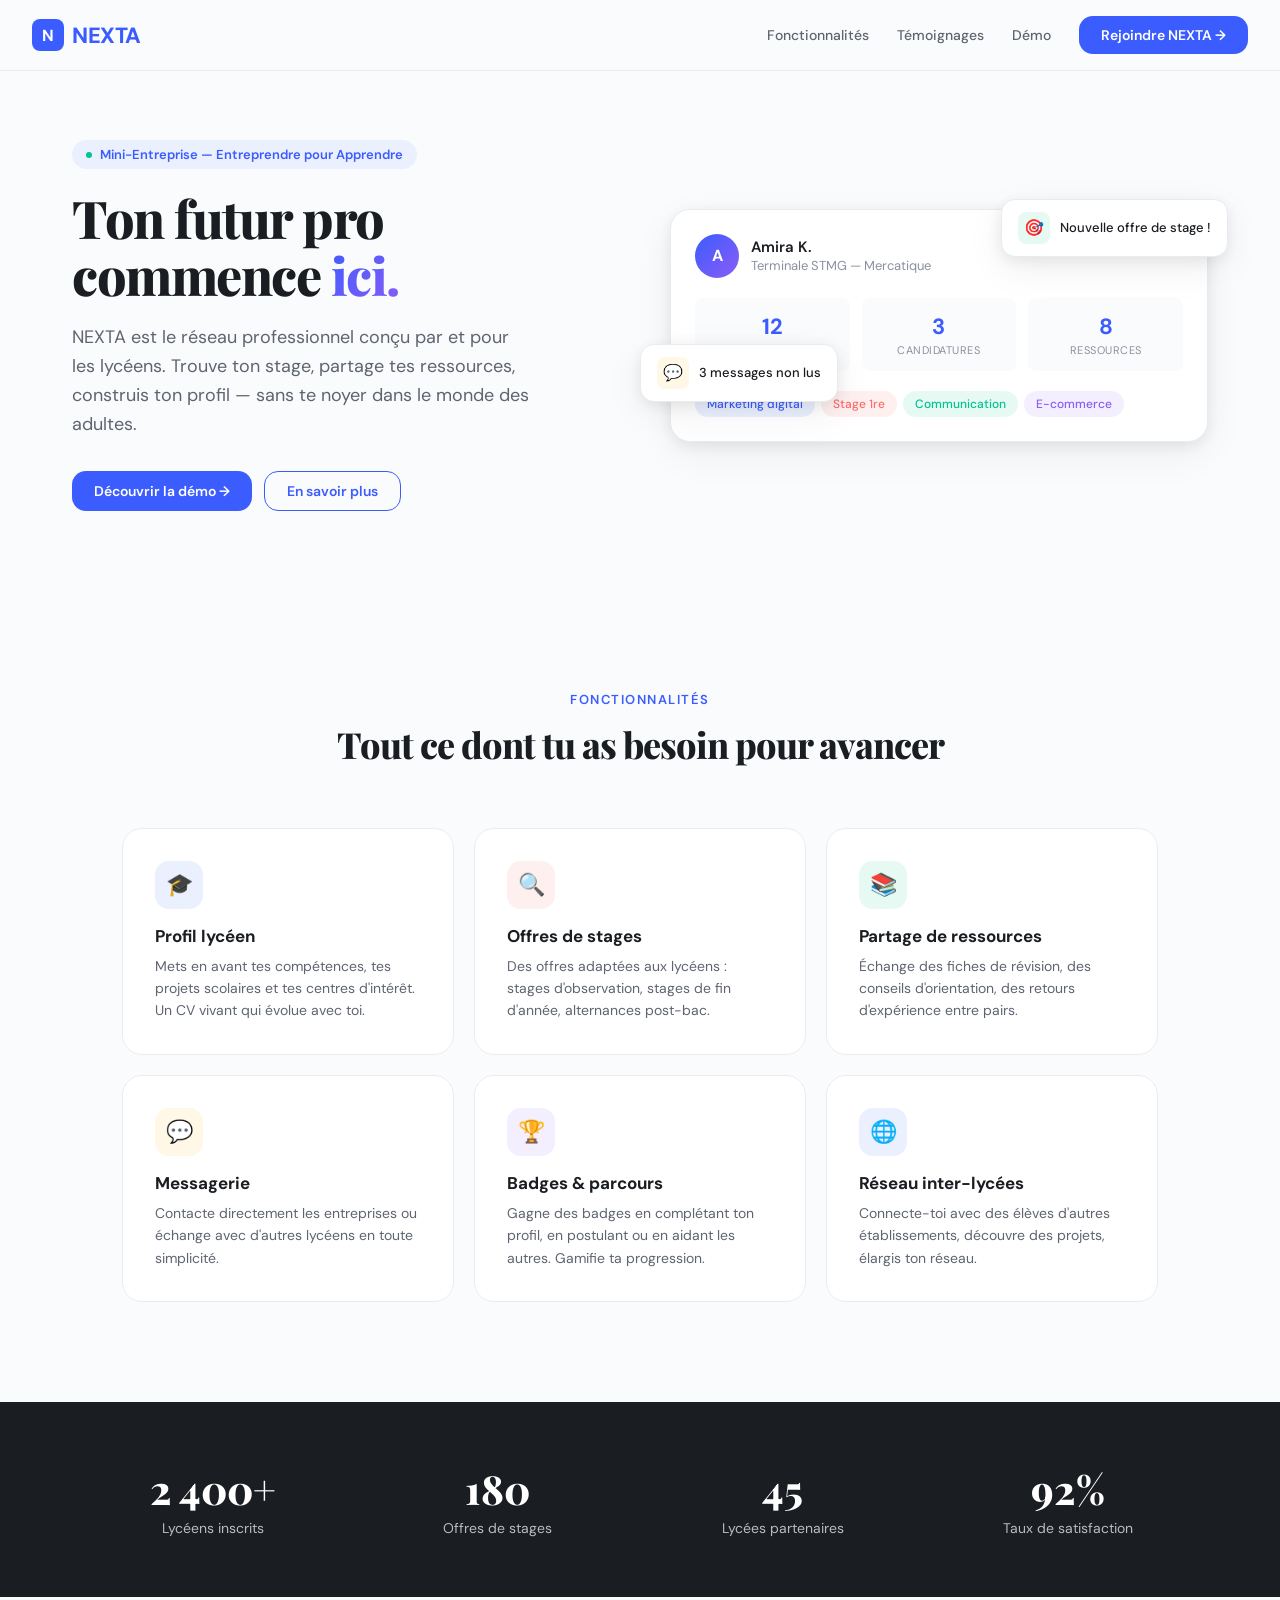
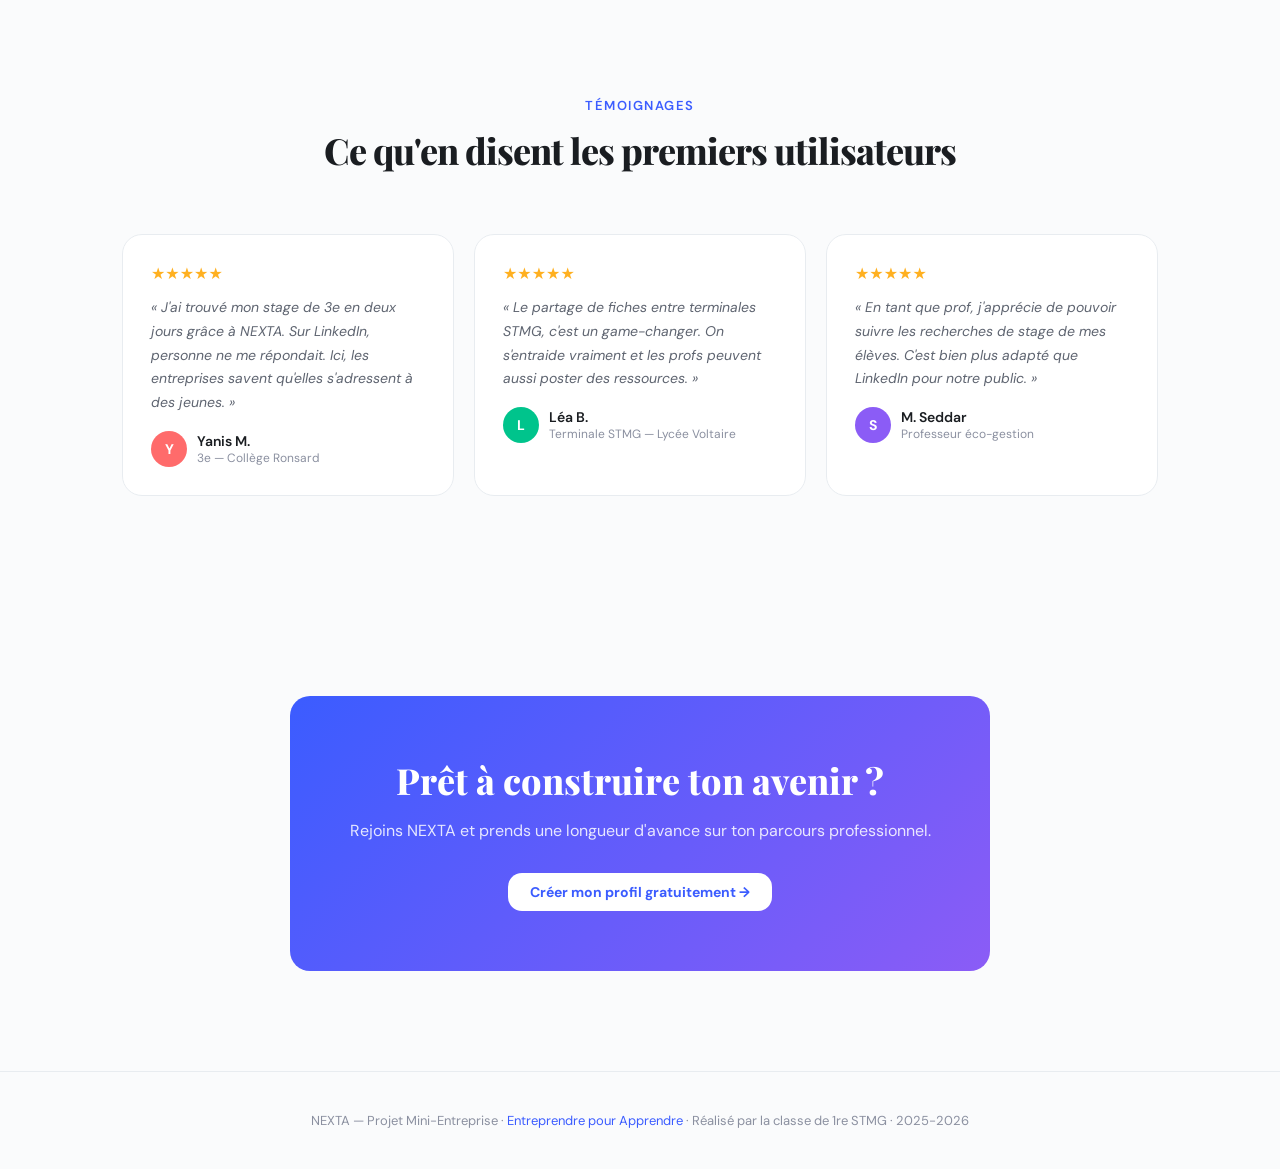
==== index.html @ ef78a9b0 "Initial commit: NEXTA prototype site + docs Co-Authored-By: Claude Opus 4.6 (1M context) <noreply@an" ====
<!DOCTYPE html>
<html lang="fr">
<head>
<meta charset="UTF-8">
<meta name="viewport" content="width=device-width, initial-scale=1.0">
<title>NEXTA — Le réseau pro des lycéens</title>
<link rel="preconnect" href="https://fonts.googleapis.com">
<link href="https://fonts.googleapis.com/css2?family=DM+Sans:ital,opsz,wght@0,9..40,300;0,9..40,400;0,9..40,500;0,9..40,600;0,9..40,700;1,9..40,400&family=Playfair+Display:wght@700;800&display=swap" rel="stylesheet">
<style>
*{margin:0;padding:0;box-sizing:border-box}
:root{
  --bg:#FAFBFC;--surface:#FFFFFF;--border:#E8ECF0;
  --text:#1A1D21;--text-2:#5E6470;--text-3:#8B90A0;
  --accent:#3B5CFF;--accent-light:#EBF0FF;--accent-dark:#2A42CC;
  --coral:#FF6B6B;--coral-light:#FFF0F0;
  --green:#00C48C;--green-light:#E6FAF3;
  --amber:#FFB020;--amber-light:#FFF8E6;
  --purple:#8B5CF6;--purple-light:#F3EFFE;
  --radius:14px;--radius-sm:8px;--radius-lg:20px;
  --shadow:0 1px 3px rgba(0,0,0,.06),0 4px 12px rgba(0,0,0,.04);
  --shadow-lg:0 4px 16px rgba(0,0,0,.08),0 12px 40px rgba(0,0,0,.06);
  --font:'DM Sans',system-ui,sans-serif;
  --font-display:'Playfair Display',Georgia,serif;
}
html{scroll-behavior:smooth}
body{font-family:var(--font);background:var(--bg);color:var(--text);-webkit-font-smoothing:antialiased;overflow-x:hidden}

/* ===== LANDING PAGE ===== */
.landing{min-height:100vh}

/* Nav */
.nav{position:fixed;top:0;left:0;right:0;z-index:100;padding:16px 32px;display:flex;align-items:center;justify-content:space-between;background:rgba(250,251,252,.85);backdrop-filter:blur(20px);border-bottom:1px solid var(--border);transition:all .3s}
.nav.scrolled{box-shadow:var(--shadow)}
.nav-logo{font-family:var(--font);font-weight:800;font-size:22px;letter-spacing:-.5px;color:var(--accent);display:flex;align-items:center;gap:8px}
.nav-logo span{background:var(--accent);color:#fff;width:32px;height:32px;border-radius:var(--radius-sm);display:grid;place-items:center;font-size:16px;font-weight:700}
.nav-links{display:flex;gap:28px;align-items:center}
.nav-links a{text-decoration:none;color:var(--text-2);font-size:14px;font-weight:500;transition:color .2s}
.nav-links a:hover{color:var(--accent)}
.btn{display:inline-flex;align-items:center;gap:8px;padding:10px 22px;border-radius:var(--radius);font-family:var(--font);font-size:14px;font-weight:600;cursor:pointer;border:none;transition:all .2s}
.btn-primary{background:var(--accent);color:#fff}
.btn-primary:hover{background:var(--accent-dark);transform:translateY(-1px);box-shadow:0 4px 16px rgba(59,92,255,.3)}
.btn-secondary{background:transparent;color:var(--accent);border:1.5px solid var(--accent)}
.btn-secondary:hover{background:var(--accent-light)}
.btn-ghost{background:transparent;color:var(--text-2)}
.btn-ghost:hover{background:var(--bg)}

/* Hero */
.hero{padding:140px 32px 80px;max-width:1200px;margin:0 auto;display:grid;grid-template-columns:1fr 1fr;gap:60px;align-items:center}
.hero-badge{display:inline-flex;align-items:center;gap:8px;padding:6px 14px;background:var(--accent-light);border-radius:100px;font-size:13px;font-weight:600;color:var(--accent);margin-bottom:20px}
.hero-badge .dot{width:6px;height:6px;border-radius:50%;background:var(--green);animation:pulse 2s infinite}
@keyframes pulse{0%,100%{opacity:1}50%{opacity:.4}}
.hero h1{font-family:var(--font-display);font-size:52px;font-weight:800;line-height:1.1;letter-spacing:-1.5px;margin-bottom:20px}
.hero h1 .gradient{background:linear-gradient(135deg,var(--accent),var(--purple));-webkit-background-clip:text;-webkit-text-fill-color:transparent}
.hero p{font-size:18px;color:var(--text-2);line-height:1.6;margin-bottom:32px;max-width:460px}
.hero-cta{display:flex;gap:12px;flex-wrap:wrap}

.hero-visual{position:relative}
.hero-card{background:var(--surface);border-radius:var(--radius-lg);padding:24px;box-shadow:var(--shadow-lg);border:1px solid var(--border)}
.hero-card-header{display:flex;align-items:center;gap:12px;margin-bottom:20px}
.avatar{border-radius:50%;object-fit:cover;flex-shrink:0}
.avatar-placeholder{width:44px;height:44px;border-radius:50%;display:grid;place-items:center;font-weight:700;font-size:16px;color:#fff;flex-shrink:0}
.hero-card-name{font-weight:600;font-size:15px}
.hero-card-role{font-size:13px;color:var(--text-3)}
.hero-card-stats{display:grid;grid-template-columns:repeat(3,1fr);gap:12px;margin-bottom:20px}
.stat-box{background:var(--bg);border-radius:var(--radius-sm);padding:14px;text-align:center}
.stat-box .number{font-size:22px;font-weight:700;color:var(--accent)}
.stat-box .label{font-size:11px;color:var(--text-3);margin-top:2px;text-transform:uppercase;letter-spacing:.5px}
.hero-card-tags{display:flex;flex-wrap:wrap;gap:6px}
.tag{padding:5px 12px;border-radius:100px;font-size:12px;font-weight:500}
.tag-blue{background:var(--accent-light);color:var(--accent)}
.tag-coral{background:var(--coral-light);color:var(--coral)}
.tag-green{background:var(--green-light);color:var(--green)}
.tag-purple{background:var(--purple-light);color:var(--purple)}

.float-notif{position:absolute;background:var(--surface);border-radius:var(--radius);padding:12px 16px;box-shadow:var(--shadow-lg);border:1px solid var(--border);display:flex;align-items:center;gap:10px;font-size:13px;font-weight:500;animation:float 3s ease-in-out infinite}
.float-notif.n1{top:-10px;right:-20px;animation-delay:0s}
.float-notif.n2{bottom:40px;left:-30px;animation-delay:1.5s}
@keyframes float{0%,100%{transform:translateY(0)}50%{transform:translateY(-8px)}}
.notif-icon{width:32px;height:32px;border-radius:var(--radius-sm);display:grid;place-items:center;font-size:16px}

/* Features */
.features{padding:100px 32px;max-width:1100px;margin:0 auto}
.section-label{text-align:center;font-size:13px;font-weight:600;color:var(--accent);text-transform:uppercase;letter-spacing:1.5px;margin-bottom:12px}
.section-title{text-align:center;font-family:var(--font-display);font-size:36px;font-weight:800;letter-spacing:-1px;margin-bottom:60px}
.features-grid{display:grid;grid-template-columns:repeat(3,1fr);gap:20px}
.feature-card{background:var(--surface);border:1px solid var(--border);border-radius:var(--radius-lg);padding:32px;transition:all .3s}
.feature-card:hover{border-color:var(--accent);box-shadow:var(--shadow-lg);transform:translateY(-4px)}
.feature-icon{width:48px;height:48px;border-radius:var(--radius);display:grid;place-items:center;font-size:22px;margin-bottom:16px}
.feature-card h3{font-size:17px;font-weight:700;margin-bottom:8px}
.feature-card p{font-size:14px;color:var(--text-2);line-height:1.6}

/* Stats bar */
.stats-bar{padding:60px 32px;background:var(--text);color:#fff}
.stats-bar-inner{max-width:1100px;margin:0 auto;display:grid;grid-template-columns:repeat(4,1fr);gap:40px;text-align:center}
.stats-bar .number{font-family:var(--font-display);font-size:40px;font-weight:800}
.stats-bar .label{font-size:14px;opacity:.7;margin-top:4px}

/* Testimonials */
.testimonials{padding:100px 32px;max-width:1100px;margin:0 auto}
.test-grid{display:grid;grid-template-columns:repeat(3,1fr);gap:20px}
.test-card{background:var(--surface);border:1px solid var(--border);border-radius:var(--radius-lg);padding:28px}
.test-card .stars{color:var(--amber);margin-bottom:12px;font-size:16px}
.test-card .quote{font-size:14px;color:var(--text-2);line-height:1.7;margin-bottom:16px;font-style:italic}
.test-card .author{display:flex;align-items:center;gap:10px}
.test-card .author-info .name{font-size:14px;font-weight:600}
.test-card .author-info .role{font-size:12px;color:var(--text-3)}

/* CTA */
.cta-section{padding:100px 32px;text-align:center}
.cta-box{max-width:700px;margin:0 auto;background:linear-gradient(135deg,var(--accent),var(--purple));border-radius:var(--radius-lg);padding:60px 40px;color:#fff}
.cta-box h2{font-family:var(--font-display);font-size:36px;font-weight:800;margin-bottom:16px}
.cta-box p{font-size:16px;opacity:.85;margin-bottom:32px}
.btn-white{background:#fff;color:var(--accent);font-weight:700}
.btn-white:hover{transform:translateY(-2px);box-shadow:0 8px 24px rgba(0,0,0,.2)}

/* Footer */
footer{padding:40px 32px;border-top:1px solid var(--border);text-align:center;font-size:13px;color:var(--text-3)}
footer a{color:var(--accent);text-decoration:none}

/* ===== APP VIEWS ===== */
.app{display:none;min-height:100vh}
.app.active{display:flex}
.app-sidebar{width:260px;background:var(--surface);border-right:1px solid var(--border);padding:20px 0;display:flex;flex-direction:column;position:fixed;top:0;bottom:0;left:0;z-index:50}
.app-sidebar-logo{padding:0 20px 20px;font-weight:800;font-size:20px;color:var(--accent);display:flex;align-items:center;gap:8px;border-bottom:1px solid var(--border)}
.app-sidebar-logo span{background:var(--accent);color:#fff;width:28px;height:28px;border-radius:var(--radius-sm);display:grid;place-items:center;font-size:14px}
.sidebar-nav{flex:1;padding:16px 12px;display:flex;flex-direction:column;gap:2px}
.sidebar-link{display:flex;align-items:center;gap:12px;padding:10px 12px;border-radius:var(--radius-sm);font-size:14px;font-weight:500;color:var(--text-2);cursor:pointer;transition:all .15s;border:none;background:none;width:100%;text-align:left;font-family:var(--font)}
.sidebar-link:hover{background:var(--bg);color:var(--text)}
.sidebar-link.active{background:var(--accent-light);color:var(--accent);font-weight:600}
.sidebar-link .icon{width:20px;text-align:center;font-size:16px}
.sidebar-link .badge{margin-left:auto;background:var(--coral);color:#fff;font-size:11px;font-weight:700;padding:2px 7px;border-radius:100px}
.sidebar-profile{padding:16px 20px;border-top:1px solid var(--border);display:flex;align-items:center;gap:10px}
.sidebar-profile .name{font-size:14px;font-weight:600}
.sidebar-profile .role{font-size:12px;color:var(--text-3)}

.app-main{flex:1;margin-left:260px;padding:0}
.app-topbar{padding:16px 32px;border-bottom:1px solid var(--border);display:flex;align-items:center;justify-content:space-between;background:var(--surface);position:sticky;top:0;z-index:40}
.search-bar{display:flex;align-items:center;gap:10px;background:var(--bg);border:1px solid var(--border);border-radius:var(--radius);padding:8px 16px;width:360px;transition:border-color .2s}
.search-bar:focus-within{border-color:var(--accent)}
.search-bar input{border:none;background:none;outline:none;font-family:var(--font);font-size:14px;flex:1;color:var(--text)}
.topbar-actions{display:flex;align-items:center;gap:16px}
.topbar-btn{width:36px;height:36px;border-radius:50%;border:1px solid var(--border);background:var(--surface);display:grid;place-items:center;cursor:pointer;font-size:16px;position:relative;transition:all .15s}
.topbar-btn:hover{background:var(--bg);border-color:var(--accent)}
.topbar-btn .notif-dot{position:absolute;top:6px;right:6px;width:8px;height:8px;background:var(--coral);border-radius:50%;border:2px solid var(--surface)}

.app-content{padding:32px;max-width:900px;margin:0 auto}

/* Feed */
.feed-composer{background:var(--surface);border:1px solid var(--border);border-radius:var(--radius-lg);padding:20px;margin-bottom:24px;display:flex;align-items:center;gap:14px}
.feed-composer input{flex:1;border:none;outline:none;font-family:var(--font);font-size:14px;color:var(--text);background:var(--bg);padding:10px 16px;border-radius:var(--radius)}
.feed-composer input::placeholder{color:var(--text-3)}

.post-card{background:var(--surface);border:1px solid var(--border);border-radius:var(--radius-lg);padding:24px;margin-bottom:16px;transition:all .2s}
.post-card:hover{box-shadow:var(--shadow)}
.post-header{display:flex;align-items:center;gap:12px;margin-bottom:14px}
.post-header .info .name{font-weight:600;font-size:14px}
.post-header .info .meta{font-size:12px;color:var(--text-3)}
.post-body{font-size:14px;line-height:1.7;color:var(--text);margin-bottom:16px}
.post-body .highlight{background:var(--accent-light);color:var(--accent);padding:2px 6px;border-radius:4px;font-weight:500}
.post-image{width:100%;border-radius:var(--radius);margin-bottom:16px;background:var(--bg);height:200px;display:grid;place-items:center;color:var(--text-3);font-size:14px}
.post-actions{display:flex;gap:20px;padding-top:14px;border-top:1px solid var(--border)}
.post-action{display:flex;align-items:center;gap:6px;font-size:13px;color:var(--text-3);cursor:pointer;transition:color .15s;background:none;border:none;font-family:var(--font)}
.post-action:hover{color:var(--accent)}

/* Stages */
.stage-filters{display:flex;gap:8px;margin-bottom:24px;flex-wrap:wrap}
.filter-chip{padding:7px 16px;border-radius:100px;font-size:13px;font-weight:500;border:1px solid var(--border);background:var(--surface);cursor:pointer;transition:all .15s;font-family:var(--font);color:var(--text-2)}
.filter-chip:hover,.filter-chip.active{background:var(--accent);color:#fff;border-color:var(--accent)}

.stage-card{background:var(--surface);border:1px solid var(--border);border-radius:var(--radius-lg);padding:24px;margin-bottom:12px;display:flex;gap:16px;transition:all .2s;cursor:pointer}
.stage-card:hover{border-color:var(--accent);box-shadow:var(--shadow)}
.stage-logo{width:52px;height:52px;border-radius:var(--radius);display:grid;place-items:center;font-size:20px;font-weight:700;flex-shrink:0}
.stage-info h3{font-size:15px;font-weight:600;margin-bottom:4px}
.stage-info .company{font-size:13px;color:var(--accent);font-weight:500;margin-bottom:6px}
.stage-info .details{font-size:13px;color:var(--text-3);display:flex;gap:16px;flex-wrap:wrap}
.stage-info .details span{display:flex;align-items:center;gap:4px}
.stage-tags{display:flex;gap:6px;margin-top:10px;flex-wrap:wrap}

/* Profile */
.profile-header{background:var(--surface);border:1px solid var(--border);border-radius:var(--radius-lg);overflow:hidden;margin-bottom:24px}
.profile-cover{height:160px;background:linear-gradient(135deg,var(--accent),var(--purple));position:relative}
.profile-avatar{width:90px;height:90px;border-radius:50%;border:4px solid var(--surface);position:absolute;bottom:-45px;left:28px;display:grid;place-items:center;font-size:32px;font-weight:700;color:#fff}
.profile-body{padding:56px 28px 24px}
.profile-body h2{font-size:22px;font-weight:700;margin-bottom:2px}
.profile-body .headline{font-size:14px;color:var(--text-2);margin-bottom:12px}
.profile-body .bio{font-size:14px;line-height:1.6;color:var(--text-2);margin-bottom:16px}
.profile-body .profile-tags{display:flex;flex-wrap:wrap;gap:6px}
.profile-section{background:var(--surface);border:1px solid var(--border);border-radius:var(--radius-lg);padding:24px;margin-bottom:16px}
.profile-section h3{font-size:16px;font-weight:700;margin-bottom:16px;display:flex;align-items:center;gap:8px}
.exp-item{display:flex;gap:14px;padding:12px 0;border-bottom:1px solid var(--border)}
.exp-item:last-child{border:none}
.exp-icon{width:40px;height:40px;border-radius:var(--radius-sm);display:grid;place-items:center;font-size:18px;flex-shrink:0}
.exp-info h4{font-size:14px;font-weight:600}
.exp-info .place{font-size:13px;color:var(--accent);font-weight:500}
.exp-info .dates{font-size:12px;color:var(--text-3)}

/* Messages */
.messages-container{display:grid;grid-template-columns:280px 1fr;gap:0;background:var(--surface);border:1px solid var(--border);border-radius:var(--radius-lg);overflow:hidden;height:500px}
.msg-list{border-right:1px solid var(--border);overflow-y:auto}
.msg-item{display:flex;align-items:center;gap:10px;padding:14px 16px;cursor:pointer;border-bottom:1px solid var(--border);transition:background .15s}
.msg-item:hover,.msg-item.active{background:var(--accent-light)}
.msg-item .name{font-size:13px;font-weight:600}
.msg-item .preview{font-size:12px;color:var(--text-3);white-space:nowrap;overflow:hidden;text-overflow:ellipsis;max-width:160px}
.msg-item .time{font-size:11px;color:var(--text-3);margin-left:auto;flex-shrink:0}
.msg-panel{display:flex;flex-direction:column}
.msg-panel-header{padding:16px 20px;border-bottom:1px solid var(--border);font-weight:600;font-size:14px}
.msg-panel-body{flex:1;padding:20px;overflow-y:auto;display:flex;flex-direction:column;gap:12px}
.msg-bubble{max-width:75%;padding:10px 16px;border-radius:var(--radius) var(--radius) var(--radius) 4px;font-size:13px;line-height:1.5;background:var(--bg)}
.msg-bubble.sent{background:var(--accent);color:#fff;align-self:flex-end;border-radius:var(--radius) var(--radius) 4px var(--radius)}
.msg-panel-input{padding:12px 16px;border-top:1px solid var(--border);display:flex;gap:8px}
.msg-panel-input input{flex:1;padding:8px 14px;border:1px solid var(--border);border-radius:var(--radius);font-family:var(--font);font-size:13px;outline:none}
.msg-panel-input input:focus{border-color:var(--accent)}

/* Mobile */
@media(max-width:768px){
  .hero{grid-template-columns:1fr;padding:120px 20px 60px;gap:40px}
  .hero h1{font-size:36px}
  .features-grid,.test-grid{grid-template-columns:1fr}
  .stats-bar-inner{grid-template-columns:repeat(2,1fr);gap:20px}
  .nav-links{display:none}
  .app-sidebar{display:none}
  .app-main{margin-left:0}
  .messages-container{grid-template-columns:1fr}
  .msg-list{display:none}
  .hero-visual .float-notif{display:none}
}

/* Animations */
@keyframes fadeUp{from{opacity:0;transform:translateY(24px)}to{opacity:1;transform:translateY(0)}}
.animate{animation:fadeUp .6s ease forwards;opacity:0}
.d1{animation-delay:.1s}.d2{animation-delay:.2s}.d3{animation-delay:.3s}.d4{animation-delay:.4s}.d5{animation-delay:.5s}

/* View transitions */
.view{display:none}.view.active{display:block}
</style>
</head>
<body>

<!-- ===== LANDING PAGE ===== -->
<div class="landing" id="landing">
  <nav class="nav" id="nav">
    <div class="nav-logo"><span>N</span> NEXTA</div>
    <div class="nav-links">
      <a href="#features">Fonctionnalités</a>
      <a href="#temoignages">Témoignages</a>
      <a href="#" onclick="showApp(event)">Démo</a>
      <button class="btn btn-primary" onclick="showApp(event)">Rejoindre NEXTA →</button>
    </div>
  </nav>

  <section class="hero">
    <div class="animate d1">
      <div class="hero-badge"><span class="dot"></span> Mini-Entreprise — Entreprendre pour Apprendre</div>
      <h1>Ton futur pro commence <span class="gradient">ici.</span></h1>
      <p>NEXTA est le réseau professionnel conçu par et pour les lycéens. Trouve ton stage, partage tes ressources, construis ton profil — sans te noyer dans le monde des adultes.</p>
      <div class="hero-cta">
        <button class="btn btn-primary" onclick="showApp(event)">Découvrir la démo →</button>
        <button class="btn btn-secondary" onclick="document.getElementById('features').scrollIntoView()">En savoir plus</button>
      </div>
    </div>
    <div class="hero-visual animate d2">
      <div class="hero-card">
        <div class="hero-card-header">
          <div class="avatar-placeholder" style="background:linear-gradient(135deg,var(--accent),var(--purple))">A</div>
          <div>
            <div class="hero-card-name">Amira K.</div>
            <div class="hero-card-role">Terminale STMG — Mercatique</div>
          </div>
        </div>
        <div class="hero-card-stats">
          <div class="stat-box"><div class="number">12</div><div class="label">Connexions</div></div>
          <div class="stat-box"><div class="number">3</div><div class="label">Candidatures</div></div>
          <div class="stat-box"><div class="number">8</div><div class="label">Ressources</div></div>
        </div>
        <div class="hero-card-tags">
          <span class="tag tag-blue">Marketing digital</span>
          <span class="tag tag-coral">Stage 1re</span>
          <span class="tag tag-green">Communication</span>
          <span class="tag tag-purple">E-commerce</span>
        </div>
      </div>
      <div class="float-notif n1">
        <div class="notif-icon" style="background:var(--green-light)">🎯</div>
        <span>Nouvelle offre de stage !</span>
      </div>
      <div class="float-notif n2">
        <div class="notif-icon" style="background:var(--amber-light)">💬</div>
        <span>3 messages non lus</span>
      </div>
    </div>
  </section>

  <section class="features" id="features">
    <div class="section-label">Fonctionnalités</div>
    <div class="section-title">Tout ce dont tu as besoin pour avancer</div>
    <div class="features-grid">
      <div class="feature-card animate d1">
        <div class="feature-icon" style="background:var(--accent-light)">🎓</div>
        <h3>Profil lycéen</h3>
        <p>Mets en avant tes compétences, tes projets scolaires et tes centres d'intérêt. Un CV vivant qui évolue avec toi.</p>
      </div>
      <div class="feature-card animate d2">
        <div class="feature-icon" style="background:var(--coral-light)">🔍</div>
        <h3>Offres de stages</h3>
        <p>Des offres adaptées aux lycéens : stages d'observation, stages de fin d'année, alternances post-bac.</p>
      </div>
      <div class="feature-card animate d3">
        <div class="feature-icon" style="background:var(--green-light)">📚</div>
        <h3>Partage de ressources</h3>
        <p>Échange des fiches de révision, des conseils d'orientation, des retours d'expérience entre pairs.</p>
      </div>
      <div class="feature-card animate d4">
        <div class="feature-icon" style="background:var(--amber-light)">💬</div>
        <h3>Messagerie</h3>
        <p>Contacte directement les entreprises ou échange avec d'autres lycéens en toute simplicité.</p>
      </div>
      <div class="feature-card animate d5">
        <div class="feature-icon" style="background:var(--purple-light)">🏆</div>
        <h3>Badges & parcours</h3>
        <p>Gagne des badges en complétant ton profil, en postulant ou en aidant les autres. Gamifie ta progression.</p>
      </div>
      <div class="feature-card animate d5">
        <div class="feature-icon" style="background:var(--accent-light)">🌐</div>
        <h3>Réseau inter-lycées</h3>
        <p>Connecte-toi avec des élèves d'autres établissements, découvre des projets, élargis ton réseau.</p>
      </div>
    </div>
  </section>

  <section class="stats-bar">
    <div class="stats-bar-inner">
      <div><div class="number">2 400+</div><div class="label">Lycéens inscrits</div></div>
      <div><div class="number">180</div><div class="label">Offres de stages</div></div>
      <div><div class="number">45</div><div class="label">Lycées partenaires</div></div>
      <div><div class="number">92%</div><div class="label">Taux de satisfaction</div></div>
    </div>
  </section>

  <section class="testimonials" id="temoignages">
    <div class="section-label">Témoignages</div>
    <div class="section-title">Ce qu'en disent les premiers utilisateurs</div>
    <div class="test-grid">
      <div class="test-card animate d1">
        <div class="stars">★★★★★</div>
        <div class="quote">« J'ai trouvé mon stage de 3e en deux jours grâce à NEXTA. Sur LinkedIn, personne ne me répondait. Ici, les entreprises savent qu'elles s'adressent à des jeunes. »</div>
        <div class="author">
          <div class="avatar-placeholder" style="background:var(--coral);width:36px;height:36px;font-size:14px">Y</div>
          <div class="author-info"><div class="name">Yanis M.</div><div class="role">3e — Collège Ronsard</div></div>
        </div>
      </div>
      <div class="test-card animate d2">
        <div class="stars">★★★★★</div>
        <div class="quote">« Le partage de fiches entre terminales STMG, c'est un game-changer. On s'entraide vraiment et les profs peuvent aussi poster des ressources. »</div>
        <div class="author">
          <div class="avatar-placeholder" style="background:var(--green);width:36px;height:36px;font-size:14px">L</div>
          <div class="author-info"><div class="name">Léa B.</div><div class="role">Terminale STMG — Lycée Voltaire</div></div>
        </div>
      </div>
      <div class="test-card animate d3">
        <div class="stars">★★★★★</div>
        <div class="quote">« En tant que prof, j'apprécie de pouvoir suivre les recherches de stage de mes élèves. C'est bien plus adapté que LinkedIn pour notre public. »</div>
        <div class="author">
          <div class="avatar-placeholder" style="background:var(--purple);width:36px;height:36px;font-size:14px">S</div>
          <div class="author-info"><div class="name">M. Seddar</div><div class="role">Professeur éco-gestion</div></div>
        </div>
      </div>
    </div>
  </section>

  <section class="cta-section">
    <div class="cta-box">
      <h2>Prêt à construire ton avenir ?</h2>
      <p>Rejoins NEXTA et prends une longueur d'avance sur ton parcours professionnel.</p>
      <button class="btn btn-white" onclick="showApp(event)">Créer mon profil gratuitement →</button>
    </div>
  </section>

  <footer>
    <p>NEXTA — Projet Mini-Entreprise · <a href="#">Entreprendre pour Apprendre</a> · Réalisé par la classe de 1re STMG · 2025-2026</p>
  </footer>
</div>

<!-- ===== APP (DEMO) ===== -->
<div class="app" id="app">
  <aside class="app-sidebar">
    <div class="app-sidebar-logo"><span>N</span> NEXTA</div>
    <nav class="sidebar-nav">
      <button class="sidebar-link active" onclick="switchView('feed',this)"><span class="icon">🏠</span> Fil d'actualité</button>
      <button class="sidebar-link" onclick="switchView('stages',this)"><span class="icon">🎯</span> Stages & offres <span class="badge">5</span></button>
      <button class="sidebar-link" onclick="switchView('profile',this)"><span class="icon">👤</span> Mon profil</button>
      <button class="sidebar-link" onclick="switchView('messages',this)"><span class="icon">💬</span> Messages <span class="badge">3</span></button>
      <button class="sidebar-link" onclick="switchView('ressources',this)"><span class="icon">📚</span> Ressources</button>
      <button class="sidebar-link" onclick="switchView('reseau',this)"><span class="icon">🌐</span> Mon réseau</button>
    </nav>
    <div class="sidebar-profile">
      <div class="avatar-placeholder" style="background:linear-gradient(135deg,var(--accent),var(--purple));width:36px;height:36px;font-size:14px">A</div>
      <div>
        <div class="name">Amira K.</div>
        <div class="role">1re STMG</div>
      </div>
    </div>
  </aside>

  <main class="app-main">
    <div class="app-topbar">
      <div class="search-bar">
        <span>🔍</span>
        <input type="text" placeholder="Rechercher un stage, un profil, une ressource...">
      </div>
      <div class="topbar-actions">
        <button class="topbar-btn" title="Notifications">🔔<span class="notif-dot"></span></button>
        <button class="topbar-btn" title="Retour accueil" onclick="showLanding()">🏠</button>
      </div>
    </div>

    <div class="app-content">
      <!-- FEED -->
      <div class="view active" id="view-feed">
        <div class="feed-composer">
          <div class="avatar-placeholder" style="background:linear-gradient(135deg,var(--accent),var(--purple));width:38px;height:38px;font-size:14px">A</div>
          <input type="text" placeholder="Partage une info, une ressource, un conseil...">
          <button class="btn btn-primary" style="padding:8px 18px;font-size:13px">Publier</button>
        </div>

        <div class="post-card">
          <div class="post-header">
            <div class="avatar-placeholder" style="background:var(--green);width:40px;height:40px;font-size:15px">K</div>
            <div class="info">
              <div class="name">Karim D.</div>
              <div class="meta">1re STMG · Lycée Jean Moulin · il y a 2h</div>
            </div>
          </div>
          <div class="post-body">
            🎉 J'ai décroché mon stage d'observation chez <span class="highlight">Décathlon Aulnay</span> ! Le responsable m'a dit qu'il avait vu mon profil NEXTA et que ça l'avait convaincu. Si vous cherchez un stage dans le sport/retail, n'hésitez pas, ils prennent des stagiaires !
          </div>
          <div class="post-actions">
            <button class="post-action">👍 24 j'aime</button>
            <button class="post-action">💬 8 commentaires</button>
            <button class="post-action">🔄 Partager</button>
            <button class="post-action">🔖 Sauvegarder</button>
          </div>
        </div>

        <div class="post-card">
          <div class="post-header">
            <div class="avatar-placeholder" style="background:var(--purple);width:40px;height:40px;font-size:15px">S</div>
            <div class="info">
              <div class="name">M. Seddar</div>
              <div class="meta">Professeur éco-gestion · il y a 5h</div>
            </div>
          </div>
          <div class="post-body">
            📋 <strong>Rappel important</strong> — Pour ceux qui passent le bac STMG cette année : j'ai partagé une fiche méthodologique complète sur l'épreuve de MSDGN dans la section Ressources. Pensez aussi à compléter votre profil NEXTA, ça servira pour Parcoursup !
          </div>
          <div class="post-actions">
            <button class="post-action">👍 31 j'aime</button>
            <button class="post-action">💬 12 commentaires</button>
            <button class="post-action">🔄 Partager</button>
            <button class="post-action">🔖 Sauvegarder</button>
          </div>
        </div>

        <div class="post-card">
          <div class="post-header">
            <div class="avatar-placeholder" style="background:var(--coral);width:40px;height:40px;font-size:15px">I</div>
            <div class="info">
              <div class="name">Inès R.</div>
              <div class="meta">Terminale Bac Pro Commerce · Lycée Suger · il y a 1j</div>
            </div>
          </div>
          <div class="post-body">
            💡 Conseil pour la recherche de stage : personnalisez TOUJOURS votre message d'accroche. J'ai envoyé 15 candidatures génériques = 0 réponse. Puis 5 messages personnalisés en mentionnant l'entreprise = 3 réponses positives. La qualité bat la quantité !
          </div>
          <div class="post-actions">
            <button class="post-action">👍 47 j'aime</button>
            <button class="post-action">💬 15 commentaires</button>
            <button class="post-action">🔄 Partager</button>
            <button class="post-action">🔖 Sauvegarder</button>
          </div>
        </div>

        <div class="post-card">
          <div class="post-header">
            <div class="avatar-placeholder" style="background:var(--amber);width:40px;height:40px;font-size:15px">E</div>
            <div class="info">
              <div class="name">NEXTA Équipe</div>
              <div class="meta">Annonce officielle · il y a 2j</div>
            </div>
          </div>
          <div class="post-body">
            🚀 <strong>Nouvelle fonctionnalité</strong> — Vous pouvez maintenant ajouter vos projets scolaires (mini-entreprise, TPE, chef-d'œuvre...) directement sur votre profil ! Les entreprises adorent voir ce que vous savez faire concrètement. Allez dans Profil → Projets pour commencer.
          </div>
          <div class="post-actions">
            <button class="post-action">👍 63 j'aime</button>
            <button class="post-action">💬 22 commentaires</button>
            <button class="post-action">🔄 Partager</button>
            <button class="post-action">🔖 Sauvegarder</button>
          </div>
        </div>
      </div>

      <!-- STAGES -->
      <div class="view" id="view-stages">
        <h2 style="font-size:22px;font-weight:700;margin-bottom:20px">Stages & Offres</h2>
        <div class="stage-filters">
          <button class="filter-chip active">Tout</button>
          <button class="filter-chip">Stage 3e</button>
          <button class="filter-chip">Stage 1re/Tle</button>
          <button class="filter-chip">Alternance</button>
          <button class="filter-chip">Job étudiant</button>
          <button class="filter-chip">📍 Île-de-France</button>
        </div>

        <div class="stage-card">
          <div class="stage-logo" style="background:var(--accent-light);color:var(--accent)">🏬</div>
          <div class="stage-info">
            <h3>Stage d'observation — Vente & relation client</h3>
            <div class="company">Décathlon — Aulnay-sous-Bois (93)</div>
            <div class="details">
              <span>📅 1 semaine</span><span>🎓 3e / 2nde</span><span>📍 Sur place</span>
            </div>
            <div class="stage-tags">
              <span class="tag tag-blue">Commerce</span>
              <span class="tag tag-green">Sport</span>
            </div>
          </div>
        </div>

        <div class="stage-card">
          <div class="stage-logo" style="background:var(--coral-light);color:var(--coral)">💻</div>
          <div class="stage-info">
            <h3>Stage développement web — Assistant(e) webmaster</h3>
            <div class="company">Agence Pixelcraft — Montreuil (93)</div>
            <div class="details">
              <span>📅 2 semaines</span><span>🎓 1re / Tle STMG</span><span>📍 Hybride</span>
            </div>
            <div class="stage-tags">
              <span class="tag tag-purple">Numérique</span>
              <span class="tag tag-blue">Web</span>
            </div>
          </div>
        </div>

        <div class="stage-card">
          <div class="stage-logo" style="background:var(--green-light);color:var(--green)">🏥</div>
          <div class="stage-info">
            <h3>Stage observation — Accueil & gestion administrative</h3>
            <div class="company">Cabinet médical Dr. Benhamed — Livry-Gargan (93)</div>
            <div class="details">
              <span>📅 1 semaine</span><span>🎓 3e</span><span>📍 Sur place</span>
            </div>
            <div class="stage-tags">
              <span class="tag tag-green">Santé</span>
              <span class="tag tag-blue">Administration</span>
            </div>
          </div>
        </div>

        <div class="stage-card">
          <div class="stage-logo" style="background:var(--amber-light);color:var(--amber)">📱</div>
          <div class="stage-info">
            <h3>Alternance — Community Manager Junior</h3>
            <div class="company">StartupFlow — Paris 11e</div>
            <div class="details">
              <span>📅 12 mois</span><span>🎓 BTS MCO / NDRC</span><span>📍 Hybride</span>
            </div>
            <div class="stage-tags">
              <span class="tag tag-coral">Communication</span>
              <span class="tag tag-purple">Réseaux sociaux</span>
            </div>
          </div>
        </div>

        <div class="stage-card">
          <div class="stage-logo" style="background:var(--purple-light);color:var(--purple)">🍰</div>
          <div class="stage-info">
            <h3>Stage découverte — Pâtisserie & gestion</h3>
            <div class="company">Maison Lemoine — Noisy-le-Grand (93)</div>
            <div class="details">
              <span>📅 1 semaine</span><span>🎓 3e / 2nde</span><span>📍 Sur place</span>
            </div>
            <div class="stage-tags">
              <span class="tag tag-amber" style="background:var(--amber-light);color:var(--amber)">Artisanat</span>
              <span class="tag tag-green">Alimentation</span>
            </div>
          </div>
        </div>
      </div>

      <!-- PROFILE -->
      <div class="view" id="view-profile">
        <div class="profile-header">
          <div class="profile-cover">
            <div class="profile-avatar" style="background:linear-gradient(135deg,var(--accent),var(--purple))">A</div>
          </div>
          <div class="profile-body">
            <h2>Amira K.</h2>
            <div class="headline">Élève en 1re STMG — Spécialité Mercatique · Lycée Jean Moulin, Aulnay-sous-Bois</div>
            <div class="bio">Passionnée par le marketing digital et l'e-commerce. Membre active de la mini-entreprise NEXTA. Je cherche un stage d'observation dans le commerce ou la communication pour juin 2026.</div>
            <div class="profile-tags">
              <span class="tag tag-blue">Marketing</span>
              <span class="tag tag-coral">Communication</span>
              <span class="tag tag-green">E-commerce</span>
              <span class="tag tag-purple">Canva</span>
              <span class="tag tag-blue">Réseaux sociaux</span>
            </div>
          </div>
        </div>

        <div class="profile-section">
          <h3>🏆 Projets scolaires</h3>
          <div class="exp-item">
            <div class="exp-icon" style="background:var(--accent-light)">🚀</div>
            <div class="exp-info">
              <h4>Mini-Entreprise NEXTA</h4>
              <div class="place">Entreprendre pour Apprendre · Service Communication</div>
              <div class="dates">Septembre 2025 – Juin 2026</div>
            </div>
          </div>
          <div class="exp-item">
            <div class="exp-icon" style="background:var(--green-light)">📊</div>
            <div class="exp-info">
              <h4>Étude de marché — Cosmétiques bio</h4>
              <div class="place">Projet MSDGN · Terminale STMG</div>
              <div class="dates">Janvier – Mars 2026</div>
            </div>
          </div>
        </div>

        <div class="profile-section">
          <h3>📋 Expériences</h3>
          <div class="exp-item">
            <div class="exp-icon" style="background:var(--coral-light)">🏬</div>
            <div class="exp-info">
              <h4>Stage d'observation — Vente</h4>
              <div class="place">Zara — Centre commercial Rosny 2</div>
              <div class="dates">Février 2024 · 1 semaine</div>
            </div>
          </div>
          <div class="exp-item">
            <div class="exp-icon" style="background:var(--amber-light)">🎨</div>
            <div class="exp-info">
              <h4>Bénévole — Atelier créatif</h4>
              <div class="place">Association Les Petits Artistes · Aulnay-sous-Bois</div>
              <div class="dates">2023 – 2024</div>
            </div>
          </div>
        </div>

        <div class="profile-section">
          <h3>🏅 Badges</h3>
          <div style="display:flex;gap:12px;flex-wrap:wrap">
            <div style="background:var(--accent-light);padding:10px 18px;border-radius:100px;font-size:13px;font-weight:600;color:var(--accent)">⭐ Profil complété</div>
            <div style="background:var(--green-light);padding:10px 18px;border-radius:100px;font-size:13px;font-weight:600;color:var(--green)">🤝 10 connexions</div>
            <div style="background:var(--amber-light);padding:10px 18px;border-radius:100px;font-size:13px;font-weight:600;color:var(--amber)">📝 1re candidature</div>
            <div style="background:var(--purple-light);padding:10px 18px;border-radius:100px;font-size:13px;font-weight:600;color:var(--purple)">📚 Ressource partagée</div>
          </div>
        </div>
      </div>

      <!-- MESSAGES -->
      <div class="view" id="view-messages">
        <h2 style="font-size:22px;font-weight:700;margin-bottom:20px">Messages</h2>
        <div class="messages-container">
          <div class="msg-list">
            <div class="msg-item active">
              <div class="avatar-placeholder" style="background:var(--green);width:36px;height:36px;font-size:13px">K</div>
              <div>
                <div class="name">Karim D.</div>
                <div class="preview">T'as vu mon post sur Décathlon ?</div>
              </div>
              <div class="time">14:32</div>
            </div>
            <div class="msg-item">
              <div class="avatar-placeholder" style="background:var(--coral);width:36px;height:36px;font-size:13px">I</div>
              <div>
                <div class="name">Inès R.</div>
                <div class="preview">Merci pour la fiche de révision !</div>
              </div>
              <div class="time">11:05</div>
            </div>
            <div class="msg-item">
              <div class="avatar-placeholder" style="background:var(--purple);width:36px;height:36px;font-size:13px">S</div>
              <div>
                <div class="name">M. Seddar</div>
                <div class="preview">Pensez à compléter vos profils...</div>
              </div>
              <div class="time">Hier</div>
            </div>
            <div class="msg-item">
              <div class="avatar-placeholder" style="background:var(--amber);width:36px;height:36px;font-size:13px">N</div>
              <div>
                <div class="name">Nina L.</div>
                <div class="preview">Tu peux m'envoyer le lien ?</div>
              </div>
              <div class="time">Lun</div>
            </div>
          </div>
          <div class="msg-panel">
            <div class="msg-panel-header">Karim D. · 1re STMG</div>
            <div class="msg-panel-body">
              <div class="msg-bubble">Salut Amira ! T'as vu mon post sur le stage Décathlon ? 😄</div>
              <div class="msg-bubble sent">Oui trop bien !! Tu l'as trouvé comment ?</div>
              <div class="msg-bubble">Direct sur NEXTA en fait, dans les offres de stage. Le responsable m'a dit qu'il aimait bien le concept du profil lycéen.</div>
              <div class="msg-bubble sent">Génial, je vais regarder les offres aussi. T'as des conseils pour la lettre de motivation ?</div>
              <div class="msg-bubble">Perso j'ai juste bien personnalisé en parlant de pourquoi Décathlon et ce que j'espérais apprendre. Rien de compliqué !</div>
            </div>
            <div class="msg-panel-input">
              <input type="text" placeholder="Écrire un message...">
              <button class="btn btn-primary" style="padding:8px 16px;font-size:13px">Envoyer</button>
            </div>
          </div>
        </div>
      </div>

      <!-- RESSOURCES -->
      <div class="view" id="view-ressources">
        <h2 style="font-size:22px;font-weight:700;margin-bottom:20px">Ressources partagées</h2>
        <div class="stage-filters">
          <button class="filter-chip active">Tout</button>
          <button class="filter-chip">Fiches de révision</button>
          <button class="filter-chip">Orientation</button>
          <button class="filter-chip">Méthodologie</button>
          <button class="filter-chip">Modèles CV/LM</button>
        </div>

        <div class="post-card">
          <div class="post-header">
            <div class="avatar-placeholder" style="background:var(--purple);width:40px;height:40px;font-size:15px">S</div>
            <div class="info">
              <div class="name">M. Seddar</div>
              <div class="meta">Professeur · Fiche méthodologie · il y a 3j</div>
            </div>
          </div>
          <div class="post-body">
            📝 <strong>Fiche méthodo — Épreuve écrite MSDGN</strong><br><br>
            Comment structurer votre copie, gérer le temps, et rédiger des réponses argumentées. Inclut un corrigé-type commenté.
          </div>
          <div class="post-image">📄 Fiche_Methodo_MSDGN_2026.pdf — 4 pages</div>
          <div class="post-actions">
            <button class="post-action">⬇️ 84 téléchargements</button>
            <button class="post-action">👍 45 j'aime</button>
            <button class="post-action">💬 6 commentaires</button>
          </div>
        </div>

        <div class="post-card">
          <div class="post-header">
            <div class="avatar-placeholder" style="background:var(--coral);width:40px;height:40px;font-size:15px">I</div>
            <div class="info">
              <div class="name">Inès R.</div>
              <div class="meta">Tle Bac Pro · Modèle · il y a 1 sem</div>
            </div>
          </div>
          <div class="post-body">
            📋 <strong>Mon modèle de CV lycéen</strong> — Un template simple et efficace, adapté quand on n'a pas encore beaucoup d'expérience. J'y mets mes compétences, projets scolaires et activités extra-scolaires. Libre à vous de le personnaliser !
          </div>
          <div class="post-actions">
            <button class="post-action">⬇️ 112 téléchargements</button>
            <button class="post-action">👍 67 j'aime</button>
            <button class="post-action">💬 14 commentaires</button>
          </div>
        </div>

        <div class="post-card">
          <div class="post-header">
            <div class="avatar-placeholder" style="background:var(--green);width:40px;height:40px;font-size:15px">K</div>
            <div class="info">
              <div class="name">Karim D.</div>
              <div class="meta">1re STMG · Guide · il y a 2 sem</div>
            </div>
          </div>
          <div class="post-body">
            🎯 <strong>Guide : Comment trouver un stage quand on est au lycée</strong><br><br>
            Mes 5 conseils après avoir décroché 3 stages en 2 ans : cibler les PME locales, personnaliser chaque message, relancer poliment, se déplacer en personne, et utiliser son réseau (même petit).
          </div>
          <div class="post-actions">
            <button class="post-action">⬇️ 56 téléchargements</button>
            <button class="post-action">👍 38 j'aime</button>
            <button class="post-action">💬 9 commentaires</button>
          </div>
        </div>
      </div>

      <!-- RESEAU -->
      <div class="view" id="view-reseau">
        <h2 style="font-size:22px;font-weight:700;margin-bottom:20px">Mon réseau</h2>
        <div class="stage-filters">
          <button class="filter-chip active">Suggestions</button>
          <button class="filter-chip">Mes connexions (12)</button>
          <button class="filter-chip">Même lycée</button>
          <button class="filter-chip">Même filière</button>
        </div>
        <div style="display:grid;grid-template-columns:repeat(auto-fill,minmax(220px,1fr));gap:16px">

          <div style="background:var(--surface);border:1px solid var(--border);border-radius:var(--radius-lg);padding:24px;text-align:center">
            <div class="avatar-placeholder" style="background:var(--green);width:56px;height:56px;font-size:22px;margin:0 auto 12px">K</div>
            <div style="font-weight:600;font-size:14px">Karim D.</div>
            <div style="font-size:12px;color:var(--text-3);margin-bottom:12px">1re STMG · Jean Moulin</div>
            <div style="display:flex;gap:6px;justify-content:center;margin-bottom:14px;flex-wrap:wrap">
              <span class="tag tag-blue" style="font-size:11px">Commerce</span>
              <span class="tag tag-green" style="font-size:11px">Sport</span>
            </div>
            <button class="btn btn-primary" style="width:100%;padding:7px;font-size:12px">Se connecter</button>
          </div>

          <div style="background:var(--surface);border:1px solid var(--border);border-radius:var(--radius-lg);padding:24px;text-align:center">
            <div class="avatar-placeholder" style="background:var(--coral);width:56px;height:56px;font-size:22px;margin:0 auto 12px">I</div>
            <div style="font-weight:600;font-size:14px">Inès R.</div>
            <div style="font-size:12px;color:var(--text-3);margin-bottom:12px">Tle Bac Pro · Suger</div>
            <div style="display:flex;gap:6px;justify-content:center;margin-bottom:14px;flex-wrap:wrap">
              <span class="tag tag-coral" style="font-size:11px">Vente</span>
              <span class="tag tag-purple" style="font-size:11px">Conseil</span>
            </div>
            <button class="btn btn-secondary" style="width:100%;padding:7px;font-size:12px">Connecté ✓</button>
          </div>

          <div style="background:var(--surface);border:1px solid var(--border);border-radius:var(--radius-lg);padding:24px;text-align:center">
            <div class="avatar-placeholder" style="background:var(--amber);width:56px;height:56px;font-size:22px;margin:0 auto 12px">N</div>
            <div style="font-weight:600;font-size:14px">Nina L.</div>
            <div style="font-size:12px;color:var(--text-3);margin-bottom:12px">1re STMG · Jean Moulin</div>
            <div style="display:flex;gap:6px;justify-content:center;margin-bottom:14px;flex-wrap:wrap">
              <span class="tag tag-purple" style="font-size:11px">RH</span>
              <span class="tag tag-blue" style="font-size:11px">Gestion</span>
            </div>
            <button class="btn btn-primary" style="width:100%;padding:7px;font-size:12px">Se connecter</button>
          </div>

          <div style="background:var(--surface);border:1px solid var(--border);border-radius:var(--radius-lg);padding:24px;text-align:center">
            <div class="avatar-placeholder" style="background:var(--purple);width:56px;height:56px;font-size:22px;margin:0 auto 12px">M</div>
            <div style="font-weight:600;font-size:14px">Mehdi A.</div>
            <div style="font-size:12px;color:var(--text-3);margin-bottom:12px">Tle STMG · Voltaire</div>
            <div style="display:flex;gap:6px;justify-content:center;margin-bottom:14px;flex-wrap:wrap">
              <span class="tag tag-green" style="font-size:11px">Informatique</span>
              <span class="tag tag-blue" style="font-size:11px">Web</span>
            </div>
            <button class="btn btn-primary" style="width:100%;padding:7px;font-size:12px">Se connecter</button>
          </div>

          <div style="background:var(--surface);border:1px solid var(--border);border-radius:var(--radius-lg);padding:24px;text-align:center">
            <div class="avatar-placeholder" style="background:linear-gradient(135deg,#FF6B6B,#FFB020);width:56px;height:56px;font-size:22px;margin:0 auto 12px">S</div>
            <div style="font-weight:600;font-size:14px">Sofia T.</div>
            <div style="font-size:12px;color:var(--text-3);margin-bottom:12px">2nde GT · Clemenceau</div>
            <div style="display:flex;gap:6px;justify-content:center;margin-bottom:14px;flex-wrap:wrap">
              <span class="tag tag-coral" style="font-size:11px">Journalisme</span>
              <span class="tag tag-green" style="font-size:11px">Écriture</span>
            </div>
            <button class="btn btn-primary" style="width:100%;padding:7px;font-size:12px">Se connecter</button>
          </div>

          <div style="background:var(--surface);border:1px solid var(--border);border-radius:var(--radius-lg);padding:24px;text-align:center">
            <div class="avatar-placeholder" style="background:linear-gradient(135deg,var(--accent),var(--green));width:56px;height:56px;font-size:22px;margin:0 auto 12px">R</div>
            <div style="font-weight:600;font-size:14px">Ryan B.</div>
            <div style="font-size:12px;color:var(--text-3);margin-bottom:12px">BTS MCO 1 · Suger</div>
            <div style="display:flex;gap:6px;justify-content:center;margin-bottom:14px;flex-wrap:wrap">
              <span class="tag tag-blue" style="font-size:11px">Management</span>
              <span class="tag tag-amber" style="background:var(--amber-light);color:var(--amber);font-size:11px">Alternance</span>
            </div>
            <button class="btn btn-primary" style="width:100%;padding:7px;font-size:12px">Se connecter</button>
          </div>

        </div>
      </div>

    </div>
  </main>
</div>

<script>
// Nav scroll effect
window.addEventListener('scroll',()=>{
  document.getElementById('nav').classList.toggle('scrolled',window.scrollY>50)
})

// Intersection observer for animations
const observer=new IntersectionObserver(entries=>{
  entries.forEach(e=>{if(e.isIntersecting){e.target.style.animationPlayState='running'}})
},{threshold:.1})
document.querySelectorAll('.animate').forEach(el=>{
  el.style.animationPlayState='paused'
  observer.observe(el)
})

// Show app
function showApp(e){
  if(e)e.preventDefault()
  document.getElementById('landing').style.display='none'
  document.getElementById('app').classList.add('active')
  window.scrollTo(0,0)
}

// Show landing
function showLanding(){
  document.getElementById('landing').style.display='block'
  document.getElementById('app').classList.remove('active')
  window.scrollTo(0,0)
}

// Switch views
function switchView(view,btn){
  document.querySelectorAll('.view').forEach(v=>v.classList.remove('active'))
  document.getElementById('view-'+view).classList.add('active')
  document.querySelectorAll('.sidebar-link').forEach(l=>l.classList.remove('active'))
  if(btn)btn.classList.add('active')
}

// Filter chips
document.querySelectorAll('.stage-filters').forEach(group=>{
  group.querySelectorAll('.filter-chip').forEach(chip=>{
    chip.addEventListener('click',()=>{
      group.querySelectorAll('.filter-chip').forEach(c=>c.classList.remove('active'))
      chip.classList.add('active')
    })
  })
})
</script>
</body>
</html>
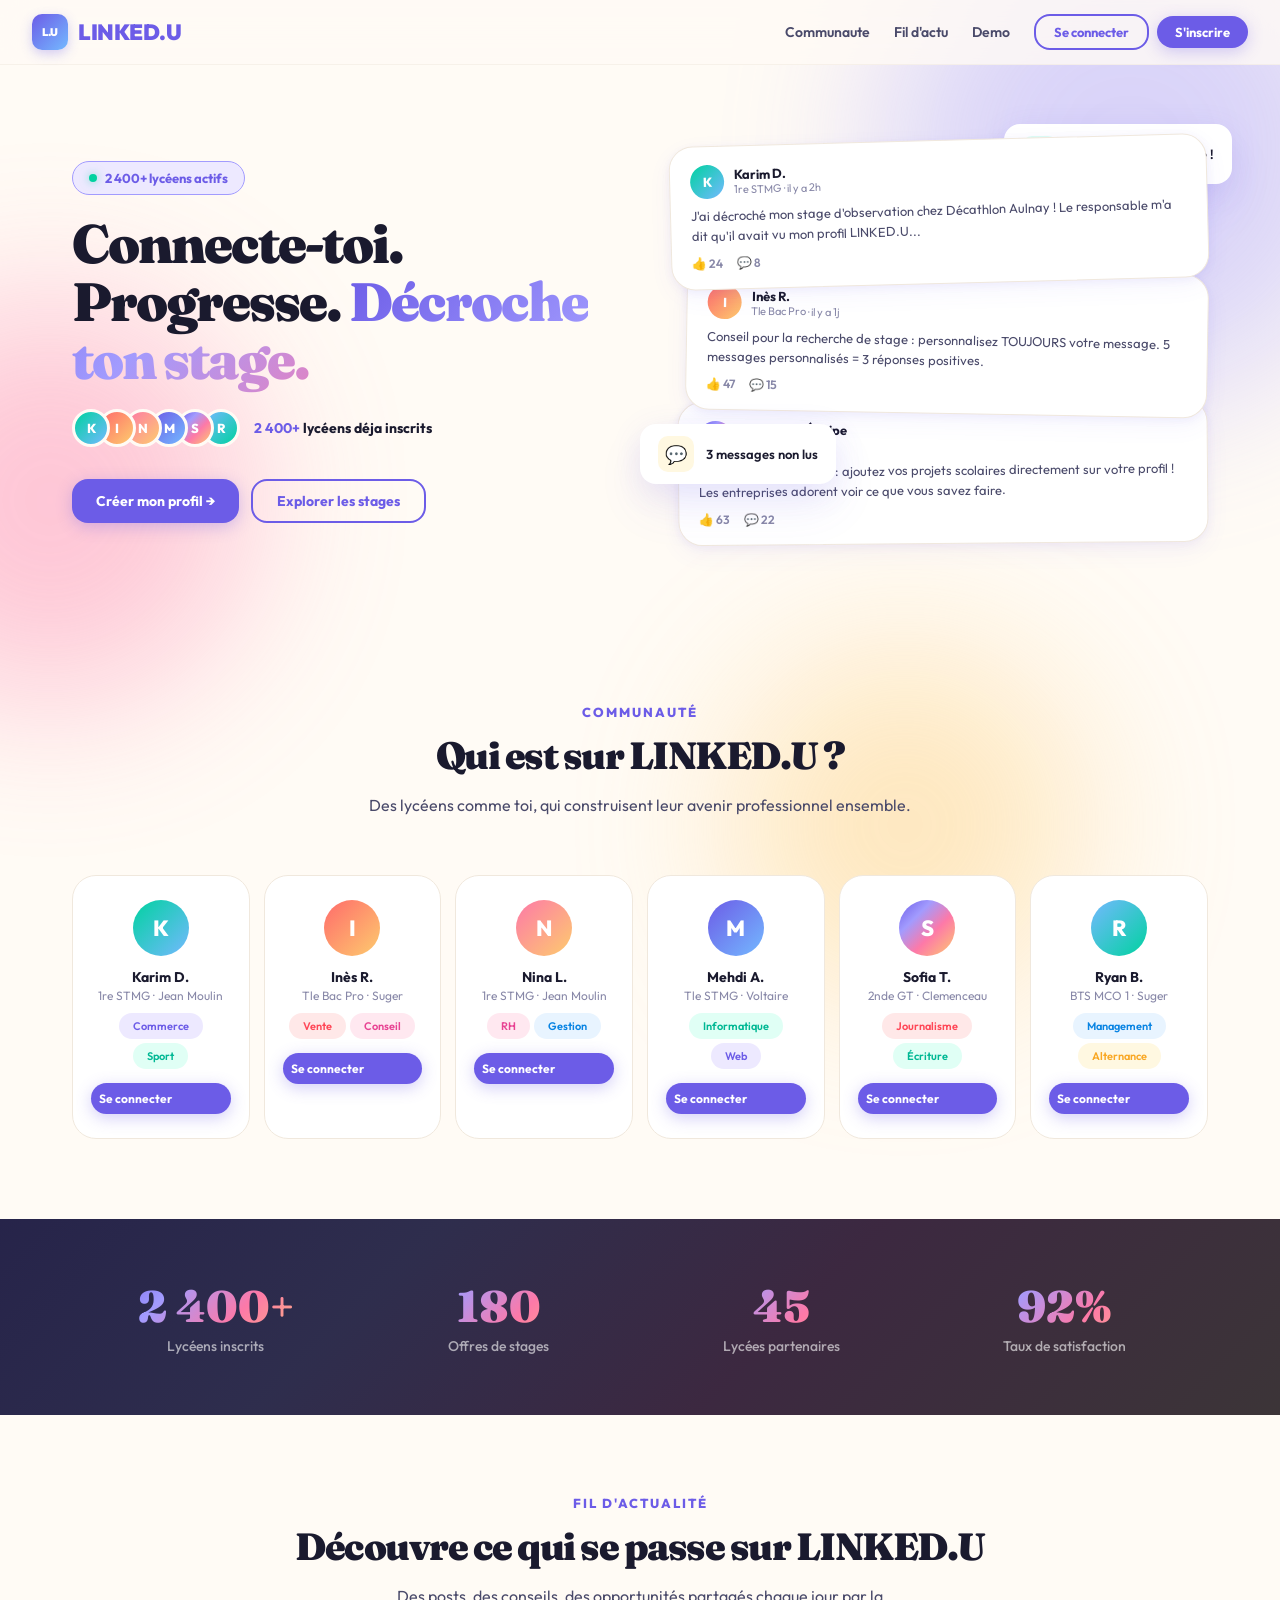
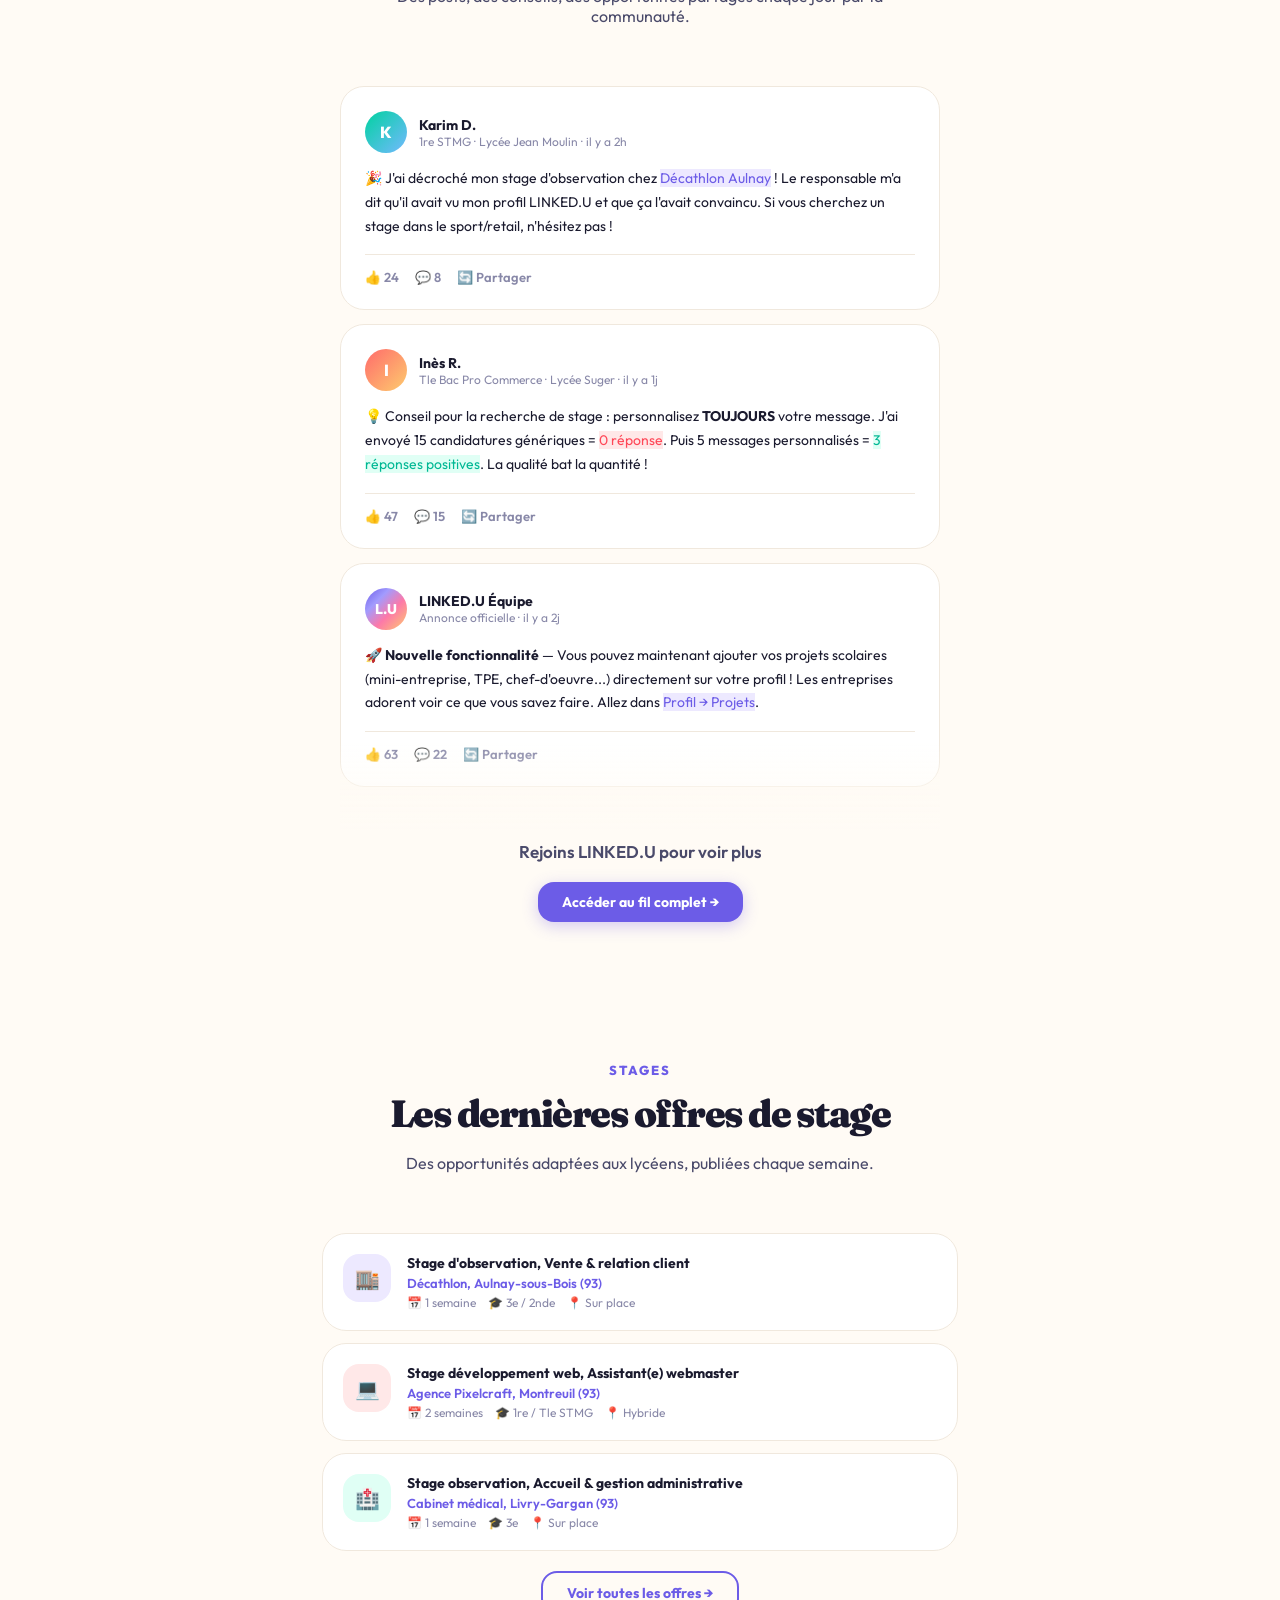
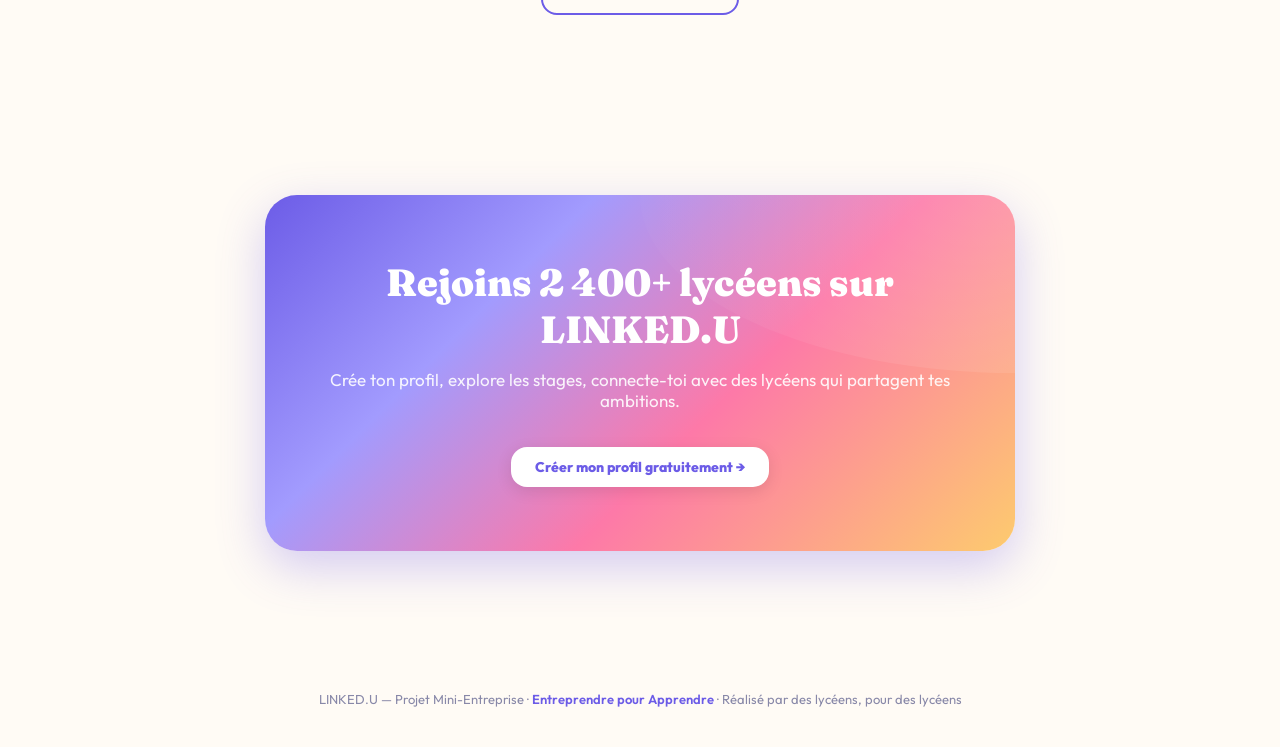
==== commit b6be797f: "Rebranding LINKED.U + site fonctionnel + landing réseau social - Rebranding complet NEXTA -> LINKED." ====
--- a/index.html
+++ b/index.html
@@ -3,387 +3,676 @@
 <head>
 <meta charset="UTF-8">
 <meta name="viewport" content="width=device-width, initial-scale=1.0">
-<title>NEXTA — Le réseau pro des lycéens</title>
+<title>LINKED.U — Le réseau pro des lycéens</title>
 <link rel="preconnect" href="https://fonts.googleapis.com">
-<link href="https://fonts.googleapis.com/css2?family=DM+Sans:ital,opsz,wght@0,9..40,300;0,9..40,400;0,9..40,500;0,9..40,600;0,9..40,700;1,9..40,400&family=Playfair+Display:wght@700;800&display=swap" rel="stylesheet">
+<link href="https://fonts.googleapis.com/css2?family=Outfit:wght@300;400;500;600;700;800;900&family=Fraunces:ital,opsz,wght@0,9..144,700;0,9..144,800;0,9..144,900;1,9..144,700&display=swap" rel="stylesheet">
 <style>
 *{margin:0;padding:0;box-sizing:border-box}
 :root{
-  --bg:#FAFBFC;--surface:#FFFFFF;--border:#E8ECF0;
-  --text:#1A1D21;--text-2:#5E6470;--text-3:#8B90A0;
-  --accent:#3B5CFF;--accent-light:#EBF0FF;--accent-dark:#2A42CC;
-  --coral:#FF6B6B;--coral-light:#FFF0F0;
-  --green:#00C48C;--green-light:#E6FAF3;
-  --amber:#FFB020;--amber-light:#FFF8E6;
-  --purple:#8B5CF6;--purple-light:#F3EFFE;
-  --radius:14px;--radius-sm:8px;--radius-lg:20px;
-  --shadow:0 1px 3px rgba(0,0,0,.06),0 4px 12px rgba(0,0,0,.04);
-  --shadow-lg:0 4px 16px rgba(0,0,0,.08),0 12px 40px rgba(0,0,0,.06);
-  --font:'DM Sans',system-ui,sans-serif;
-  --font-display:'Playfair Display',Georgia,serif;
+  --bg:#FFFBF5;
+  --surface:#FFFFFF;
+  --border:#F0E8DD;
+
+  --ink:#1A1A2E;
+  --ink-2:#4A4A6A;
+  --ink-3:#8888A8;
+
+  --electric:#6C5CE7;
+  --electric-light:#EDE9FF;
+  --electric-glow:#A29BFE;
+
+  --coral:#FF6B6B;
+  --coral-light:#FFE8E8;
+  --coral-hot:#FF4757;
+
+  --lime:#00D2A0;
+  --lime-light:#E0FFF5;
+  --lime-bright:#00E6B0;
+
+  --sun:#FDCB6E;
+  --sun-light:#FFF8E1;
+  --sun-hot:#F9A825;
+
+  --sky:#74B9FF;
+  --sky-light:#E8F4FF;
+  --sky-deep:#0984E3;
+
+  --pink:#FD79A8;
+  --pink-light:#FFE8F0;
+
+  --mint:#55EFC4;
+  --peach:#FAB1A0;
+  --lavender:#DFE6E9;
+
+  --grad-hero:linear-gradient(135deg,#6C5CE7 0%,#A29BFE 30%,#FD79A8 60%,#FDCB6E 100%);
+  --grad-warm:linear-gradient(135deg,#FF6B6B,#FDCB6E);
+  --grad-cool:linear-gradient(135deg,#6C5CE7,#74B9FF);
+  --grad-fresh:linear-gradient(135deg,#00D2A0,#74B9FF);
+  --grad-sunset:linear-gradient(135deg,#FD79A8,#FDCB6E);
+  --grad-candy:linear-gradient(135deg,#A29BFE,#FD79A8);
+
+  --radius:16px;--radius-sm:10px;--radius-lg:24px;--radius-xl:32px;
+  --shadow:0 2px 8px rgba(108,92,231,.08),0 8px 24px rgba(108,92,231,.06);
+  --shadow-lg:0 8px 32px rgba(108,92,231,.12),0 24px 48px rgba(108,92,231,.08);
+  --shadow-color:0 4px 16px rgba(253,121,168,.2);
+  --font:'Outfit',system-ui,sans-serif;
+  --font-display:'Fraunces',Georgia,serif;
 }
 html{scroll-behavior:smooth}
-body{font-family:var(--font);background:var(--bg);color:var(--text);-webkit-font-smoothing:antialiased;overflow-x:hidden}
-
-/* ===== LANDING PAGE ===== */
-.landing{min-height:100vh}
+body{font-family:var(--font);background:var(--bg);color:var(--ink);-webkit-font-smoothing:antialiased;overflow-x:hidden}
+
+/* ===== LANDING ===== */
+.landing{min-height:100vh;position:relative}
+
+/* Decorative blobs */
+.blob{position:fixed;border-radius:50%;filter:blur(80px);opacity:.4;pointer-events:none;z-index:0}
+.blob-1{width:500px;height:500px;background:var(--electric-glow);top:-100px;right:-100px}
+.blob-2{width:400px;height:400px;background:var(--pink);bottom:200px;left:-150px}
+.blob-3{width:350px;height:350px;background:var(--sun);bottom:-100px;right:200px}
 
 /* Nav */
-.nav{position:fixed;top:0;left:0;right:0;z-index:100;padding:16px 32px;display:flex;align-items:center;justify-content:space-between;background:rgba(250,251,252,.85);backdrop-filter:blur(20px);border-bottom:1px solid var(--border);transition:all .3s}
+.nav{position:fixed;top:0;left:0;right:0;z-index:100;padding:14px 32px;display:flex;align-items:center;justify-content:space-between;background:rgba(255,251,245,.8);backdrop-filter:blur(20px);border-bottom:1px solid rgba(240,232,221,.5);transition:all .3s}
 .nav.scrolled{box-shadow:var(--shadow)}
-.nav-logo{font-family:var(--font);font-weight:800;font-size:22px;letter-spacing:-.5px;color:var(--accent);display:flex;align-items:center;gap:8px}
-.nav-logo span{background:var(--accent);color:#fff;width:32px;height:32px;border-radius:var(--radius-sm);display:grid;place-items:center;font-size:16px;font-weight:700}
-.nav-links{display:flex;gap:28px;align-items:center}
-.nav-links a{text-decoration:none;color:var(--text-2);font-size:14px;font-weight:500;transition:color .2s}
-.nav-links a:hover{color:var(--accent)}
-.btn{display:inline-flex;align-items:center;gap:8px;padding:10px 22px;border-radius:var(--radius);font-family:var(--font);font-size:14px;font-weight:600;cursor:pointer;border:none;transition:all .2s}
-.btn-primary{background:var(--accent);color:#fff}
-.btn-primary:hover{background:var(--accent-dark);transform:translateY(-1px);box-shadow:0 4px 16px rgba(59,92,255,.3)}
-.btn-secondary{background:transparent;color:var(--accent);border:1.5px solid var(--accent)}
-.btn-secondary:hover{background:var(--accent-light)}
-.btn-ghost{background:transparent;color:var(--text-2)}
-.btn-ghost:hover{background:var(--bg)}
+.nav-logo{font-family:var(--font);font-weight:900;font-size:22px;letter-spacing:-.5px;color:var(--electric);display:flex;align-items:center;gap:10px}
+.nav-logo .logo-mark{background:var(--grad-cool);color:#fff;width:36px;height:36px;border-radius:var(--radius-sm);display:grid;place-items:center;font-size:11px;font-weight:900;letter-spacing:-.5px;box-shadow:0 4px 12px rgba(108,92,231,.3)}
+.nav-links{display:flex;gap:24px;align-items:center}
+.nav-links a{text-decoration:none;color:var(--ink-2);font-size:14px;font-weight:600;transition:color .2s;position:relative}
+.nav-links a:hover{color:var(--electric)}
+.btn{display:inline-flex;align-items:center;gap:8px;padding:11px 24px;border-radius:var(--radius);font-family:var(--font);font-size:14px;font-weight:700;cursor:pointer;border:none;transition:all .25s;position:relative;overflow:hidden}
+.btn-primary{background:var(--electric);color:#fff;box-shadow:0 4px 16px rgba(108,92,231,.3)}
+.btn-primary:hover{transform:translateY(-2px);box-shadow:0 8px 24px rgba(108,92,231,.4);background:#5B4BD5}
+.btn-coral{background:var(--grad-warm);color:#fff;box-shadow:0 4px 16px rgba(255,107,107,.3)}
+.btn-coral:hover{transform:translateY(-2px);box-shadow:0 8px 24px rgba(255,107,107,.4)}
+.btn-outline{background:transparent;color:var(--electric);border:2px solid var(--electric)}
+.btn-outline:hover{background:var(--electric-light)}
+.btn-ghost{background:transparent;color:var(--ink-2)}
+.btn-ghost:hover{background:rgba(108,92,231,.06)}
+.btn-white{background:#fff;color:var(--electric);font-weight:800;box-shadow:0 4px 16px rgba(0,0,0,.1)}
+.btn-white:hover{transform:translateY(-2px);box-shadow:0 8px 24px rgba(0,0,0,.15)}
+.btn-sm{padding:8px 18px;font-size:13px}
 
 /* Hero */
-.hero{padding:140px 32px 80px;max-width:1200px;margin:0 auto;display:grid;grid-template-columns:1fr 1fr;gap:60px;align-items:center}
-.hero-badge{display:inline-flex;align-items:center;gap:8px;padding:6px 14px;background:var(--accent-light);border-radius:100px;font-size:13px;font-weight:600;color:var(--accent);margin-bottom:20px}
-.hero-badge .dot{width:6px;height:6px;border-radius:50%;background:var(--green);animation:pulse 2s infinite}
-@keyframes pulse{0%,100%{opacity:1}50%{opacity:.4}}
-.hero h1{font-family:var(--font-display);font-size:52px;font-weight:800;line-height:1.1;letter-spacing:-1.5px;margin-bottom:20px}
-.hero h1 .gradient{background:linear-gradient(135deg,var(--accent),var(--purple));-webkit-background-clip:text;-webkit-text-fill-color:transparent}
-.hero p{font-size:18px;color:var(--text-2);line-height:1.6;margin-bottom:32px;max-width:460px}
+.hero{padding:140px 32px 80px;max-width:1200px;margin:0 auto;display:grid;grid-template-columns:1fr 1fr;gap:60px;align-items:center;position:relative;z-index:1}
+.hero-tag{display:inline-flex;align-items:center;gap:8px;padding:8px 16px;background:var(--electric-light);border:1.5px solid var(--electric-glow);border-radius:100px;font-size:13px;font-weight:700;color:var(--electric);margin-bottom:20px}
+.hero-tag .pulse{width:8px;height:8px;border-radius:50%;background:var(--lime);animation:pulse 2s infinite;box-shadow:0 0 8px rgba(0,210,160,.5)}
+@keyframes pulse{0%,100%{opacity:1;transform:scale(1)}50%{opacity:.5;transform:scale(.8)}}
+.hero h1{font-family:var(--font-display);font-size:54px;font-weight:900;line-height:1.08;letter-spacing:-2px;margin-bottom:20px}
+.hero h1 .grad{background:var(--grad-hero);-webkit-background-clip:text;-webkit-text-fill-color:transparent;background-size:200% 200%;animation:gradShift 4s ease infinite}
+@keyframes gradShift{0%,100%{background-position:0% 50%}50%{background-position:100% 50%}}
+.hero p{font-size:17px;color:var(--ink-2);line-height:1.65;margin-bottom:32px;max-width:460px}
 .hero-cta{display:flex;gap:12px;flex-wrap:wrap}
 
+/* Hero visual */
 .hero-visual{position:relative}
-.hero-card{background:var(--surface);border-radius:var(--radius-lg);padding:24px;box-shadow:var(--shadow-lg);border:1px solid var(--border)}
-.hero-card-header{display:flex;align-items:center;gap:12px;margin-bottom:20px}
-.avatar{border-radius:50%;object-fit:cover;flex-shrink:0}
-.avatar-placeholder{width:44px;height:44px;border-radius:50%;display:grid;place-items:center;font-weight:700;font-size:16px;color:#fff;flex-shrink:0}
-.hero-card-name{font-weight:600;font-size:15px}
-.hero-card-role{font-size:13px;color:var(--text-3)}
-.hero-card-stats{display:grid;grid-template-columns:repeat(3,1fr);gap:12px;margin-bottom:20px}
-.stat-box{background:var(--bg);border-radius:var(--radius-sm);padding:14px;text-align:center}
-.stat-box .number{font-size:22px;font-weight:700;color:var(--accent)}
-.stat-box .label{font-size:11px;color:var(--text-3);margin-top:2px;text-transform:uppercase;letter-spacing:.5px}
+.hero-card{background:var(--surface);border-radius:var(--radius-xl);padding:28px;box-shadow:var(--shadow-lg);border:1px solid var(--border);position:relative;overflow:hidden}
+.hero-card::before{content:'';position:absolute;top:0;left:0;right:0;height:6px;background:var(--grad-hero)}
+.hero-card-header{display:flex;align-items:center;gap:14px;margin-bottom:20px}
+.avatar{border-radius:50%;flex-shrink:0}
+.avatar-grad{width:48px;height:48px;border-radius:50%;display:grid;place-items:center;font-weight:800;font-size:18px;color:#fff;flex-shrink:0}
+.hero-card-name{font-weight:700;font-size:16px}
+.hero-card-role{font-size:13px;color:var(--ink-3)}
+.hero-card-stats{display:grid;grid-template-columns:repeat(3,1fr);gap:10px;margin-bottom:20px}
+.stat-pill{border-radius:var(--radius);padding:14px;text-align:center;position:relative;overflow:hidden}
+.stat-pill::before{content:'';position:absolute;inset:0;opacity:.1}
+.stat-pill .num{font-size:24px;font-weight:800;position:relative}
+.stat-pill .lbl{font-size:11px;font-weight:600;text-transform:uppercase;letter-spacing:.6px;position:relative;opacity:.7;margin-top:2px}
+.s-purple{background:var(--electric-light);color:var(--electric)}
+.s-coral{background:var(--coral-light);color:var(--coral)}
+.s-lime{background:var(--lime-light);color:#00B894}
 .hero-card-tags{display:flex;flex-wrap:wrap;gap:6px}
-.tag{padding:5px 12px;border-radius:100px;font-size:12px;font-weight:500}
-.tag-blue{background:var(--accent-light);color:var(--accent)}
-.tag-coral{background:var(--coral-light);color:var(--coral)}
-.tag-green{background:var(--green-light);color:var(--green)}
-.tag-purple{background:var(--purple-light);color:var(--purple)}
-
-.float-notif{position:absolute;background:var(--surface);border-radius:var(--radius);padding:12px 16px;box-shadow:var(--shadow-lg);border:1px solid var(--border);display:flex;align-items:center;gap:10px;font-size:13px;font-weight:500;animation:float 3s ease-in-out infinite}
-.float-notif.n1{top:-10px;right:-20px;animation-delay:0s}
-.float-notif.n2{bottom:40px;left:-30px;animation-delay:1.5s}
-@keyframes float{0%,100%{transform:translateY(0)}50%{transform:translateY(-8px)}}
-.notif-icon{width:32px;height:32px;border-radius:var(--radius-sm);display:grid;place-items:center;font-size:16px}
+
+.tag{padding:6px 14px;border-radius:100px;font-size:12px;font-weight:600;border:none}
+.t-purple{background:var(--electric-light);color:var(--electric)}
+.t-coral{background:var(--coral-light);color:var(--coral-hot)}
+.t-lime{background:var(--lime-light);color:#00B894}
+.t-sun{background:var(--sun-light);color:var(--sun-hot)}
+.t-sky{background:var(--sky-light);color:var(--sky-deep)}
+.t-pink{background:var(--pink-light);color:#E84393}
+
+/* Floating notifs */
+.float-card{position:absolute;background:var(--surface);border-radius:var(--radius);padding:12px 18px;box-shadow:var(--shadow-lg);display:flex;align-items:center;gap:12px;font-size:13px;font-weight:600;z-index:2}
+.float-card.f1{top:-16px;right:-24px;animation:floatA 3.5s ease-in-out infinite}
+.float-card.f2{bottom:60px;left:-30px;animation:floatA 3.5s ease-in-out infinite 1.5s}
+@keyframes floatA{0%,100%{transform:translateY(0) rotate(0deg)}50%{transform:translateY(-10px) rotate(1deg)}}
+.float-icon{width:36px;height:36px;border-radius:var(--radius-sm);display:grid;place-items:center;font-size:18px;flex-shrink:0}
 
 /* Features */
-.features{padding:100px 32px;max-width:1100px;margin:0 auto}
-.section-label{text-align:center;font-size:13px;font-weight:600;color:var(--accent);text-transform:uppercase;letter-spacing:1.5px;margin-bottom:12px}
-.section-title{text-align:center;font-family:var(--font-display);font-size:36px;font-weight:800;letter-spacing:-1px;margin-bottom:60px}
-.features-grid{display:grid;grid-template-columns:repeat(3,1fr);gap:20px}
-.feature-card{background:var(--surface);border:1px solid var(--border);border-radius:var(--radius-lg);padding:32px;transition:all .3s}
-.feature-card:hover{border-color:var(--accent);box-shadow:var(--shadow-lg);transform:translateY(-4px)}
-.feature-icon{width:48px;height:48px;border-radius:var(--radius);display:grid;place-items:center;font-size:22px;margin-bottom:16px}
-.feature-card h3{font-size:17px;font-weight:700;margin-bottom:8px}
-.feature-card p{font-size:14px;color:var(--text-2);line-height:1.6}
-
-/* Stats bar */
-.stats-bar{padding:60px 32px;background:var(--text);color:#fff}
-.stats-bar-inner{max-width:1100px;margin:0 auto;display:grid;grid-template-columns:repeat(4,1fr);gap:40px;text-align:center}
-.stats-bar .number{font-family:var(--font-display);font-size:40px;font-weight:800}
-.stats-bar .label{font-size:14px;opacity:.7;margin-top:4px}
+.features{padding:100px 32px;max-width:1100px;margin:0 auto;position:relative;z-index:1}
+.section-tag{text-align:center;font-size:13px;font-weight:800;color:var(--electric);text-transform:uppercase;letter-spacing:2px;margin-bottom:12px}
+.section-title{text-align:center;font-family:var(--font-display);font-size:38px;font-weight:900;letter-spacing:-1.5px;margin-bottom:16px}
+.section-sub{text-align:center;font-size:16px;color:var(--ink-2);margin-bottom:60px;max-width:550px;margin-left:auto;margin-right:auto}
+.features-grid{display:grid;grid-template-columns:repeat(3,1fr);gap:16px}
+.f-card{background:var(--surface);border:1px solid var(--border);border-radius:var(--radius-lg);padding:32px;transition:all .3s;position:relative;overflow:hidden}
+.f-card::before{content:'';position:absolute;top:0;left:0;right:0;height:4px;transition:height .3s}
+.f-card:hover{transform:translateY(-6px);box-shadow:var(--shadow-lg)}
+.f-card:hover::before{height:6px}
+.f-card:nth-child(1)::before{background:var(--grad-cool)}
+.f-card:nth-child(2)::before{background:var(--grad-warm)}
+.f-card:nth-child(3)::before{background:var(--grad-fresh)}
+.f-card:nth-child(4)::before{background:var(--grad-sunset)}
+.f-card:nth-child(5)::before{background:var(--grad-candy)}
+.f-card:nth-child(6)::before{background:var(--grad-hero)}
+.f-icon{width:52px;height:52px;border-radius:var(--radius);display:grid;place-items:center;font-size:24px;margin-bottom:16px}
+.f-card h3{font-size:17px;font-weight:800;margin-bottom:8px}
+.f-card p{font-size:14px;color:var(--ink-2);line-height:1.6}
+
+/* Stats */
+.stats-bar{padding:60px 32px;background:var(--ink);position:relative;overflow:hidden;z-index:1}
+.stats-bar::before{content:'';position:absolute;inset:0;background:var(--grad-hero);opacity:.15}
+.stats-inner{max-width:1100px;margin:0 auto;display:grid;grid-template-columns:repeat(4,1fr);gap:32px;text-align:center;position:relative}
+.stats-bar .num{font-family:var(--font-display);font-size:44px;font-weight:900;background:var(--grad-hero);-webkit-background-clip:text;-webkit-text-fill-color:transparent}
+.stats-bar .lbl{font-size:14px;color:rgba(255,255,255,.6);margin-top:4px;font-weight:500}
 
 /* Testimonials */
-.testimonials{padding:100px 32px;max-width:1100px;margin:0 auto}
-.test-grid{display:grid;grid-template-columns:repeat(3,1fr);gap:20px}
-.test-card{background:var(--surface);border:1px solid var(--border);border-radius:var(--radius-lg);padding:28px}
-.test-card .stars{color:var(--amber);margin-bottom:12px;font-size:16px}
-.test-card .quote{font-size:14px;color:var(--text-2);line-height:1.7;margin-bottom:16px;font-style:italic}
-.test-card .author{display:flex;align-items:center;gap:10px}
-.test-card .author-info .name{font-size:14px;font-weight:600}
-.test-card .author-info .role{font-size:12px;color:var(--text-3)}
+.testimonials{padding:100px 32px;max-width:1100px;margin:0 auto;position:relative;z-index:1}
+.test-grid{display:grid;grid-template-columns:repeat(3,1fr);gap:16px}
+.t-card{border-radius:var(--radius-lg);padding:28px;position:relative;overflow:hidden;border:1px solid transparent}
+.t-card:nth-child(1){background:var(--electric-light);border-color:rgba(108,92,231,.15)}
+.t-card:nth-child(2){background:var(--coral-light);border-color:rgba(255,107,107,.15)}
+.t-card:nth-child(3){background:var(--lime-light);border-color:rgba(0,210,160,.15)}
+.t-card .stars{font-size:16px;margin-bottom:12px}
+.t-card .quote{font-size:14px;color:var(--ink);line-height:1.7;margin-bottom:16px;font-style:italic}
+.t-card .author{display:flex;align-items:center;gap:10px}
+.t-card .author-info .name{font-size:14px;font-weight:700}
+.t-card .author-info .role{font-size:12px;color:var(--ink-3)}
 
 /* CTA */
-.cta-section{padding:100px 32px;text-align:center}
-.cta-box{max-width:700px;margin:0 auto;background:linear-gradient(135deg,var(--accent),var(--purple));border-radius:var(--radius-lg);padding:60px 40px;color:#fff}
-.cta-box h2{font-family:var(--font-display);font-size:36px;font-weight:800;margin-bottom:16px}
-.cta-box p{font-size:16px;opacity:.85;margin-bottom:32px}
-.btn-white{background:#fff;color:var(--accent);font-weight:700}
-.btn-white:hover{transform:translateY(-2px);box-shadow:0 8px 24px rgba(0,0,0,.2)}
+.cta-section{padding:100px 32px;position:relative;z-index:1}
+.cta-box{max-width:750px;margin:0 auto;background:var(--grad-hero);border-radius:var(--radius-xl);padding:64px 48px;text-align:center;color:#fff;position:relative;overflow:hidden;box-shadow:0 16px 48px rgba(108,92,231,.3)}
+.cta-box::before{content:'';position:absolute;top:-50%;right:-50%;width:100%;height:100%;background:radial-gradient(circle,rgba(255,255,255,.15),transparent);border-radius:50%}
+.cta-box h2{font-family:var(--font-display);font-size:38px;font-weight:900;margin-bottom:16px;position:relative}
+.cta-box p{font-size:17px;opacity:.9;margin-bottom:36px;position:relative}
 
 /* Footer */
-footer{padding:40px 32px;border-top:1px solid var(--border);text-align:center;font-size:13px;color:var(--text-3)}
-footer a{color:var(--accent);text-decoration:none}
-
-/* ===== APP VIEWS ===== */
+footer{padding:40px 32px;text-align:center;font-size:13px;color:var(--ink-3);position:relative;z-index:1}
+footer a{color:var(--electric);text-decoration:none;font-weight:600}
+
+/* ===== SOCIAL LANDING NEW STYLES ===== */
+
+/* Social proof row */
+.social-proof{display:flex;align-items:center;gap:14px;margin-bottom:32px}
+.avatar-stack{display:flex;align-items:center}
+.avatar-stack .avatar-mini{width:38px;height:38px;border-radius:50%;display:grid;place-items:center;font-weight:800;font-size:13px;color:#fff;border:3px solid var(--bg);margin-left:-12px;position:relative}
+.avatar-stack .avatar-mini:first-child{margin-left:0}
+.social-proof-text{font-size:14px;font-weight:700;color:var(--ink)}
+.social-proof-text span{color:var(--electric)}
+
+/* Live feed preview in hero */
+.hero-feed-preview{position:relative;display:flex;flex-direction:column;gap:0}
+.mini-post{background:var(--surface);border:1px solid var(--border);border-radius:var(--radius-lg);padding:18px 20px;box-shadow:var(--shadow);position:relative;transition:all .3s}
+.mini-post:nth-child(1){z-index:3;transform:rotate(-1.5deg)}
+.mini-post:nth-child(2){z-index:2;margin-top:-14px;transform:rotate(1deg);margin-left:16px}
+.mini-post:nth-child(3){z-index:1;margin-top:-14px;transform:rotate(-0.5deg);margin-left:8px}
+.mini-post-header{display:flex;align-items:center;gap:10px;margin-bottom:8px}
+.mini-post-header .mp-name{font-weight:700;font-size:13px}
+.mini-post-header .mp-meta{font-size:11px;color:var(--ink-3)}
+.mini-post-text{font-size:13px;color:var(--ink-2);line-height:1.5;margin-bottom:10px;display:-webkit-box;-webkit-line-clamp:2;-webkit-box-orient:vertical;overflow:hidden}
+.mini-post-stats{display:flex;gap:14px;font-size:12px;color:var(--ink-3);font-weight:600}
+
+/* People section */
+.people-section{padding:80px 32px;max-width:1200px;margin:0 auto;position:relative;z-index:1}
+.people-scroll{display:grid;grid-template-columns:repeat(6,1fr);gap:14px}
+.profile-mini{background:var(--surface);border:1.5px solid var(--border);border-radius:var(--radius-lg);padding:24px 18px;text-align:center;transition:all .25s}
+.profile-mini:hover{transform:translateY(-4px);box-shadow:var(--shadow-lg)}
+.profile-mini .pm-avatar{width:56px;height:56px;border-radius:50%;display:grid;place-items:center;font-weight:800;font-size:22px;color:#fff;margin:0 auto 12px}
+.profile-mini .pm-name{font-weight:700;font-size:14px;margin-bottom:2px}
+.profile-mini .pm-role{font-size:12px;color:var(--ink-3);margin-bottom:10px}
+.profile-mini .pm-tags{display:flex;gap:4px;justify-content:center;margin-bottom:14px;flex-wrap:wrap}
+.profile-mini .pm-tags .tag{font-size:11px}
+
+/* Feed preview section */
+.feed-preview{padding:80px 32px;position:relative;z-index:1}
+.feed-preview-inner{max-width:600px;margin:0 auto;position:relative}
+.feed-preview .lp-post{background:var(--surface);border:1px solid var(--border);border-radius:var(--radius-lg);padding:24px;margin-bottom:14px;position:relative}
+.feed-preview .lp-post:hover{box-shadow:var(--shadow)}
+.feed-preview .lp-post-header{display:flex;align-items:center;gap:12px;margin-bottom:14px}
+.feed-preview .lp-post-header .info .name{font-weight:700;font-size:14px}
+.feed-preview .lp-post-header .info .meta{font-size:12px;color:var(--ink-3)}
+.feed-preview .lp-post-body{font-size:14px;line-height:1.7;color:var(--ink);margin-bottom:16px}
+.feed-preview .lp-post-actions{display:flex;gap:16px;padding-top:14px;border-top:1px solid var(--border);font-size:13px;color:var(--ink-3);font-weight:600}
+.feed-preview .lp-post-actions span{display:flex;align-items:center;gap:6px}
+.feed-fade{position:relative;margin-top:-60px;padding-top:100px;background:linear-gradient(transparent,var(--bg) 50%);text-align:center;z-index:2}
+.feed-fade p{font-size:17px;font-weight:600;color:var(--ink-2);margin-bottom:20px}
+
+/* Mini stage cards */
+.stages-preview{padding:60px 32px 80px;max-width:700px;margin:0 auto;position:relative;z-index:1}
+.mini-stage{background:var(--surface);border:1.5px solid var(--border);border-radius:var(--radius-lg);padding:20px;margin-bottom:12px;display:flex;gap:16px;transition:all .25s;position:relative;overflow:hidden}
+.mini-stage:hover{transform:translateX(4px);box-shadow:var(--shadow)}
+.mini-stage::after{content:'';position:absolute;left:0;top:0;bottom:0;width:5px;border-radius:5px 0 0 5px}
+.mini-stage:nth-child(1)::after{background:var(--electric)}
+.mini-stage:nth-child(2)::after{background:var(--coral)}
+.mini-stage:nth-child(3)::after{background:var(--lime)}
+.mini-stage .ms-logo{width:48px;height:48px;border-radius:var(--radius);display:grid;place-items:center;font-size:20px;font-weight:800;flex-shrink:0}
+.mini-stage .ms-info h3{font-size:14px;font-weight:700;margin-bottom:3px}
+.mini-stage .ms-info .ms-company{font-size:13px;color:var(--electric);font-weight:600;margin-bottom:4px}
+.mini-stage .ms-info .ms-details{font-size:12px;color:var(--ink-3);display:flex;gap:12px}
+.stages-preview .stages-cta{text-align:center;margin-top:20px}
+
+/* Nav auth buttons */
+.nav-auth{display:flex;gap:8px;align-items:center}
+
+/* ===== APP ===== */
 .app{display:none;min-height:100vh}
 .app.active{display:flex}
-.app-sidebar{width:260px;background:var(--surface);border-right:1px solid var(--border);padding:20px 0;display:flex;flex-direction:column;position:fixed;top:0;bottom:0;left:0;z-index:50}
-.app-sidebar-logo{padding:0 20px 20px;font-weight:800;font-size:20px;color:var(--accent);display:flex;align-items:center;gap:8px;border-bottom:1px solid var(--border)}
-.app-sidebar-logo span{background:var(--accent);color:#fff;width:28px;height:28px;border-radius:var(--radius-sm);display:grid;place-items:center;font-size:14px}
-.sidebar-nav{flex:1;padding:16px 12px;display:flex;flex-direction:column;gap:2px}
-.sidebar-link{display:flex;align-items:center;gap:12px;padding:10px 12px;border-radius:var(--radius-sm);font-size:14px;font-weight:500;color:var(--text-2);cursor:pointer;transition:all .15s;border:none;background:none;width:100%;text-align:left;font-family:var(--font)}
-.sidebar-link:hover{background:var(--bg);color:var(--text)}
-.sidebar-link.active{background:var(--accent-light);color:var(--accent);font-weight:600}
-.sidebar-link .icon{width:20px;text-align:center;font-size:16px}
-.sidebar-link .badge{margin-left:auto;background:var(--coral);color:#fff;font-size:11px;font-weight:700;padding:2px 7px;border-radius:100px}
+
+.app-sidebar{width:264px;background:var(--surface);border-right:1px solid var(--border);padding:20px 0;display:flex;flex-direction:column;position:fixed;top:0;bottom:0;left:0;z-index:50}
+.app-sidebar-logo{padding:0 20px 20px;font-weight:900;font-size:20px;color:var(--electric);display:flex;align-items:center;gap:10px;border-bottom:1px solid var(--border)}
+.app-sidebar-logo .logo-mark{background:var(--grad-cool);color:#fff;width:32px;height:32px;border-radius:var(--radius-sm);display:grid;place-items:center;font-size:10px;font-weight:900;box-shadow:0 3px 10px rgba(108,92,231,.3)}
+.sidebar-nav{flex:1;padding:16px 12px;display:flex;flex-direction:column;gap:3px}
+.sidebar-link{display:flex;align-items:center;gap:12px;padding:11px 14px;border-radius:var(--radius-sm);font-size:14px;font-weight:600;color:var(--ink-2);cursor:pointer;transition:all .15s;border:none;background:none;width:100%;text-align:left;font-family:var(--font)}
+.sidebar-link:hover{background:var(--electric-light);color:var(--electric)}
+.sidebar-link.active{background:var(--electric);color:#fff;box-shadow:0 4px 12px rgba(108,92,231,.25)}
+.sidebar-link .icon{width:22px;text-align:center;font-size:16px}
+.sidebar-link .badge{margin-left:auto;background:var(--coral);color:#fff;font-size:11px;font-weight:800;padding:2px 8px;border-radius:100px}
+.sidebar-link.active .badge{background:rgba(255,255,255,.3)}
 .sidebar-profile{padding:16px 20px;border-top:1px solid var(--border);display:flex;align-items:center;gap:10px}
-.sidebar-profile .name{font-size:14px;font-weight:600}
-.sidebar-profile .role{font-size:12px;color:var(--text-3)}
-
-.app-main{flex:1;margin-left:260px;padding:0}
-.app-topbar{padding:16px 32px;border-bottom:1px solid var(--border);display:flex;align-items:center;justify-content:space-between;background:var(--surface);position:sticky;top:0;z-index:40}
-.search-bar{display:flex;align-items:center;gap:10px;background:var(--bg);border:1px solid var(--border);border-radius:var(--radius);padding:8px 16px;width:360px;transition:border-color .2s}
-.search-bar:focus-within{border-color:var(--accent)}
-.search-bar input{border:none;background:none;outline:none;font-family:var(--font);font-size:14px;flex:1;color:var(--text)}
-.topbar-actions{display:flex;align-items:center;gap:16px}
-.topbar-btn{width:36px;height:36px;border-radius:50%;border:1px solid var(--border);background:var(--surface);display:grid;place-items:center;cursor:pointer;font-size:16px;position:relative;transition:all .15s}
-.topbar-btn:hover{background:var(--bg);border-color:var(--accent)}
-.topbar-btn .notif-dot{position:absolute;top:6px;right:6px;width:8px;height:8px;background:var(--coral);border-radius:50%;border:2px solid var(--surface)}
-
-.app-content{padding:32px;max-width:900px;margin:0 auto}
+.sidebar-profile .name{font-size:14px;font-weight:700}
+.sidebar-profile .role{font-size:12px;color:var(--ink-3)}
+
+.app-main{flex:1;margin-left:264px}
+.app-topbar{padding:14px 32px;border-bottom:1px solid var(--border);display:flex;align-items:center;justify-content:space-between;background:rgba(255,251,245,.9);backdrop-filter:blur(12px);position:sticky;top:0;z-index:40}
+.search-bar{display:flex;align-items:center;gap:10px;background:var(--surface);border:1.5px solid var(--border);border-radius:var(--radius);padding:9px 16px;width:380px;transition:all .2s}
+.search-bar:focus-within{border-color:var(--electric);box-shadow:0 0 0 3px var(--electric-light)}
+.search-bar input{border:none;background:none;outline:none;font-family:var(--font);font-size:14px;flex:1;color:var(--ink)}
+.topbar-actions{display:flex;align-items:center;gap:12px}
+.topbar-btn{width:38px;height:38px;border-radius:50%;border:1.5px solid var(--border);background:var(--surface);display:grid;place-items:center;cursor:pointer;font-size:16px;position:relative;transition:all .2s}
+.topbar-btn:hover{background:var(--electric-light);border-color:var(--electric)}
+.topbar-btn .notif-dot{position:absolute;top:6px;right:6px;width:9px;height:9px;background:var(--coral);border-radius:50%;border:2px solid var(--bg)}
+
+.app-content{padding:32px;max-width:880px;margin:0 auto}
 
 /* Feed */
-.feed-composer{background:var(--surface);border:1px solid var(--border);border-radius:var(--radius-lg);padding:20px;margin-bottom:24px;display:flex;align-items:center;gap:14px}
-.feed-composer input{flex:1;border:none;outline:none;font-family:var(--font);font-size:14px;color:var(--text);background:var(--bg);padding:10px 16px;border-radius:var(--radius)}
-.feed-composer input::placeholder{color:var(--text-3)}
-
-.post-card{background:var(--surface);border:1px solid var(--border);border-radius:var(--radius-lg);padding:24px;margin-bottom:16px;transition:all .2s}
+.feed-composer{background:var(--surface);border:1.5px solid var(--border);border-radius:var(--radius-lg);padding:20px;margin-bottom:24px;display:flex;align-items:center;gap:14px}
+.feed-composer input{flex:1;border:none;outline:none;font-family:var(--font);font-size:14px;color:var(--ink);background:var(--bg);padding:11px 18px;border-radius:var(--radius)}
+.feed-composer input::placeholder{color:var(--ink-3)}
+
+.post-card{background:var(--surface);border:1px solid var(--border);border-radius:var(--radius-lg);padding:24px;margin-bottom:14px;transition:all .2s;position:relative}
 .post-card:hover{box-shadow:var(--shadow)}
+.post-card::before{content:'';position:absolute;top:0;left:24px;right:24px;height:3px;border-radius:0 0 3px 3px}
+.post-card:nth-child(2)::before{background:var(--grad-cool)}
+.post-card:nth-child(3)::before{background:var(--grad-warm)}
+.post-card:nth-child(4)::before{background:var(--grad-fresh)}
+.post-card:nth-child(5)::before{background:var(--grad-sunset)}
 .post-header{display:flex;align-items:center;gap:12px;margin-bottom:14px}
-.post-header .info .name{font-weight:600;font-size:14px}
-.post-header .info .meta{font-size:12px;color:var(--text-3)}
-.post-body{font-size:14px;line-height:1.7;color:var(--text);margin-bottom:16px}
-.post-body .highlight{background:var(--accent-light);color:var(--accent);padding:2px 6px;border-radius:4px;font-weight:500}
-.post-image{width:100%;border-radius:var(--radius);margin-bottom:16px;background:var(--bg);height:200px;display:grid;place-items:center;color:var(--text-3);font-size:14px}
-.post-actions{display:flex;gap:20px;padding-top:14px;border-top:1px solid var(--border)}
-.post-action{display:flex;align-items:center;gap:6px;font-size:13px;color:var(--text-3);cursor:pointer;transition:color .15s;background:none;border:none;font-family:var(--font)}
-.post-action:hover{color:var(--accent)}
+.post-header .info .name{font-weight:700;font-size:14px}
+.post-header .info .meta{font-size:12px;color:var(--ink-3)}
+.post-body{font-size:14px;line-height:1.7;color:var(--ink);margin-bottom:16px}
+.post-body .hl{padding:3px 8px;border-radius:6px;font-weight:600}
+.hl-purple{background:var(--electric-light);color:var(--electric)}
+.hl-coral{background:var(--coral-light);color:var(--coral-hot)}
+.hl-lime{background:var(--lime-light);color:#00B894}
+.post-actions{display:flex;gap:16px;padding-top:14px;border-top:1px solid var(--border)}
+.post-action{display:flex;align-items:center;gap:6px;font-size:13px;color:var(--ink-3);cursor:pointer;transition:all .15s;background:none;border:none;font-family:var(--font);font-weight:600;padding:6px 10px;border-radius:var(--radius-sm)}
+.post-action:hover{color:var(--electric);background:var(--electric-light)}
 
 /* Stages */
 .stage-filters{display:flex;gap:8px;margin-bottom:24px;flex-wrap:wrap}
-.filter-chip{padding:7px 16px;border-radius:100px;font-size:13px;font-weight:500;border:1px solid var(--border);background:var(--surface);cursor:pointer;transition:all .15s;font-family:var(--font);color:var(--text-2)}
-.filter-chip:hover,.filter-chip.active{background:var(--accent);color:#fff;border-color:var(--accent)}
-
-.stage-card{background:var(--surface);border:1px solid var(--border);border-radius:var(--radius-lg);padding:24px;margin-bottom:12px;display:flex;gap:16px;transition:all .2s;cursor:pointer}
-.stage-card:hover{border-color:var(--accent);box-shadow:var(--shadow)}
-.stage-logo{width:52px;height:52px;border-radius:var(--radius);display:grid;place-items:center;font-size:20px;font-weight:700;flex-shrink:0}
-.stage-info h3{font-size:15px;font-weight:600;margin-bottom:4px}
-.stage-info .company{font-size:13px;color:var(--accent);font-weight:500;margin-bottom:6px}
-.stage-info .details{font-size:13px;color:var(--text-3);display:flex;gap:16px;flex-wrap:wrap}
-.stage-info .details span{display:flex;align-items:center;gap:4px}
+.chip{padding:8px 18px;border-radius:100px;font-size:13px;font-weight:600;border:1.5px solid var(--border);background:var(--surface);cursor:pointer;transition:all .2s;font-family:var(--font);color:var(--ink-2)}
+.chip:hover{border-color:var(--electric);color:var(--electric)}
+.chip.active{background:var(--electric);color:#fff;border-color:var(--electric);box-shadow:0 4px 12px rgba(108,92,231,.2)}
+
+.stage-card{background:var(--surface);border:1.5px solid var(--border);border-radius:var(--radius-lg);padding:24px;margin-bottom:12px;display:flex;gap:18px;transition:all .25s;cursor:pointer;position:relative;overflow:hidden}
+.stage-card::after{content:'';position:absolute;left:0;top:0;bottom:0;width:5px;border-radius:5px 0 0 5px}
+.stage-card:nth-child(2)::after{background:var(--electric)}
+.stage-card:nth-child(3)::after{background:var(--coral)}
+.stage-card:nth-child(4)::after{background:var(--lime)}
+.stage-card:nth-child(5)::after{background:var(--sun-hot)}
+.stage-card:nth-child(6)::after{background:var(--pink)}
+.stage-card:hover{transform:translateX(4px);box-shadow:var(--shadow)}
+.stage-logo{width:54px;height:54px;border-radius:var(--radius);display:grid;place-items:center;font-size:22px;font-weight:800;flex-shrink:0}
+.stage-info h3{font-size:15px;font-weight:700;margin-bottom:4px}
+.stage-info .company{font-size:13px;color:var(--electric);font-weight:600;margin-bottom:6px}
+.stage-info .details{font-size:13px;color:var(--ink-3);display:flex;gap:16px;flex-wrap:wrap}
 .stage-tags{display:flex;gap:6px;margin-top:10px;flex-wrap:wrap}
 
 /* Profile */
-.profile-header{background:var(--surface);border:1px solid var(--border);border-radius:var(--radius-lg);overflow:hidden;margin-bottom:24px}
-.profile-cover{height:160px;background:linear-gradient(135deg,var(--accent),var(--purple));position:relative}
-.profile-avatar{width:90px;height:90px;border-radius:50%;border:4px solid var(--surface);position:absolute;bottom:-45px;left:28px;display:grid;place-items:center;font-size:32px;font-weight:700;color:#fff}
-.profile-body{padding:56px 28px 24px}
-.profile-body h2{font-size:22px;font-weight:700;margin-bottom:2px}
-.profile-body .headline{font-size:14px;color:var(--text-2);margin-bottom:12px}
-.profile-body .bio{font-size:14px;line-height:1.6;color:var(--text-2);margin-bottom:16px}
-.profile-body .profile-tags{display:flex;flex-wrap:wrap;gap:6px}
-.profile-section{background:var(--surface);border:1px solid var(--border);border-radius:var(--radius-lg);padding:24px;margin-bottom:16px}
-.profile-section h3{font-size:16px;font-weight:700;margin-bottom:16px;display:flex;align-items:center;gap:8px}
-.exp-item{display:flex;gap:14px;padding:12px 0;border-bottom:1px solid var(--border)}
+.profile-header{background:var(--surface);border:1.5px solid var(--border);border-radius:var(--radius-xl);overflow:hidden;margin-bottom:24px}
+.profile-cover{height:170px;background:var(--grad-hero);position:relative}
+.profile-cover::after{content:'';position:absolute;bottom:0;left:0;right:0;height:40px;background:linear-gradient(transparent,rgba(0,0,0,.1))}
+.profile-avatar{width:96px;height:96px;border-radius:50%;border:5px solid var(--surface);position:absolute;bottom:-48px;left:30px;display:grid;place-items:center;font-size:34px;font-weight:800;color:#fff;box-shadow:0 4px 16px rgba(0,0,0,.15)}
+.profile-body{padding:58px 30px 28px}
+.profile-body h2{font-size:24px;font-weight:800;margin-bottom:3px}
+.profile-body .headline{font-size:14px;color:var(--ink-2);margin-bottom:14px}
+.profile-body .bio{font-size:14px;line-height:1.65;color:var(--ink-2);margin-bottom:16px}
+.profile-body .ptags{display:flex;flex-wrap:wrap;gap:6px}
+.profile-section{background:var(--surface);border:1.5px solid var(--border);border-radius:var(--radius-lg);padding:24px;margin-bottom:16px}
+.profile-section h3{font-size:16px;font-weight:800;margin-bottom:16px;display:flex;align-items:center;gap:8px}
+.exp-item{display:flex;gap:14px;padding:14px 0;border-bottom:1px solid var(--border)}
 .exp-item:last-child{border:none}
-.exp-icon{width:40px;height:40px;border-radius:var(--radius-sm);display:grid;place-items:center;font-size:18px;flex-shrink:0}
-.exp-info h4{font-size:14px;font-weight:600}
-.exp-info .place{font-size:13px;color:var(--accent);font-weight:500}
-.exp-info .dates{font-size:12px;color:var(--text-3)}
+.exp-icon{width:44px;height:44px;border-radius:var(--radius-sm);display:grid;place-items:center;font-size:20px;flex-shrink:0}
+.exp-info h4{font-size:14px;font-weight:700}
+.exp-info .place{font-size:13px;color:var(--electric);font-weight:600}
+.exp-info .dates{font-size:12px;color:var(--ink-3)}
+.badge-row{display:flex;gap:10px;flex-wrap:wrap}
+.badge-pill{padding:10px 20px;border-radius:100px;font-size:13px;font-weight:700;display:flex;align-items:center;gap:6px}
 
 /* Messages */
-.messages-container{display:grid;grid-template-columns:280px 1fr;gap:0;background:var(--surface);border:1px solid var(--border);border-radius:var(--radius-lg);overflow:hidden;height:500px}
+.messages-container{display:grid;grid-template-columns:280px 1fr;gap:0;background:var(--surface);border:1.5px solid var(--border);border-radius:var(--radius-xl);overflow:hidden;height:520px;min-height:0}
 .msg-list{border-right:1px solid var(--border);overflow-y:auto}
-.msg-item{display:flex;align-items:center;gap:10px;padding:14px 16px;cursor:pointer;border-bottom:1px solid var(--border);transition:background .15s}
-.msg-item:hover,.msg-item.active{background:var(--accent-light)}
-.msg-item .name{font-size:13px;font-weight:600}
-.msg-item .preview{font-size:12px;color:var(--text-3);white-space:nowrap;overflow:hidden;text-overflow:ellipsis;max-width:160px}
-.msg-item .time{font-size:11px;color:var(--text-3);margin-left:auto;flex-shrink:0}
-.msg-panel{display:flex;flex-direction:column}
-.msg-panel-header{padding:16px 20px;border-bottom:1px solid var(--border);font-weight:600;font-size:14px}
-.msg-panel-body{flex:1;padding:20px;overflow-y:auto;display:flex;flex-direction:column;gap:12px}
-.msg-bubble{max-width:75%;padding:10px 16px;border-radius:var(--radius) var(--radius) var(--radius) 4px;font-size:13px;line-height:1.5;background:var(--bg)}
-.msg-bubble.sent{background:var(--accent);color:#fff;align-self:flex-end;border-radius:var(--radius) var(--radius) 4px var(--radius)}
-.msg-panel-input{padding:12px 16px;border-top:1px solid var(--border);display:flex;gap:8px}
-.msg-panel-input input{flex:1;padding:8px 14px;border:1px solid var(--border);border-radius:var(--radius);font-family:var(--font);font-size:13px;outline:none}
-.msg-panel-input input:focus{border-color:var(--accent)}
+.msg-item{display:flex;align-items:center;gap:10px;padding:14px 16px;cursor:pointer;border-bottom:1px solid var(--border);transition:all .15s}
+.msg-item:hover{background:var(--electric-light)}
+.msg-item.active{background:var(--electric-light);border-left:3px solid var(--electric)}
+.msg-item .name{font-size:13px;font-weight:700}
+.msg-item .preview{font-size:12px;color:var(--ink-3);white-space:nowrap;overflow:hidden;text-overflow:ellipsis;max-width:160px}
+.msg-item .time{font-size:11px;color:var(--ink-3);margin-left:auto;flex-shrink:0}
+.msg-panel{display:flex;flex-direction:column;min-height:0}
+.msg-panel-header{padding:16px 20px;border-bottom:1px solid var(--border);font-weight:700;font-size:15px;display:flex;align-items:center;gap:10px;flex-shrink:0}
+.msg-panel-body{flex:1;padding:20px;overflow-y:auto;display:flex;flex-direction:column;gap:10px;min-height:0}
+.msg-bubble{max-width:72%;padding:12px 18px;font-size:13px;line-height:1.55;border-radius:var(--radius) var(--radius) var(--radius) 6px;background:var(--bg);word-break:break-word}
+.msg-bubble.sent{background:var(--electric);color:#fff;align-self:flex-end;border-radius:var(--radius) var(--radius) 6px var(--radius)}
+.msg-panel-input{padding:14px 16px;border-top:1px solid var(--border);display:flex;gap:8px;flex-shrink:0}
+.msg-panel-input input{flex:1;padding:10px 16px;border:1.5px solid var(--border);border-radius:var(--radius);font-family:var(--font);font-size:13px;outline:none;transition:border-color .2s}
+.msg-panel-input input:focus{border-color:var(--electric)}
+
+/* Ressources */
+.res-image{width:100%;border-radius:var(--radius);margin-bottom:16px;height:160px;display:grid;place-items:center;color:var(--ink-3);font-size:14px;font-weight:600;position:relative;overflow:hidden}
+.res-image.ri-1{background:linear-gradient(135deg,var(--electric-light),var(--pink-light))}
+.res-image.ri-2{background:linear-gradient(135deg,var(--coral-light),var(--sun-light))}
+.res-image.ri-3{background:linear-gradient(135deg,var(--lime-light),var(--sky-light))}
+
+/* Réseau */
+.net-card{background:var(--surface);border:1.5px solid var(--border);border-radius:var(--radius-lg);padding:24px;text-align:center;transition:all .25s}
+.net-card:hover{transform:translateY(-4px);box-shadow:var(--shadow-lg)}
 
 /* Mobile */
 @media(max-width:768px){
   .hero{grid-template-columns:1fr;padding:120px 20px 60px;gap:40px}
   .hero h1{font-size:36px}
   .features-grid,.test-grid{grid-template-columns:1fr}
-  .stats-bar-inner{grid-template-columns:repeat(2,1fr);gap:20px}
+  .stats-inner{grid-template-columns:repeat(2,1fr);gap:20px}
   .nav-links{display:none}
+  .nav-auth{display:none}
   .app-sidebar{display:none}
   .app-main{margin-left:0}
   .messages-container{grid-template-columns:1fr}
   .msg-list{display:none}
-  .hero-visual .float-notif{display:none}
+  .float-card{display:none}
+  .blob{display:none}
+  .people-scroll{grid-template-columns:repeat(2,1fr)}
+  .mini-post:nth-child(1){transform:none}
+  .mini-post:nth-child(2){transform:none;margin-left:0}
+  .mini-post:nth-child(3){transform:none;margin-left:0}
 }
 
 /* Animations */
-@keyframes fadeUp{from{opacity:0;transform:translateY(24px)}to{opacity:1;transform:translateY(0)}}
-.animate{animation:fadeUp .6s ease forwards;opacity:0}
-.d1{animation-delay:.1s}.d2{animation-delay:.2s}.d3{animation-delay:.3s}.d4{animation-delay:.4s}.d5{animation-delay:.5s}
-
-/* View transitions */
+@keyframes fadeUp{from{opacity:0;transform:translateY(28px)}to{opacity:1;transform:translateY(0)}}
+.anim{animation:fadeUp .65s ease forwards;opacity:0}
+.d1{animation-delay:.1s}.d2{animation-delay:.2s}.d3{animation-delay:.3s}.d4{animation-delay:.4s}.d5{animation-delay:.5s}.d6{animation-delay:.6s}
+
 .view{display:none}.view.active{display:block}
 </style>
 </head>
 <body>
 
-<!-- ===== LANDING PAGE ===== -->
+<!-- Decorative blobs -->
+<div class="blob blob-1"></div>
+<div class="blob blob-2"></div>
+<div class="blob blob-3"></div>
+
+<!-- ===== LANDING ===== -->
 <div class="landing" id="landing">
   <nav class="nav" id="nav">
-    <div class="nav-logo"><span>N</span> NEXTA</div>
+    <div class="nav-logo"><span class="logo-mark">L.U</span> LINKED.U</div>
     <div class="nav-links">
-      <a href="#features">Fonctionnalités</a>
-      <a href="#temoignages">Témoignages</a>
-      <a href="#" onclick="showApp(event)">Démo</a>
-      <button class="btn btn-primary" onclick="showApp(event)">Rejoindre NEXTA →</button>
+      <a href="#communaute">Communaute</a>
+      <a href="#fil">Fil d'actu</a>
+      <a href="#" onclick="showApp(event)">Demo</a>
+      <div class="nav-auth">
+        <button class="btn btn-outline btn-sm" onclick="showApp(event)">Se connecter</button>
+        <button class="btn btn-primary btn-sm" onclick="showApp(event)">S'inscrire</button>
+      </div>
     </div>
   </nav>
 
   <section class="hero">
-    <div class="animate d1">
-      <div class="hero-badge"><span class="dot"></span> Mini-Entreprise — Entreprendre pour Apprendre</div>
-      <h1>Ton futur pro commence <span class="gradient">ici.</span></h1>
-      <p>NEXTA est le réseau professionnel conçu par et pour les lycéens. Trouve ton stage, partage tes ressources, construis ton profil — sans te noyer dans le monde des adultes.</p>
+    <div class="anim d1">
+      <div class="hero-tag"><span class="pulse"></span> 2 400+ lycéens actifs</div>
+      <h1>Connecte-toi. Progresse. <span class="grad">Décroche ton stage.</span></h1>
+      <div class="social-proof">
+        <div class="avatar-stack">
+          <div class="avatar-mini" style="background:var(--grad-fresh);z-index:6">K</div>
+          <div class="avatar-mini" style="background:var(--grad-warm);z-index:5">I</div>
+          <div class="avatar-mini" style="background:var(--grad-sunset);z-index:4">N</div>
+          <div class="avatar-mini" style="background:var(--grad-cool);z-index:3">M</div>
+          <div class="avatar-mini" style="background:var(--grad-hero);z-index:2">S</div>
+          <div class="avatar-mini" style="background:linear-gradient(135deg,var(--sky),var(--lime));z-index:1">R</div>
+        </div>
+        <div class="social-proof-text"><span>2 400+</span> lycéens déja inscrits</div>
+      </div>
       <div class="hero-cta">
-        <button class="btn btn-primary" onclick="showApp(event)">Découvrir la démo →</button>
-        <button class="btn btn-secondary" onclick="document.getElementById('features').scrollIntoView()">En savoir plus</button>
+        <button class="btn btn-primary" onclick="showApp(event)">Créer mon profil →</button>
+        <button class="btn btn-outline" onclick="showApp(event)">Explorer les stages</button>
       </div>
     </div>
-    <div class="hero-visual animate d2">
-      <div class="hero-card">
-        <div class="hero-card-header">
-          <div class="avatar-placeholder" style="background:linear-gradient(135deg,var(--accent),var(--purple))">A</div>
-          <div>
-            <div class="hero-card-name">Amira K.</div>
-            <div class="hero-card-role">Terminale STMG — Mercatique</div>
-          </div>
-        </div>
-        <div class="hero-card-stats">
-          <div class="stat-box"><div class="number">12</div><div class="label">Connexions</div></div>
-          <div class="stat-box"><div class="number">3</div><div class="label">Candidatures</div></div>
-          <div class="stat-box"><div class="number">8</div><div class="label">Ressources</div></div>
-        </div>
-        <div class="hero-card-tags">
-          <span class="tag tag-blue">Marketing digital</span>
-          <span class="tag tag-coral">Stage 1re</span>
-          <span class="tag tag-green">Communication</span>
-          <span class="tag tag-purple">E-commerce</span>
-        </div>
-      </div>
-      <div class="float-notif n1">
-        <div class="notif-icon" style="background:var(--green-light)">🎯</div>
-        <span>Nouvelle offre de stage !</span>
-      </div>
-      <div class="float-notif n2">
-        <div class="notif-icon" style="background:var(--amber-light)">💬</div>
-        <span>3 messages non lus</span>
+    <div class="hero-visual anim d2">
+      <div class="hero-feed-preview">
+        <div class="mini-post">
+          <div class="mini-post-header">
+            <div class="avatar-grad" style="background:var(--grad-fresh);width:34px;height:34px;font-size:13px">K</div>
+            <div>
+              <div class="mp-name">Karim D.</div>
+              <div class="mp-meta">1re STMG · il y a 2h</div>
+            </div>
+          </div>
+          <div class="mini-post-text">J'ai décroché mon stage d'observation chez Décathlon Aulnay ! Le responsable m'a dit qu'il avait vu mon profil LINKED.U...</div>
+          <div class="mini-post-stats"><span>👍 24</span><span>💬 8</span></div>
+        </div>
+        <div class="mini-post">
+          <div class="mini-post-header">
+            <div class="avatar-grad" style="background:var(--grad-warm);width:34px;height:34px;font-size:13px">I</div>
+            <div>
+              <div class="mp-name">Inès R.</div>
+              <div class="mp-meta">Tle Bac Pro · il y a 1j</div>
+            </div>
+          </div>
+          <div class="mini-post-text">Conseil pour la recherche de stage : personnalisez TOUJOURS votre message. 5 messages personnalisés = 3 réponses positives.</div>
+          <div class="mini-post-stats"><span>👍 47</span><span>💬 15</span></div>
+        </div>
+        <div class="mini-post">
+          <div class="mini-post-header">
+            <div class="avatar-grad" style="background:var(--grad-hero);width:34px;height:34px;font-size:11px">L.U</div>
+            <div>
+              <div class="mp-name">LINKED.U Équipe</div>
+              <div class="mp-meta">Annonce · il y a 2j</div>
+            </div>
+          </div>
+          <div class="mini-post-text">Nouvelle fonctionnalité : ajoutez vos projets scolaires directement sur votre profil ! Les entreprises adorent voir ce que vous savez faire.</div>
+          <div class="mini-post-stats"><span>👍 63</span><span>💬 22</span></div>
+        </div>
+      </div>
+      <div class="float-card f1">
+        <div class="float-icon" style="background:var(--lime-light)">🎯</div>
+        Nouvelle offre de stage !
+      </div>
+      <div class="float-card f2">
+        <div class="float-icon" style="background:var(--sun-light)">💬</div>
+        3 messages non lus
       </div>
     </div>
   </section>
 
-  <section class="features" id="features">
-    <div class="section-label">Fonctionnalités</div>
-    <div class="section-title">Tout ce dont tu as besoin pour avancer</div>
-    <div class="features-grid">
-      <div class="feature-card animate d1">
-        <div class="feature-icon" style="background:var(--accent-light)">🎓</div>
-        <h3>Profil lycéen</h3>
-        <p>Mets en avant tes compétences, tes projets scolaires et tes centres d'intérêt. Un CV vivant qui évolue avec toi.</p>
-      </div>
-      <div class="feature-card animate d2">
-        <div class="feature-icon" style="background:var(--coral-light)">🔍</div>
-        <h3>Offres de stages</h3>
-        <p>Des offres adaptées aux lycéens : stages d'observation, stages de fin d'année, alternances post-bac.</p>
-      </div>
-      <div class="feature-card animate d3">
-        <div class="feature-icon" style="background:var(--green-light)">📚</div>
-        <h3>Partage de ressources</h3>
-        <p>Échange des fiches de révision, des conseils d'orientation, des retours d'expérience entre pairs.</p>
-      </div>
-      <div class="feature-card animate d4">
-        <div class="feature-icon" style="background:var(--amber-light)">💬</div>
-        <h3>Messagerie</h3>
-        <p>Contacte directement les entreprises ou échange avec d'autres lycéens en toute simplicité.</p>
-      </div>
-      <div class="feature-card animate d5">
-        <div class="feature-icon" style="background:var(--purple-light)">🏆</div>
-        <h3>Badges & parcours</h3>
-        <p>Gagne des badges en complétant ton profil, en postulant ou en aidant les autres. Gamifie ta progression.</p>
-      </div>
-      <div class="feature-card animate d5">
-        <div class="feature-icon" style="background:var(--accent-light)">🌐</div>
-        <h3>Réseau inter-lycées</h3>
-        <p>Connecte-toi avec des élèves d'autres établissements, découvre des projets, élargis ton réseau.</p>
+  <!-- Qui est sur LINKED.U ? -->
+  <section class="people-section" id="communaute">
+    <div class="section-tag">Communauté</div>
+    <div class="section-title">Qui est sur LINKED.U ?</div>
+    <div class="section-sub">Des lycéens comme toi, qui construisent leur avenir professionnel ensemble.</div>
+    <div class="people-scroll">
+      <div class="profile-mini anim d1">
+        <div class="pm-avatar" style="background:var(--grad-fresh)">K</div>
+        <div class="pm-name">Karim D.</div>
+        <div class="pm-role">1re STMG · Jean Moulin</div>
+        <div class="pm-tags"><span class="tag t-purple">Commerce</span><span class="tag t-lime">Sport</span></div>
+        <button class="btn btn-primary" style="width:100%;padding:8px;font-size:12px" onclick="showApp(event)">Se connecter</button>
+      </div>
+      <div class="profile-mini anim d2">
+        <div class="pm-avatar" style="background:var(--grad-warm)">I</div>
+        <div class="pm-name">Inès R.</div>
+        <div class="pm-role">Tle Bac Pro · Suger</div>
+        <div class="pm-tags"><span class="tag t-coral">Vente</span><span class="tag t-pink">Conseil</span></div>
+        <button class="btn btn-primary" style="width:100%;padding:8px;font-size:12px" onclick="showApp(event)">Se connecter</button>
+      </div>
+      <div class="profile-mini anim d3">
+        <div class="pm-avatar" style="background:var(--grad-sunset)">N</div>
+        <div class="pm-name">Nina L.</div>
+        <div class="pm-role">1re STMG · Jean Moulin</div>
+        <div class="pm-tags"><span class="tag t-pink">RH</span><span class="tag t-sky">Gestion</span></div>
+        <button class="btn btn-primary" style="width:100%;padding:8px;font-size:12px" onclick="showApp(event)">Se connecter</button>
+      </div>
+      <div class="profile-mini anim d4">
+        <div class="pm-avatar" style="background:var(--grad-cool)">M</div>
+        <div class="pm-name">Mehdi A.</div>
+        <div class="pm-role">Tle STMG · Voltaire</div>
+        <div class="pm-tags"><span class="tag t-lime">Informatique</span><span class="tag t-purple">Web</span></div>
+        <button class="btn btn-primary" style="width:100%;padding:8px;font-size:12px" onclick="showApp(event)">Se connecter</button>
+      </div>
+      <div class="profile-mini anim d5">
+        <div class="pm-avatar" style="background:var(--grad-hero)">S</div>
+        <div class="pm-name">Sofia T.</div>
+        <div class="pm-role">2nde GT · Clemenceau</div>
+        <div class="pm-tags"><span class="tag t-coral">Journalisme</span><span class="tag t-lime">Écriture</span></div>
+        <button class="btn btn-primary" style="width:100%;padding:8px;font-size:12px" onclick="showApp(event)">Se connecter</button>
+      </div>
+      <div class="profile-mini anim d6">
+        <div class="pm-avatar" style="background:linear-gradient(135deg,var(--sky),var(--lime))">R</div>
+        <div class="pm-name">Ryan B.</div>
+        <div class="pm-role">BTS MCO 1 · Suger</div>
+        <div class="pm-tags"><span class="tag t-sky">Management</span><span class="tag t-sun">Alternance</span></div>
+        <button class="btn btn-primary" style="width:100%;padding:8px;font-size:12px" onclick="showApp(event)">Se connecter</button>
       </div>
     </div>
   </section>
 
+  <!-- Stats -->
   <section class="stats-bar">
-    <div class="stats-bar-inner">
-      <div><div class="number">2 400+</div><div class="label">Lycéens inscrits</div></div>
-      <div><div class="number">180</div><div class="label">Offres de stages</div></div>
-      <div><div class="number">45</div><div class="label">Lycées partenaires</div></div>
-      <div><div class="number">92%</div><div class="label">Taux de satisfaction</div></div>
+    <div class="stats-inner">
+      <div><div class="num">2 400+</div><div class="lbl">Lycéens inscrits</div></div>
+      <div><div class="num">180</div><div class="lbl">Offres de stages</div></div>
+      <div><div class="num">45</div><div class="lbl">Lycées partenaires</div></div>
+      <div><div class="num">92%</div><div class="lbl">Taux de satisfaction</div></div>
     </div>
   </section>
 
-  <section class="testimonials" id="temoignages">
-    <div class="section-label">Témoignages</div>
-    <div class="section-title">Ce qu'en disent les premiers utilisateurs</div>
-    <div class="test-grid">
-      <div class="test-card animate d1">
-        <div class="stars">★★★★★</div>
-        <div class="quote">« J'ai trouvé mon stage de 3e en deux jours grâce à NEXTA. Sur LinkedIn, personne ne me répondait. Ici, les entreprises savent qu'elles s'adressent à des jeunes. »</div>
-        <div class="author">
-          <div class="avatar-placeholder" style="background:var(--coral);width:36px;height:36px;font-size:14px">Y</div>
-          <div class="author-info"><div class="name">Yanis M.</div><div class="role">3e — Collège Ronsard</div></div>
-        </div>
-      </div>
-      <div class="test-card animate d2">
-        <div class="stars">★★★★★</div>
-        <div class="quote">« Le partage de fiches entre terminales STMG, c'est un game-changer. On s'entraide vraiment et les profs peuvent aussi poster des ressources. »</div>
-        <div class="author">
-          <div class="avatar-placeholder" style="background:var(--green);width:36px;height:36px;font-size:14px">L</div>
-          <div class="author-info"><div class="name">Léa B.</div><div class="role">Terminale STMG — Lycée Voltaire</div></div>
-        </div>
-      </div>
-      <div class="test-card animate d3">
-        <div class="stars">★★★★★</div>
-        <div class="quote">« En tant que prof, j'apprécie de pouvoir suivre les recherches de stage de mes élèves. C'est bien plus adapté que LinkedIn pour notre public. »</div>
-        <div class="author">
-          <div class="avatar-placeholder" style="background:var(--purple);width:36px;height:36px;font-size:14px">S</div>
-          <div class="author-info"><div class="name">M. Seddar</div><div class="role">Professeur éco-gestion</div></div>
-        </div>
+  <!-- Fil d'actualité preview -->
+  <section class="feed-preview" id="fil">
+    <div class="section-tag">Fil d'actualité</div>
+    <div class="section-title">Découvre ce qui se passe sur LINKED.U</div>
+    <div class="section-sub">Des posts, des conseils, des opportunités partagés chaque jour par la communauté.</div>
+    <div class="feed-preview-inner">
+      <div class="lp-post anim d1">
+        <div class="lp-post-header">
+          <div class="avatar-grad" style="background:var(--grad-fresh);width:42px;height:42px;font-size:16px">K</div>
+          <div class="info">
+            <div class="name">Karim D.</div>
+            <div class="meta">1re STMG · Lycée Jean Moulin · il y a 2h</div>
+          </div>
+        </div>
+        <div class="lp-post-body">
+          🎉 J'ai décroché mon stage d'observation chez <span class="hl hl-purple">Décathlon Aulnay</span> ! Le responsable m'a dit qu'il avait vu mon profil LINKED.U et que ça l'avait convaincu. Si vous cherchez un stage dans le sport/retail, n'hésitez pas !
+        </div>
+        <div class="lp-post-actions">
+          <span>👍 24</span>
+          <span>💬 8</span>
+          <span>🔄 Partager</span>
+        </div>
+      </div>
+
+      <div class="lp-post anim d2">
+        <div class="lp-post-header">
+          <div class="avatar-grad" style="background:var(--grad-warm);width:42px;height:42px;font-size:16px">I</div>
+          <div class="info">
+            <div class="name">Inès R.</div>
+            <div class="meta">Tle Bac Pro Commerce · Lycée Suger · il y a 1j</div>
+          </div>
+        </div>
+        <div class="lp-post-body">
+          💡 Conseil pour la recherche de stage : personnalisez <strong>TOUJOURS</strong> votre message. J'ai envoyé 15 candidatures génériques = <span class="hl hl-coral">0 réponse</span>. Puis 5 messages personnalisés = <span class="hl hl-lime">3 réponses positives</span>. La qualité bat la quantité !
+        </div>
+        <div class="lp-post-actions">
+          <span>👍 47</span>
+          <span>💬 15</span>
+          <span>🔄 Partager</span>
+        </div>
+      </div>
+
+      <div class="lp-post anim d3">
+        <div class="lp-post-header">
+          <div class="avatar-grad" style="background:var(--grad-hero);width:42px;height:42px;font-size:14px">L.U</div>
+          <div class="info">
+            <div class="name">LINKED.U Équipe</div>
+            <div class="meta">Annonce officielle · il y a 2j</div>
+          </div>
+        </div>
+        <div class="lp-post-body">
+          🚀 <strong>Nouvelle fonctionnalité</strong> — Vous pouvez maintenant ajouter vos projets scolaires (mini-entreprise, TPE, chef-d'oeuvre...) directement sur votre profil ! Les entreprises adorent voir ce que vous savez faire. Allez dans <span class="hl hl-purple">Profil → Projets</span>.
+        </div>
+        <div class="lp-post-actions">
+          <span>👍 63</span>
+          <span>💬 22</span>
+          <span>🔄 Partager</span>
+        </div>
+      </div>
+
+      <div class="feed-fade">
+        <p>Rejoins LINKED.U pour voir plus</p>
+        <button class="btn btn-primary" onclick="showApp(event)">Accéder au fil complet →</button>
       </div>
     </div>
   </section>
 
+  <!-- Stages preview -->
+  <section class="stages-preview">
+    <div class="section-tag">Stages</div>
+    <div class="section-title">Les dernières offres de stage</div>
+    <div class="section-sub">Des opportunités adaptées aux lycéens, publiées chaque semaine.</div>
+
+    <div class="mini-stage anim d1">
+      <div class="ms-logo" style="background:var(--electric-light);color:var(--electric)">🏬</div>
+      <div class="ms-info">
+        <h3>Stage d'observation, Vente & relation client</h3>
+        <div class="ms-company">Décathlon, Aulnay-sous-Bois (93)</div>
+        <div class="ms-details"><span>📅 1 semaine</span><span>🎓 3e / 2nde</span><span>📍 Sur place</span></div>
+      </div>
+    </div>
+    <div class="mini-stage anim d2">
+      <div class="ms-logo" style="background:var(--coral-light);color:var(--coral)">💻</div>
+      <div class="ms-info">
+        <h3>Stage développement web, Assistant(e) webmaster</h3>
+        <div class="ms-company">Agence Pixelcraft, Montreuil (93)</div>
+        <div class="ms-details"><span>📅 2 semaines</span><span>🎓 1re / Tle STMG</span><span>📍 Hybride</span></div>
+      </div>
+    </div>
+    <div class="mini-stage anim d3">
+      <div class="ms-logo" style="background:var(--lime-light);color:#00B894">🏥</div>
+      <div class="ms-info">
+        <h3>Stage observation, Accueil & gestion administrative</h3>
+        <div class="ms-company">Cabinet médical, Livry-Gargan (93)</div>
+        <div class="ms-details"><span>📅 1 semaine</span><span>🎓 3e</span><span>📍 Sur place</span></div>
+      </div>
+    </div>
+
+    <div class="stages-cta">
+      <button class="btn btn-outline" onclick="showApp(event)">Voir toutes les offres →</button>
+    </div>
+  </section>
+
+  <!-- CTA -->
   <section class="cta-section">
     <div class="cta-box">
-      <h2>Prêt à construire ton avenir ?</h2>
-      <p>Rejoins NEXTA et prends une longueur d'avance sur ton parcours professionnel.</p>
+      <h2>Rejoins 2 400+ lycéens sur LINKED.U</h2>
+      <p>Crée ton profil, explore les stages, connecte-toi avec des lycéens qui partagent tes ambitions.</p>
       <button class="btn btn-white" onclick="showApp(event)">Créer mon profil gratuitement →</button>
     </div>
   </section>
 
   <footer>
-    <p>NEXTA — Projet Mini-Entreprise · <a href="#">Entreprendre pour Apprendre</a> · Réalisé par la classe de 1re STMG · 2025-2026</p>
+    <p>LINKED.U — Projet Mini-Entreprise · <a href="#">Entreprendre pour Apprendre</a> · Réalisé par des lycéens, pour des lycéens</p>
   </footer>
 </div>
 
-<!-- ===== APP (DEMO) ===== -->
+<!-- ===== APP ===== -->
 <div class="app" id="app">
   <aside class="app-sidebar">
-    <div class="app-sidebar-logo"><span>N</span> NEXTA</div>
+    <div class="app-sidebar-logo"><span class="logo-mark">L.U</span> LINKED.U</div>
     <nav class="sidebar-nav">
       <button class="sidebar-link active" onclick="switchView('feed',this)"><span class="icon">🏠</span> Fil d'actualité</button>
       <button class="sidebar-link" onclick="switchView('stages',this)"><span class="icon">🎯</span> Stages & offres <span class="badge">5</span></button>
@@ -393,7 +682,7 @@
       <button class="sidebar-link" onclick="switchView('reseau',this)"><span class="icon">🌐</span> Mon réseau</button>
     </nav>
     <div class="sidebar-profile">
-      <div class="avatar-placeholder" style="background:linear-gradient(135deg,var(--accent),var(--purple));width:36px;height:36px;font-size:14px">A</div>
+      <div class="avatar-grad" style="background:var(--grad-candy);width:38px;height:38px;font-size:15px">A</div>
       <div>
         <div class="name">Amira K.</div>
         <div class="role">1re STMG</div>
@@ -417,172 +706,142 @@
       <!-- FEED -->
       <div class="view active" id="view-feed">
         <div class="feed-composer">
-          <div class="avatar-placeholder" style="background:linear-gradient(135deg,var(--accent),var(--purple));width:38px;height:38px;font-size:14px">A</div>
+          <div class="avatar-grad" style="background:var(--grad-candy);width:40px;height:40px;font-size:15px">A</div>
           <input type="text" placeholder="Partage une info, une ressource, un conseil...">
-          <button class="btn btn-primary" style="padding:8px 18px;font-size:13px">Publier</button>
+          <button class="btn btn-primary" style="padding:9px 20px;font-size:13px">Publier</button>
         </div>
 
         <div class="post-card">
           <div class="post-header">
-            <div class="avatar-placeholder" style="background:var(--green);width:40px;height:40px;font-size:15px">K</div>
+            <div class="avatar-grad" style="background:var(--grad-fresh);width:42px;height:42px;font-size:16px">K</div>
             <div class="info">
               <div class="name">Karim D.</div>
               <div class="meta">1re STMG · Lycée Jean Moulin · il y a 2h</div>
             </div>
           </div>
           <div class="post-body">
-            🎉 J'ai décroché mon stage d'observation chez <span class="highlight">Décathlon Aulnay</span> ! Le responsable m'a dit qu'il avait vu mon profil NEXTA et que ça l'avait convaincu. Si vous cherchez un stage dans le sport/retail, n'hésitez pas, ils prennent des stagiaires !
+            🎉 J'ai décroché mon stage d'observation chez <span class="hl hl-purple">Décathlon Aulnay</span> ! Le responsable m'a dit qu'il avait vu mon profil LINKED.U et que ça l'avait convaincu. Si vous cherchez un stage dans le sport/retail, n'hésitez pas !
           </div>
           <div class="post-actions">
-            <button class="post-action">👍 24 j'aime</button>
-            <button class="post-action">💬 8 commentaires</button>
+            <button class="post-action">👍 24</button>
+            <button class="post-action">💬 8</button>
             <button class="post-action">🔄 Partager</button>
-            <button class="post-action">🔖 Sauvegarder</button>
+            <button class="post-action">🔖</button>
           </div>
         </div>
 
         <div class="post-card">
           <div class="post-header">
-            <div class="avatar-placeholder" style="background:var(--purple);width:40px;height:40px;font-size:15px">S</div>
+            <div class="avatar-grad" style="background:var(--grad-cool);width:42px;height:42px;font-size:16px">P</div>
             <div class="info">
-              <div class="name">M. Seddar</div>
-              <div class="meta">Professeur éco-gestion · il y a 5h</div>
+              <div class="name">Prof. éco-gestion</div>
+              <div class="meta">Professeur référent · il y a 5h</div>
             </div>
           </div>
           <div class="post-body">
-            📋 <strong>Rappel important</strong> — Pour ceux qui passent le bac STMG cette année : j'ai partagé une fiche méthodologique complète sur l'épreuve de MSDGN dans la section Ressources. Pensez aussi à compléter votre profil NEXTA, ça servira pour Parcoursup !
+            📋 <strong>Rappel important</strong> — Pour ceux qui passent le bac STMG cette année : j'ai partagé une fiche méthodologique complète sur l'épreuve de MSDGN dans la section <span class="hl hl-lime">Ressources</span>. Pensez aussi à compléter votre profil LINKED.U !
           </div>
           <div class="post-actions">
-            <button class="post-action">👍 31 j'aime</button>
-            <button class="post-action">💬 12 commentaires</button>
+            <button class="post-action">👍 31</button>
+            <button class="post-action">💬 12</button>
             <button class="post-action">🔄 Partager</button>
-            <button class="post-action">🔖 Sauvegarder</button>
+            <button class="post-action">🔖</button>
           </div>
         </div>
 
         <div class="post-card">
           <div class="post-header">
-            <div class="avatar-placeholder" style="background:var(--coral);width:40px;height:40px;font-size:15px">I</div>
+            <div class="avatar-grad" style="background:var(--grad-warm);width:42px;height:42px;font-size:16px">I</div>
             <div class="info">
               <div class="name">Inès R.</div>
-              <div class="meta">Terminale Bac Pro Commerce · Lycée Suger · il y a 1j</div>
+              <div class="meta">Tle Bac Pro Commerce · Lycée Suger · il y a 1j</div>
             </div>
           </div>
           <div class="post-body">
-            💡 Conseil pour la recherche de stage : personnalisez TOUJOURS votre message d'accroche. J'ai envoyé 15 candidatures génériques = 0 réponse. Puis 5 messages personnalisés en mentionnant l'entreprise = 3 réponses positives. La qualité bat la quantité !
+            💡 Conseil pour la recherche de stage : personnalisez <strong>TOUJOURS</strong> votre message. J'ai envoyé 15 candidatures génériques = <span class="hl hl-coral">0 réponse</span>. Puis 5 messages personnalisés = <span class="hl hl-lime">3 réponses positives</span>. La qualité bat la quantité !
           </div>
           <div class="post-actions">
-            <button class="post-action">👍 47 j'aime</button>
-            <button class="post-action">💬 15 commentaires</button>
+            <button class="post-action">👍 47</button>
+            <button class="post-action">💬 15</button>
             <button class="post-action">🔄 Partager</button>
-            <button class="post-action">🔖 Sauvegarder</button>
+            <button class="post-action">🔖</button>
           </div>
         </div>
 
         <div class="post-card">
           <div class="post-header">
-            <div class="avatar-placeholder" style="background:var(--amber);width:40px;height:40px;font-size:15px">E</div>
+            <div class="avatar-grad" style="background:var(--grad-hero);width:42px;height:42px;font-size:14px">L.U</div>
             <div class="info">
-              <div class="name">NEXTA Équipe</div>
+              <div class="name">LINKED.U Équipe</div>
               <div class="meta">Annonce officielle · il y a 2j</div>
             </div>
           </div>
           <div class="post-body">
-            🚀 <strong>Nouvelle fonctionnalité</strong> — Vous pouvez maintenant ajouter vos projets scolaires (mini-entreprise, TPE, chef-d'œuvre...) directement sur votre profil ! Les entreprises adorent voir ce que vous savez faire concrètement. Allez dans Profil → Projets pour commencer.
+            🚀 <strong>Nouvelle fonctionnalité</strong> — Vous pouvez maintenant ajouter vos projets scolaires (mini-entreprise, TPE, chef-d'œuvre...) directement sur votre profil ! Les entreprises adorent voir ce que vous savez faire. Allez dans <span class="hl hl-purple">Profil → Projets</span>.
           </div>
           <div class="post-actions">
-            <button class="post-action">👍 63 j'aime</button>
-            <button class="post-action">💬 22 commentaires</button>
+            <button class="post-action">👍 63</button>
+            <button class="post-action">💬 22</button>
             <button class="post-action">🔄 Partager</button>
-            <button class="post-action">🔖 Sauvegarder</button>
+            <button class="post-action">🔖</button>
           </div>
         </div>
       </div>
 
       <!-- STAGES -->
       <div class="view" id="view-stages">
-        <h2 style="font-size:22px;font-weight:700;margin-bottom:20px">Stages & Offres</h2>
+        <h2 style="font-size:24px;font-weight:800;margin-bottom:20px">Stages & Offres</h2>
         <div class="stage-filters">
-          <button class="filter-chip active">Tout</button>
-          <button class="filter-chip">Stage 3e</button>
-          <button class="filter-chip">Stage 1re/Tle</button>
-          <button class="filter-chip">Alternance</button>
-          <button class="filter-chip">Job étudiant</button>
-          <button class="filter-chip">📍 Île-de-France</button>
-        </div>
-
+          <button class="chip active">Tout</button>
+          <button class="chip">Stage 3e</button>
+          <button class="chip">Stage 1re/Tle</button>
+          <button class="chip">Alternance</button>
+          <button class="chip">Job étudiant</button>
+          <button class="chip">📍 Île-de-France</button>
+        </div>
         <div class="stage-card">
-          <div class="stage-logo" style="background:var(--accent-light);color:var(--accent)">🏬</div>
+          <div class="stage-logo" style="background:var(--electric-light);color:var(--electric)">🏬</div>
           <div class="stage-info">
             <h3>Stage d'observation — Vente & relation client</h3>
             <div class="company">Décathlon — Aulnay-sous-Bois (93)</div>
-            <div class="details">
-              <span>📅 1 semaine</span><span>🎓 3e / 2nde</span><span>📍 Sur place</span>
-            </div>
-            <div class="stage-tags">
-              <span class="tag tag-blue">Commerce</span>
-              <span class="tag tag-green">Sport</span>
-            </div>
-          </div>
-        </div>
-
+            <div class="details"><span>📅 1 semaine</span><span>🎓 3e / 2nde</span><span>📍 Sur place</span></div>
+            <div class="stage-tags"><span class="tag t-purple">Commerce</span><span class="tag t-lime">Sport</span></div>
+          </div>
+        </div>
         <div class="stage-card">
           <div class="stage-logo" style="background:var(--coral-light);color:var(--coral)">💻</div>
           <div class="stage-info">
             <h3>Stage développement web — Assistant(e) webmaster</h3>
             <div class="company">Agence Pixelcraft — Montreuil (93)</div>
-            <div class="details">
-              <span>📅 2 semaines</span><span>🎓 1re / Tle STMG</span><span>📍 Hybride</span>
-            </div>
-            <div class="stage-tags">
-              <span class="tag tag-purple">Numérique</span>
-              <span class="tag tag-blue">Web</span>
-            </div>
-          </div>
-        </div>
-
+            <div class="details"><span>📅 2 semaines</span><span>🎓 1re / Tle STMG</span><span>📍 Hybride</span></div>
+            <div class="stage-tags"><span class="tag t-pink">Numérique</span><span class="tag t-sky">Web</span></div>
+          </div>
+        </div>
         <div class="stage-card">
-          <div class="stage-logo" style="background:var(--green-light);color:var(--green)">🏥</div>
+          <div class="stage-logo" style="background:var(--lime-light);color:#00B894">🏥</div>
           <div class="stage-info">
             <h3>Stage observation — Accueil & gestion administrative</h3>
-            <div class="company">Cabinet médical Dr. Benhamed — Livry-Gargan (93)</div>
-            <div class="details">
-              <span>📅 1 semaine</span><span>🎓 3e</span><span>📍 Sur place</span>
-            </div>
-            <div class="stage-tags">
-              <span class="tag tag-green">Santé</span>
-              <span class="tag tag-blue">Administration</span>
-            </div>
-          </div>
-        </div>
-
+            <div class="company">Cabinet médical — Livry-Gargan (93)</div>
+            <div class="details"><span>📅 1 semaine</span><span>🎓 3e</span><span>📍 Sur place</span></div>
+            <div class="stage-tags"><span class="tag t-lime">Santé</span><span class="tag t-sky">Administration</span></div>
+          </div>
+        </div>
         <div class="stage-card">
-          <div class="stage-logo" style="background:var(--amber-light);color:var(--amber)">📱</div>
+          <div class="stage-logo" style="background:var(--sun-light);color:var(--sun-hot)">📱</div>
           <div class="stage-info">
             <h3>Alternance — Community Manager Junior</h3>
             <div class="company">StartupFlow — Paris 11e</div>
-            <div class="details">
-              <span>📅 12 mois</span><span>🎓 BTS MCO / NDRC</span><span>📍 Hybride</span>
-            </div>
-            <div class="stage-tags">
-              <span class="tag tag-coral">Communication</span>
-              <span class="tag tag-purple">Réseaux sociaux</span>
-            </div>
-          </div>
-        </div>
-
+            <div class="details"><span>📅 12 mois</span><span>🎓 BTS MCO / NDRC</span><span>📍 Hybride</span></div>
+            <div class="stage-tags"><span class="tag t-coral">Communication</span><span class="tag t-pink">Réseaux sociaux</span></div>
+          </div>
+        </div>
         <div class="stage-card">
-          <div class="stage-logo" style="background:var(--purple-light);color:var(--purple)">🍰</div>
+          <div class="stage-logo" style="background:var(--pink-light);color:#E84393">🍰</div>
           <div class="stage-info">
             <h3>Stage découverte — Pâtisserie & gestion</h3>
             <div class="company">Maison Lemoine — Noisy-le-Grand (93)</div>
-            <div class="details">
-              <span>📅 1 semaine</span><span>🎓 3e / 2nde</span><span>📍 Sur place</span>
-            </div>
-            <div class="stage-tags">
-              <span class="tag tag-amber" style="background:var(--amber-light);color:var(--amber)">Artisanat</span>
-              <span class="tag tag-green">Alimentation</span>
-            </div>
+            <div class="details"><span>📅 1 semaine</span><span>🎓 3e / 2nde</span><span>📍 Sur place</span></div>
+            <div class="stage-tags"><span class="tag t-sun">Artisanat</span><span class="tag t-lime">Alimentation</span></div>
           </div>
         </div>
       </div>
@@ -591,123 +850,95 @@
       <div class="view" id="view-profile">
         <div class="profile-header">
           <div class="profile-cover">
-            <div class="profile-avatar" style="background:linear-gradient(135deg,var(--accent),var(--purple))">A</div>
+            <div class="profile-avatar" style="background:var(--grad-candy)">A</div>
           </div>
           <div class="profile-body">
             <h2>Amira K.</h2>
             <div class="headline">Élève en 1re STMG — Spécialité Mercatique · Lycée Jean Moulin, Aulnay-sous-Bois</div>
-            <div class="bio">Passionnée par le marketing digital et l'e-commerce. Membre active de la mini-entreprise NEXTA. Je cherche un stage d'observation dans le commerce ou la communication pour juin 2026.</div>
-            <div class="profile-tags">
-              <span class="tag tag-blue">Marketing</span>
-              <span class="tag tag-coral">Communication</span>
-              <span class="tag tag-green">E-commerce</span>
-              <span class="tag tag-purple">Canva</span>
-              <span class="tag tag-blue">Réseaux sociaux</span>
-            </div>
-          </div>
-        </div>
-
+            <div class="bio">Passionnée par le marketing digital et l'e-commerce. Membre active de la mini-entreprise LINKED.U. Je cherche un stage d'observation dans le commerce ou la communication pour juin 2026.</div>
+            <div class="ptags">
+              <span class="tag t-purple">Marketing</span>
+              <span class="tag t-coral">Communication</span>
+              <span class="tag t-lime">E-commerce</span>
+              <span class="tag t-pink">Canva</span>
+              <span class="tag t-sky">Réseaux sociaux</span>
+            </div>
+          </div>
+        </div>
         <div class="profile-section">
           <h3>🏆 Projets scolaires</h3>
           <div class="exp-item">
-            <div class="exp-icon" style="background:var(--accent-light)">🚀</div>
-            <div class="exp-info">
-              <h4>Mini-Entreprise NEXTA</h4>
-              <div class="place">Entreprendre pour Apprendre · Service Communication</div>
-              <div class="dates">Septembre 2025 – Juin 2026</div>
-            </div>
+            <div class="exp-icon" style="background:var(--electric-light)">🚀</div>
+            <div class="exp-info"><h4>Mini-Entreprise LINKED.U</h4><div class="place">Entreprendre pour Apprendre · Service Communication</div><div class="dates">Septembre 2025 – Juin 2026</div></div>
           </div>
           <div class="exp-item">
-            <div class="exp-icon" style="background:var(--green-light)">📊</div>
-            <div class="exp-info">
-              <h4>Étude de marché — Cosmétiques bio</h4>
-              <div class="place">Projet MSDGN · Terminale STMG</div>
-              <div class="dates">Janvier – Mars 2026</div>
-            </div>
-          </div>
-        </div>
-
+            <div class="exp-icon" style="background:var(--lime-light)">📊</div>
+            <div class="exp-info"><h4>Étude de marché — Cosmétiques bio</h4><div class="place">Projet MSDGN · Terminale STMG</div><div class="dates">Janvier – Mars 2026</div></div>
+          </div>
+        </div>
         <div class="profile-section">
           <h3>📋 Expériences</h3>
           <div class="exp-item">
             <div class="exp-icon" style="background:var(--coral-light)">🏬</div>
-            <div class="exp-info">
-              <h4>Stage d'observation — Vente</h4>
-              <div class="place">Zara — Centre commercial Rosny 2</div>
-              <div class="dates">Février 2024 · 1 semaine</div>
-            </div>
+            <div class="exp-info"><h4>Stage d'observation — Vente</h4><div class="place">Zara — Centre commercial Rosny 2</div><div class="dates">Février 2024 · 1 semaine</div></div>
           </div>
           <div class="exp-item">
-            <div class="exp-icon" style="background:var(--amber-light)">🎨</div>
-            <div class="exp-info">
-              <h4>Bénévole — Atelier créatif</h4>
-              <div class="place">Association Les Petits Artistes · Aulnay-sous-Bois</div>
-              <div class="dates">2023 – 2024</div>
-            </div>
-          </div>
-        </div>
-
+            <div class="exp-icon" style="background:var(--sun-light)">🎨</div>
+            <div class="exp-info"><h4>Bénévole — Atelier créatif</h4><div class="place">Association Les Petits Artistes · Aulnay-sous-Bois</div><div class="dates">2023 – 2024</div></div>
+          </div>
+        </div>
         <div class="profile-section">
           <h3>🏅 Badges</h3>
-          <div style="display:flex;gap:12px;flex-wrap:wrap">
-            <div style="background:var(--accent-light);padding:10px 18px;border-radius:100px;font-size:13px;font-weight:600;color:var(--accent)">⭐ Profil complété</div>
-            <div style="background:var(--green-light);padding:10px 18px;border-radius:100px;font-size:13px;font-weight:600;color:var(--green)">🤝 10 connexions</div>
-            <div style="background:var(--amber-light);padding:10px 18px;border-radius:100px;font-size:13px;font-weight:600;color:var(--amber)">📝 1re candidature</div>
-            <div style="background:var(--purple-light);padding:10px 18px;border-radius:100px;font-size:13px;font-weight:600;color:var(--purple)">📚 Ressource partagée</div>
+          <div class="badge-row">
+            <div class="badge-pill" style="background:var(--electric-light);color:var(--electric)">⭐ Profil complété</div>
+            <div class="badge-pill" style="background:var(--lime-light);color:#00B894">🤝 10 connexions</div>
+            <div class="badge-pill" style="background:var(--sun-light);color:var(--sun-hot)">📝 1re candidature</div>
+            <div class="badge-pill" style="background:var(--pink-light);color:#E84393">📚 Ressource partagée</div>
           </div>
         </div>
       </div>
 
       <!-- MESSAGES -->
       <div class="view" id="view-messages">
-        <h2 style="font-size:22px;font-weight:700;margin-bottom:20px">Messages</h2>
+        <h2 style="font-size:24px;font-weight:800;margin-bottom:20px">Messages</h2>
         <div class="messages-container">
           <div class="msg-list">
             <div class="msg-item active">
-              <div class="avatar-placeholder" style="background:var(--green);width:36px;height:36px;font-size:13px">K</div>
-              <div>
-                <div class="name">Karim D.</div>
-                <div class="preview">T'as vu mon post sur Décathlon ?</div>
-              </div>
+              <div class="avatar-grad" style="background:var(--grad-fresh);width:38px;height:38px;font-size:14px">K</div>
+              <div><div class="name">Karim D.</div><div class="preview">T'as vu mon post sur Décathlon ?</div></div>
               <div class="time">14:32</div>
             </div>
             <div class="msg-item">
-              <div class="avatar-placeholder" style="background:var(--coral);width:36px;height:36px;font-size:13px">I</div>
-              <div>
-                <div class="name">Inès R.</div>
-                <div class="preview">Merci pour la fiche de révision !</div>
-              </div>
+              <div class="avatar-grad" style="background:var(--grad-warm);width:38px;height:38px;font-size:14px">I</div>
+              <div><div class="name">Inès R.</div><div class="preview">Merci pour la fiche de révision !</div></div>
               <div class="time">11:05</div>
             </div>
             <div class="msg-item">
-              <div class="avatar-placeholder" style="background:var(--purple);width:36px;height:36px;font-size:13px">S</div>
-              <div>
-                <div class="name">M. Seddar</div>
-                <div class="preview">Pensez à compléter vos profils...</div>
-              </div>
+              <div class="avatar-grad" style="background:var(--grad-cool);width:38px;height:38px;font-size:14px">P</div>
+              <div><div class="name">Prof. réf.</div><div class="preview">Pensez à compléter vos profils...</div></div>
               <div class="time">Hier</div>
             </div>
             <div class="msg-item">
-              <div class="avatar-placeholder" style="background:var(--amber);width:36px;height:36px;font-size:13px">N</div>
-              <div>
-                <div class="name">Nina L.</div>
-                <div class="preview">Tu peux m'envoyer le lien ?</div>
-              </div>
+              <div class="avatar-grad" style="background:var(--grad-sunset);width:38px;height:38px;font-size:14px">N</div>
+              <div><div class="name">Nina L.</div><div class="preview">Tu peux m'envoyer le lien ?</div></div>
               <div class="time">Lun</div>
             </div>
           </div>
           <div class="msg-panel">
-            <div class="msg-panel-header">Karim D. · 1re STMG</div>
+            <div class="msg-panel-header">
+              <div class="avatar-grad" style="background:var(--grad-fresh);width:30px;height:30px;font-size:12px">K</div>
+              Karim D. · 1re STMG
+            </div>
             <div class="msg-panel-body">
               <div class="msg-bubble">Salut Amira ! T'as vu mon post sur le stage Décathlon ? 😄</div>
               <div class="msg-bubble sent">Oui trop bien !! Tu l'as trouvé comment ?</div>
-              <div class="msg-bubble">Direct sur NEXTA en fait, dans les offres de stage. Le responsable m'a dit qu'il aimait bien le concept du profil lycéen.</div>
+              <div class="msg-bubble">Direct sur LINKED.U dans les offres de stage. Le responsable m'a dit qu'il aimait bien le concept du profil lycéen.</div>
               <div class="msg-bubble sent">Génial, je vais regarder les offres aussi. T'as des conseils pour la lettre de motivation ?</div>
               <div class="msg-bubble">Perso j'ai juste bien personnalisé en parlant de pourquoi Décathlon et ce que j'espérais apprendre. Rien de compliqué !</div>
             </div>
             <div class="msg-panel-input">
               <input type="text" placeholder="Écrire un message...">
-              <button class="btn btn-primary" style="padding:8px 16px;font-size:13px">Envoyer</button>
+              <button class="btn btn-primary" style="padding:8px 18px;font-size:13px">Envoyer</button>
             </div>
           </div>
         </div>
@@ -715,150 +946,119 @@
 
       <!-- RESSOURCES -->
       <div class="view" id="view-ressources">
-        <h2 style="font-size:22px;font-weight:700;margin-bottom:20px">Ressources partagées</h2>
+        <h2 style="font-size:24px;font-weight:800;margin-bottom:20px">Ressources partagées</h2>
         <div class="stage-filters">
-          <button class="filter-chip active">Tout</button>
-          <button class="filter-chip">Fiches de révision</button>
-          <button class="filter-chip">Orientation</button>
-          <button class="filter-chip">Méthodologie</button>
-          <button class="filter-chip">Modèles CV/LM</button>
-        </div>
-
+          <button class="chip active">Tout</button>
+          <button class="chip">Fiches de révision</button>
+          <button class="chip">Orientation</button>
+          <button class="chip">Méthodologie</button>
+          <button class="chip">Modèles CV/LM</button>
+        </div>
         <div class="post-card">
           <div class="post-header">
-            <div class="avatar-placeholder" style="background:var(--purple);width:40px;height:40px;font-size:15px">S</div>
-            <div class="info">
-              <div class="name">M. Seddar</div>
-              <div class="meta">Professeur · Fiche méthodologie · il y a 3j</div>
-            </div>
-          </div>
-          <div class="post-body">
-            📝 <strong>Fiche méthodo — Épreuve écrite MSDGN</strong><br><br>
-            Comment structurer votre copie, gérer le temps, et rédiger des réponses argumentées. Inclut un corrigé-type commenté.
-          </div>
-          <div class="post-image">📄 Fiche_Methodo_MSDGN_2026.pdf — 4 pages</div>
+            <div class="avatar-grad" style="background:var(--grad-cool);width:42px;height:42px;font-size:16px">P</div>
+            <div class="info"><div class="name">Prof. éco-gestion</div><div class="meta">Fiche méthodologie · il y a 3j</div></div>
+          </div>
+          <div class="post-body">📝 <strong>Fiche méthodo — Épreuve écrite MSDGN</strong><br><br>Comment structurer votre copie, gérer le temps, et rédiger des réponses argumentées. Inclut un corrigé-type commenté.</div>
+          <div class="res-image ri-1">📄 Fiche_Methodo_MSDGN_2026.pdf — 4 pages</div>
           <div class="post-actions">
-            <button class="post-action">⬇️ 84 téléchargements</button>
-            <button class="post-action">👍 45 j'aime</button>
-            <button class="post-action">💬 6 commentaires</button>
-          </div>
-        </div>
-
+            <button class="post-action">⬇️ 84</button>
+            <button class="post-action">👍 45</button>
+            <button class="post-action">💬 6</button>
+          </div>
+        </div>
         <div class="post-card">
           <div class="post-header">
-            <div class="avatar-placeholder" style="background:var(--coral);width:40px;height:40px;font-size:15px">I</div>
-            <div class="info">
-              <div class="name">Inès R.</div>
-              <div class="meta">Tle Bac Pro · Modèle · il y a 1 sem</div>
-            </div>
-          </div>
-          <div class="post-body">
-            📋 <strong>Mon modèle de CV lycéen</strong> — Un template simple et efficace, adapté quand on n'a pas encore beaucoup d'expérience. J'y mets mes compétences, projets scolaires et activités extra-scolaires. Libre à vous de le personnaliser !
-          </div>
+            <div class="avatar-grad" style="background:var(--grad-warm);width:42px;height:42px;font-size:16px">I</div>
+            <div class="info"><div class="name">Inès R.</div><div class="meta">Modèle · il y a 1 sem</div></div>
+          </div>
+          <div class="post-body">📋 <strong>Mon modèle de CV lycéen</strong> — Un template simple et efficace, adapté quand on n'a pas encore beaucoup d'expérience. Libre à vous de le personnaliser !</div>
+          <div class="res-image ri-2">📄 CV_Lyceen_Template.docx</div>
           <div class="post-actions">
-            <button class="post-action">⬇️ 112 téléchargements</button>
-            <button class="post-action">👍 67 j'aime</button>
-            <button class="post-action">💬 14 commentaires</button>
-          </div>
-        </div>
-
+            <button class="post-action">⬇️ 112</button>
+            <button class="post-action">👍 67</button>
+            <button class="post-action">💬 14</button>
+          </div>
+        </div>
         <div class="post-card">
           <div class="post-header">
-            <div class="avatar-placeholder" style="background:var(--green);width:40px;height:40px;font-size:15px">K</div>
-            <div class="info">
-              <div class="name">Karim D.</div>
-              <div class="meta">1re STMG · Guide · il y a 2 sem</div>
-            </div>
-          </div>
-          <div class="post-body">
-            🎯 <strong>Guide : Comment trouver un stage quand on est au lycée</strong><br><br>
-            Mes 5 conseils après avoir décroché 3 stages en 2 ans : cibler les PME locales, personnaliser chaque message, relancer poliment, se déplacer en personne, et utiliser son réseau (même petit).
-          </div>
+            <div class="avatar-grad" style="background:var(--grad-fresh);width:42px;height:42px;font-size:16px">K</div>
+            <div class="info"><div class="name">Karim D.</div><div class="meta">Guide · il y a 2 sem</div></div>
+          </div>
+          <div class="post-body">🎯 <strong>Guide : Comment trouver un stage quand on est au lycée</strong><br><br>Mes 5 conseils : cibler les PME locales, personnaliser chaque message, relancer poliment, se déplacer en personne, et utiliser son réseau.</div>
+          <div class="res-image ri-3">📄 Guide_Stage_Lyceen.pdf — 6 pages</div>
           <div class="post-actions">
-            <button class="post-action">⬇️ 56 téléchargements</button>
-            <button class="post-action">👍 38 j'aime</button>
-            <button class="post-action">💬 9 commentaires</button>
+            <button class="post-action">⬇️ 56</button>
+            <button class="post-action">👍 38</button>
+            <button class="post-action">💬 9</button>
           </div>
         </div>
       </div>
 
       <!-- RESEAU -->
       <div class="view" id="view-reseau">
-        <h2 style="font-size:22px;font-weight:700;margin-bottom:20px">Mon réseau</h2>
+        <h2 style="font-size:24px;font-weight:800;margin-bottom:20px">Mon réseau</h2>
         <div class="stage-filters">
-          <button class="filter-chip active">Suggestions</button>
-          <button class="filter-chip">Mes connexions (12)</button>
-          <button class="filter-chip">Même lycée</button>
-          <button class="filter-chip">Même filière</button>
-        </div>
-        <div style="display:grid;grid-template-columns:repeat(auto-fill,minmax(220px,1fr));gap:16px">
-
-          <div style="background:var(--surface);border:1px solid var(--border);border-radius:var(--radius-lg);padding:24px;text-align:center">
-            <div class="avatar-placeholder" style="background:var(--green);width:56px;height:56px;font-size:22px;margin:0 auto 12px">K</div>
-            <div style="font-weight:600;font-size:14px">Karim D.</div>
-            <div style="font-size:12px;color:var(--text-3);margin-bottom:12px">1re STMG · Jean Moulin</div>
-            <div style="display:flex;gap:6px;justify-content:center;margin-bottom:14px;flex-wrap:wrap">
-              <span class="tag tag-blue" style="font-size:11px">Commerce</span>
-              <span class="tag tag-green" style="font-size:11px">Sport</span>
-            </div>
-            <button class="btn btn-primary" style="width:100%;padding:7px;font-size:12px">Se connecter</button>
-          </div>
-
-          <div style="background:var(--surface);border:1px solid var(--border);border-radius:var(--radius-lg);padding:24px;text-align:center">
-            <div class="avatar-placeholder" style="background:var(--coral);width:56px;height:56px;font-size:22px;margin:0 auto 12px">I</div>
-            <div style="font-weight:600;font-size:14px">Inès R.</div>
-            <div style="font-size:12px;color:var(--text-3);margin-bottom:12px">Tle Bac Pro · Suger</div>
-            <div style="display:flex;gap:6px;justify-content:center;margin-bottom:14px;flex-wrap:wrap">
-              <span class="tag tag-coral" style="font-size:11px">Vente</span>
-              <span class="tag tag-purple" style="font-size:11px">Conseil</span>
-            </div>
-            <button class="btn btn-secondary" style="width:100%;padding:7px;font-size:12px">Connecté ✓</button>
-          </div>
-
-          <div style="background:var(--surface);border:1px solid var(--border);border-radius:var(--radius-lg);padding:24px;text-align:center">
-            <div class="avatar-placeholder" style="background:var(--amber);width:56px;height:56px;font-size:22px;margin:0 auto 12px">N</div>
-            <div style="font-weight:600;font-size:14px">Nina L.</div>
-            <div style="font-size:12px;color:var(--text-3);margin-bottom:12px">1re STMG · Jean Moulin</div>
-            <div style="display:flex;gap:6px;justify-content:center;margin-bottom:14px;flex-wrap:wrap">
-              <span class="tag tag-purple" style="font-size:11px">RH</span>
-              <span class="tag tag-blue" style="font-size:11px">Gestion</span>
-            </div>
-            <button class="btn btn-primary" style="width:100%;padding:7px;font-size:12px">Se connecter</button>
-          </div>
-
-          <div style="background:var(--surface);border:1px solid var(--border);border-radius:var(--radius-lg);padding:24px;text-align:center">
-            <div class="avatar-placeholder" style="background:var(--purple);width:56px;height:56px;font-size:22px;margin:0 auto 12px">M</div>
-            <div style="font-weight:600;font-size:14px">Mehdi A.</div>
-            <div style="font-size:12px;color:var(--text-3);margin-bottom:12px">Tle STMG · Voltaire</div>
-            <div style="display:flex;gap:6px;justify-content:center;margin-bottom:14px;flex-wrap:wrap">
-              <span class="tag tag-green" style="font-size:11px">Informatique</span>
-              <span class="tag tag-blue" style="font-size:11px">Web</span>
-            </div>
-            <button class="btn btn-primary" style="width:100%;padding:7px;font-size:12px">Se connecter</button>
-          </div>
-
-          <div style="background:var(--surface);border:1px solid var(--border);border-radius:var(--radius-lg);padding:24px;text-align:center">
-            <div class="avatar-placeholder" style="background:linear-gradient(135deg,#FF6B6B,#FFB020);width:56px;height:56px;font-size:22px;margin:0 auto 12px">S</div>
-            <div style="font-weight:600;font-size:14px">Sofia T.</div>
-            <div style="font-size:12px;color:var(--text-3);margin-bottom:12px">2nde GT · Clemenceau</div>
-            <div style="display:flex;gap:6px;justify-content:center;margin-bottom:14px;flex-wrap:wrap">
-              <span class="tag tag-coral" style="font-size:11px">Journalisme</span>
-              <span class="tag tag-green" style="font-size:11px">Écriture</span>
-            </div>
-            <button class="btn btn-primary" style="width:100%;padding:7px;font-size:12px">Se connecter</button>
-          </div>
-
-          <div style="background:var(--surface);border:1px solid var(--border);border-radius:var(--radius-lg);padding:24px;text-align:center">
-            <div class="avatar-placeholder" style="background:linear-gradient(135deg,var(--accent),var(--green));width:56px;height:56px;font-size:22px;margin:0 auto 12px">R</div>
-            <div style="font-weight:600;font-size:14px">Ryan B.</div>
-            <div style="font-size:12px;color:var(--text-3);margin-bottom:12px">BTS MCO 1 · Suger</div>
-            <div style="display:flex;gap:6px;justify-content:center;margin-bottom:14px;flex-wrap:wrap">
-              <span class="tag tag-blue" style="font-size:11px">Management</span>
-              <span class="tag tag-amber" style="background:var(--amber-light);color:var(--amber);font-size:11px">Alternance</span>
-            </div>
-            <button class="btn btn-primary" style="width:100%;padding:7px;font-size:12px">Se connecter</button>
-          </div>
-
+          <button class="chip active">Suggestions</button>
+          <button class="chip">Mes connexions (12)</button>
+          <button class="chip">Même lycée</button>
+          <button class="chip">Même filière</button>
+        </div>
+        <div style="display:grid;grid-template-columns:repeat(auto-fill,minmax(210px,1fr));gap:14px">
+          <div class="net-card">
+            <div class="avatar-grad" style="background:var(--grad-fresh);width:60px;height:60px;font-size:24px;margin:0 auto 12px">K</div>
+            <div style="font-weight:700;font-size:14px">Karim D.</div>
+            <div style="font-size:12px;color:var(--ink-3);margin-bottom:12px">1re STMG · Jean Moulin</div>
+            <div style="display:flex;gap:4px;justify-content:center;margin-bottom:14px;flex-wrap:wrap">
+              <span class="tag t-purple" style="font-size:11px">Commerce</span><span class="tag t-lime" style="font-size:11px">Sport</span>
+            </div>
+            <button class="btn btn-primary" style="width:100%;padding:8px;font-size:12px">Se connecter</button>
+          </div>
+          <div class="net-card">
+            <div class="avatar-grad" style="background:var(--grad-warm);width:60px;height:60px;font-size:24px;margin:0 auto 12px">I</div>
+            <div style="font-weight:700;font-size:14px">Inès R.</div>
+            <div style="font-size:12px;color:var(--ink-3);margin-bottom:12px">Tle Bac Pro · Suger</div>
+            <div style="display:flex;gap:4px;justify-content:center;margin-bottom:14px;flex-wrap:wrap">
+              <span class="tag t-coral" style="font-size:11px">Vente</span><span class="tag t-pink" style="font-size:11px">Conseil</span>
+            </div>
+            <button class="btn btn-outline" style="width:100%;padding:8px;font-size:12px">Connecté ✓</button>
+          </div>
+          <div class="net-card">
+            <div class="avatar-grad" style="background:var(--grad-sunset);width:60px;height:60px;font-size:24px;margin:0 auto 12px">N</div>
+            <div style="font-weight:700;font-size:14px">Nina L.</div>
+            <div style="font-size:12px;color:var(--ink-3);margin-bottom:12px">1re STMG · Jean Moulin</div>
+            <div style="display:flex;gap:4px;justify-content:center;margin-bottom:14px;flex-wrap:wrap">
+              <span class="tag t-pink" style="font-size:11px">RH</span><span class="tag t-sky" style="font-size:11px">Gestion</span>
+            </div>
+            <button class="btn btn-primary" style="width:100%;padding:8px;font-size:12px">Se connecter</button>
+          </div>
+          <div class="net-card">
+            <div class="avatar-grad" style="background:var(--grad-cool);width:60px;height:60px;font-size:24px;margin:0 auto 12px">M</div>
+            <div style="font-weight:700;font-size:14px">Mehdi A.</div>
+            <div style="font-size:12px;color:var(--ink-3);margin-bottom:12px">Tle STMG · Voltaire</div>
+            <div style="display:flex;gap:4px;justify-content:center;margin-bottom:14px;flex-wrap:wrap">
+              <span class="tag t-lime" style="font-size:11px">Informatique</span><span class="tag t-purple" style="font-size:11px">Web</span>
+            </div>
+            <button class="btn btn-primary" style="width:100%;padding:8px;font-size:12px">Se connecter</button>
+          </div>
+          <div class="net-card">
+            <div class="avatar-grad" style="background:var(--grad-hero);width:60px;height:60px;font-size:24px;margin:0 auto 12px">S</div>
+            <div style="font-weight:700;font-size:14px">Sofia T.</div>
+            <div style="font-size:12px;color:var(--ink-3);margin-bottom:12px">2nde GT · Clemenceau</div>
+            <div style="display:flex;gap:4px;justify-content:center;margin-bottom:14px;flex-wrap:wrap">
+              <span class="tag t-coral" style="font-size:11px">Journalisme</span><span class="tag t-lime" style="font-size:11px">Écriture</span>
+            </div>
+            <button class="btn btn-primary" style="width:100%;padding:8px;font-size:12px">Se connecter</button>
+          </div>
+          <div class="net-card">
+            <div class="avatar-grad" style="background:linear-gradient(135deg,var(--sky),var(--lime));width:60px;height:60px;font-size:24px;margin:0 auto 12px">R</div>
+            <div style="font-weight:700;font-size:14px">Ryan B.</div>
+            <div style="font-size:12px;color:var(--ink-3);margin-bottom:12px">BTS MCO 1 · Suger</div>
+            <div style="display:flex;gap:4px;justify-content:center;margin-bottom:14px;flex-wrap:wrap">
+              <span class="tag t-sky" style="font-size:11px">Management</span><span class="tag t-sun" style="font-size:11px">Alternance</span>
+            </div>
+            <button class="btn btn-primary" style="width:100%;padding:8px;font-size:12px">Se connecter</button>
+          </div>
         </div>
       </div>
 
@@ -867,52 +1067,236 @@
 </div>
 
 <script>
-// Nav scroll effect
-window.addEventListener('scroll',()=>{
-  document.getElementById('nav').classList.toggle('scrolled',window.scrollY>50)
-})
-
-// Intersection observer for animations
-const observer=new IntersectionObserver(entries=>{
-  entries.forEach(e=>{if(e.isIntersecting){e.target.style.animationPlayState='running'}})
-},{threshold:.1})
-document.querySelectorAll('.animate').forEach(el=>{
-  el.style.animationPlayState='paused'
-  observer.observe(el)
-})
-
-// Show app
+// ─── Nav scroll ───────────────────────────────────────────────────────────────
+window.addEventListener('scroll',()=>document.getElementById('nav').classList.toggle('scrolled',window.scrollY>50));
+
+// ─── Animations au scroll ─────────────────────────────────────────────────────
+const obs=new IntersectionObserver(e=>e.forEach(x=>{if(x.isIntersecting)x.target.style.animationPlayState='running'}),{threshold:.1});
+document.querySelectorAll('.anim').forEach(el=>{el.style.animationPlayState='paused';obs.observe(el)});
+
+// ─── Navigation landing / app ────────────────────────────────────────────────
 function showApp(e){
-  if(e)e.preventDefault()
-  document.getElementById('landing').style.display='none'
-  document.getElementById('app').classList.add('active')
-  window.scrollTo(0,0)
+  if(e)e.preventDefault();
+  document.getElementById('landing').style.display='none';
+  document.getElementById('app').classList.add('active');
+  document.querySelectorAll('.blob').forEach(b=>b.style.display='none');
+  window.scrollTo(0,0);
 }
-
-// Show landing
 function showLanding(){
-  document.getElementById('landing').style.display='block'
-  document.getElementById('app').classList.remove('active')
-  window.scrollTo(0,0)
+  document.getElementById('landing').style.display='block';
+  document.getElementById('app').classList.remove('active');
+  document.querySelectorAll('.blob').forEach(b=>b.style.display='');
+  window.scrollTo(0,0);
 }
 
-// Switch views
-function switchView(view,btn){
-  document.querySelectorAll('.view').forEach(v=>v.classList.remove('active'))
-  document.getElementById('view-'+view).classList.add('active')
-  document.querySelectorAll('.sidebar-link').forEach(l=>l.classList.remove('active'))
-  if(btn)btn.classList.add('active')
+// ─── Navigation entre vues ───────────────────────────────────────────────────
+function switchView(v,btn){
+  document.querySelectorAll('.view').forEach(x=>x.classList.remove('active'));
+  document.getElementById('view-'+v).classList.add('active');
+  document.querySelectorAll('.sidebar-link').forEach(l=>l.classList.remove('active'));
+  if(btn)btn.classList.add('active');
 }
 
-// Filter chips
-document.querySelectorAll('.stage-filters').forEach(group=>{
-  group.querySelectorAll('.filter-chip').forEach(chip=>{
-    chip.addEventListener('click',()=>{
-      group.querySelectorAll('.filter-chip').forEach(c=>c.classList.remove('active'))
-      chip.classList.add('active')
-    })
-  })
-})
+// ─── Filter chips ────────────────────────────────────────────────────────────
+document.querySelectorAll('.stage-filters').forEach(g=>
+  g.querySelectorAll('.chip').forEach(c=>c.addEventListener('click',()=>{
+    g.querySelectorAll('.chip').forEach(x=>x.classList.remove('active'));
+    c.classList.add('active');
+  }))
+);
+
+// ─── Toast notification ──────────────────────────────────────────────────────
+function showToast(msg){
+  let t=document.createElement('div');
+  t.textContent=msg;
+  Object.assign(t.style,{
+    position:'fixed',bottom:'24px',left:'50%',transform:'translateX(-50%) translateY(20px)',
+    background:'var(--ink)',color:'#fff',padding:'12px 24px',borderRadius:'100px',
+    fontSize:'14px',fontWeight:'600',zIndex:'9999',opacity:'0',
+    transition:'all .3s',fontFamily:'var(--font)',whiteSpace:'nowrap',
+    boxShadow:'0 4px 20px rgba(0,0,0,.2)'
+  });
+  document.body.appendChild(t);
+  requestAnimationFrame(()=>{
+    t.style.opacity='1';t.style.transform='translateX(-50%) translateY(0)';
+  });
+  setTimeout(()=>{
+    t.style.opacity='0';t.style.transform='translateX(-50%) translateY(10px)';
+    setTimeout(()=>t.remove(),300);
+  },2500);
+}
+
+// ─── Publier un post ─────────────────────────────────────────────────────────
+(function(){
+  const feed=document.getElementById('view-feed');
+  if(!feed)return;
+  const input=feed.querySelector('.feed-composer input');
+  const btn=feed.querySelector('.feed-composer .btn');
+  const gradients=['var(--grad-candy)','var(--grad-fresh)','var(--grad-cool)','var(--grad-warm)','var(--grad-sunset)'];
+  function publish(){
+    const text=input.value.trim();
+    if(!text)return;
+    const card=document.createElement('div');
+    card.className='post-card';
+    card.innerHTML=`
+      <div class="post-header">
+        <div class="avatar-grad" style="background:var(--grad-candy);width:42px;height:42px;font-size:16px">A</div>
+        <div class="info">
+          <div class="name">Amira K.</div>
+          <div class="meta">1re STMG · Lycée Jean Moulin · à l'instant</div>
+        </div>
+      </div>
+      <div class="post-body">${text.replace(/</g,'&lt;')}</div>
+      <div class="post-actions">
+        <button class="post-action like-btn" data-count="0">👍 0</button>
+        <button class="post-action">💬 0</button>
+        <button class="post-action">🔄 Partager</button>
+        <button class="post-action">🔖</button>
+      </div>`;
+    // Insérer après le composer
+    const composer=feed.querySelector('.feed-composer');
+    composer.insertAdjacentElement('afterend',card);
+    input.value='';
+    showToast('Publication partagée !');
+    attachLikes(card);
+  }
+  btn.addEventListener('click',publish);
+  input.addEventListener('keydown',e=>{if(e.key==='Enter')publish();});
+})();
+
+// ─── Likes ───────────────────────────────────────────────────────────────────
+function attachLikes(scope){
+  (scope||document).querySelectorAll('.like-btn:not([data-liked-init])').forEach(btn=>{
+    btn.dataset.likedInit='1';
+    btn.dataset.count=btn.dataset.count||parseInt(btn.textContent.replace(/\D/g,''))||0;
+    btn.addEventListener('click',function(){
+      let n=parseInt(this.dataset.count);
+      const liked=this.dataset.liked==='1';
+      if(liked){n--;this.dataset.liked='0';this.style.color='';this.style.background='';}
+      else{n++;this.dataset.liked='1';this.style.color='var(--electric)';this.style.background='var(--electric-light)';}
+      this.dataset.count=n;
+      this.textContent='👍 '+n;
+      showToast(liked?'J\'aime retiré':'Tu as aimé ce post');
+    });
+  });
+}
+// Initialiser tous les boutons like existants
+document.querySelectorAll('.post-action').forEach(btn=>{
+  if(btn.textContent.startsWith('👍')){
+    btn.classList.add('like-btn');
+    btn.dataset.count=parseInt(btn.textContent.replace(/\D/g,''))||0;
+  }
+});
+attachLikes();
+
+// ─── Messages : sélection conversation ───────────────────────────────────────
+const convData={
+  'K':{name:'Karim D.',role:'1re STMG',grad:'var(--grad-fresh)',bubbles:[
+    {sent:false,text:'Salut Amira ! T\'as vu mon post sur le stage Décathlon ? 😄'},
+    {sent:true, text:'Oui trop bien !! Tu l\'as trouvé comment ?'},
+    {sent:false,text:'Direct sur LINKED.U dans les offres de stage. Le responsable aimait bien le concept du profil lycéen.'},
+    {sent:true, text:'Génial ! T\'as des conseils pour la lettre de motivation ?'},
+    {sent:false,text:'Personnalise bien en parlant de pourquoi Décathlon et ce que tu espères apprendre. Rien de compliqué !'},
+  ]},
+  'I':{name:'Inès R.',role:'Tle Bac Pro Commerce',grad:'var(--grad-warm)',bubbles:[
+    {sent:false,text:'Merci pour la fiche de révision ! Elle est super bien faite 🙏'},
+    {sent:true, text:'Avec plaisir ! Tu as tout ce qu\'il faut ?'},
+    {sent:false,text:'Oui ça va bien m\'aider pour l\'exam 💪'},
+  ]},
+  'P':{name:'Prof. réf.',role:'Professeur référent',grad:'var(--grad-cool)',bubbles:[
+    {sent:false,text:'Pensez à compléter vos profils LINKED.U avant la semaine prochaine.'},
+    {sent:true, text:'Oui monsieur, je m\'en occupe aujourd\'hui !'},
+  ]},
+  'N':{name:'Nina L.',role:'1re STMG',grad:'var(--grad-sunset)',bubbles:[
+    {sent:false,text:'Tu peux m\'envoyer le lien du prototype ?'},
+    {sent:true, text:'Bien sûr ! https://linked-u.netlify.app'},
+    {sent:false,text:'Merci ! C\'est vraiment bien fait 😍'},
+  ]},
+};
+
+function loadConv(initial){
+  const data=convData[initial];
+  if(!data)return;
+  // Header
+  document.querySelector('.msg-panel-header').innerHTML=`
+    <div class="avatar-grad" style="background:${data.grad};width:30px;height:30px;font-size:12px">${initial}</div>
+    ${data.name} · ${data.role}`;
+  // Body
+  const body=document.querySelector('.msg-panel-body');
+  body.innerHTML=data.bubbles.map(b=>
+    `<div class="msg-bubble${b.sent?' sent':''}">${b.text}</div>`
+  ).join('');
+  body.scrollTop=body.scrollHeight;
+}
+
+document.querySelectorAll('.msg-item').forEach(item=>{
+  item.addEventListener('click',function(){
+    document.querySelectorAll('.msg-item').forEach(x=>x.classList.remove('active'));
+    this.classList.add('active');
+    const initial=this.querySelector('.avatar-grad').textContent.trim();
+    loadConv(initial);
+  });
+});
+
+// ─── Envoyer un message ───────────────────────────────────────────────────────
+(function(){
+  const inp=document.querySelector('.msg-panel-input input');
+  const btn=document.querySelector('.msg-panel-input .btn');
+  if(!inp||!btn)return;
+  function send(){
+    const text=inp.value.trim();
+    if(!text)return;
+    const body=document.querySelector('.msg-panel-body');
+    const bubble=document.createElement('div');
+    bubble.className='msg-bubble sent';
+    bubble.textContent=text;
+    body.appendChild(bubble);
+    body.scrollTop=body.scrollHeight;
+    inp.value='';
+    // Réponse auto après 1.2s
+    setTimeout(()=>{
+      const replies=['Je vois ! 👍','Super merci !','Ok cool !','Je te tiens au courant 😊','Bonne idée !'];
+      const r=document.createElement('div');
+      r.className='msg-bubble';
+      r.textContent=replies[Math.floor(Math.random()*replies.length)];
+      body.appendChild(r);
+      body.scrollTop=body.scrollHeight;
+    },1200);
+  }
+  btn.addEventListener('click',send);
+  inp.addEventListener('keydown',e=>{if(e.key==='Enter')send();});
+})();
+
+// ─── Boutons "Se connecter" dans le réseau ────────────────────────────────────
+document.querySelectorAll('#view-reseau .btn').forEach(btn=>{
+  if(btn.textContent.includes('Se connecter')||btn.textContent.includes('Connecté')){
+    btn.addEventListener('click',function(){
+      if(this.textContent.includes('Connecté')){
+        this.textContent='Se connecter';
+        this.className='btn btn-primary';
+        Object.assign(this.style,{width:'100%',padding:'8px',fontSize:'12px'});
+        showToast('Connexion retirée');
+      } else {
+        this.textContent='Connecté ✓';
+        this.className='btn btn-outline';
+        Object.assign(this.style,{width:'100%',padding:'8px',fontSize:'12px'});
+        showToast('Connexion ajoutée !');
+      }
+    });
+  }
+});
+
+// ─── Boutons "Postuler" dans les stages ───────────────────────────────────────
+document.querySelectorAll('.stage-card').forEach(card=>{
+  card.addEventListener('click',function(){
+    const title=this.querySelector('h3')?.textContent||'ce stage';
+    showToast('Candidature envoyée pour : '+title.slice(0,40));
+  });
+});
+
+// Scroll auto chat au chargement
+const msgBody=document.querySelector('.msg-panel-body');
+if(msgBody)msgBody.scrollTop=msgBody.scrollHeight;
 </script>
 </body>
-</html>
+</html>
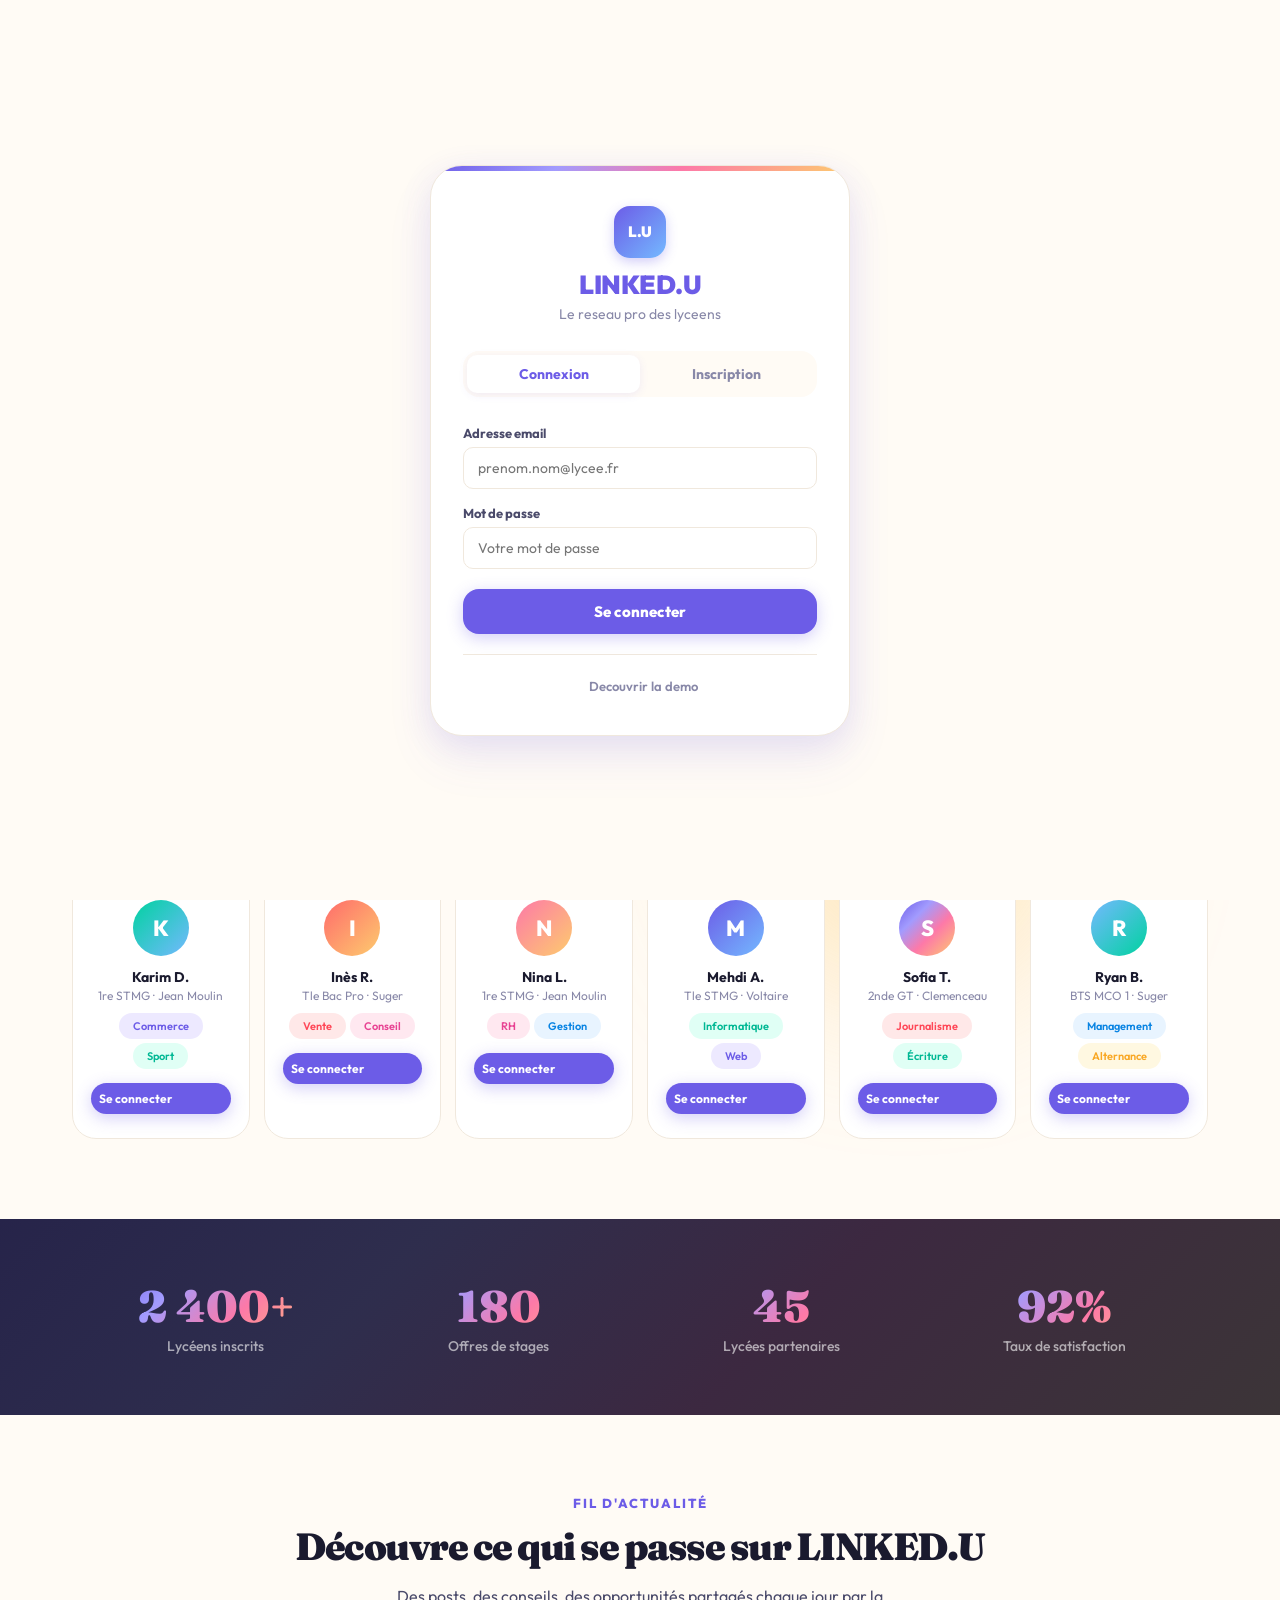
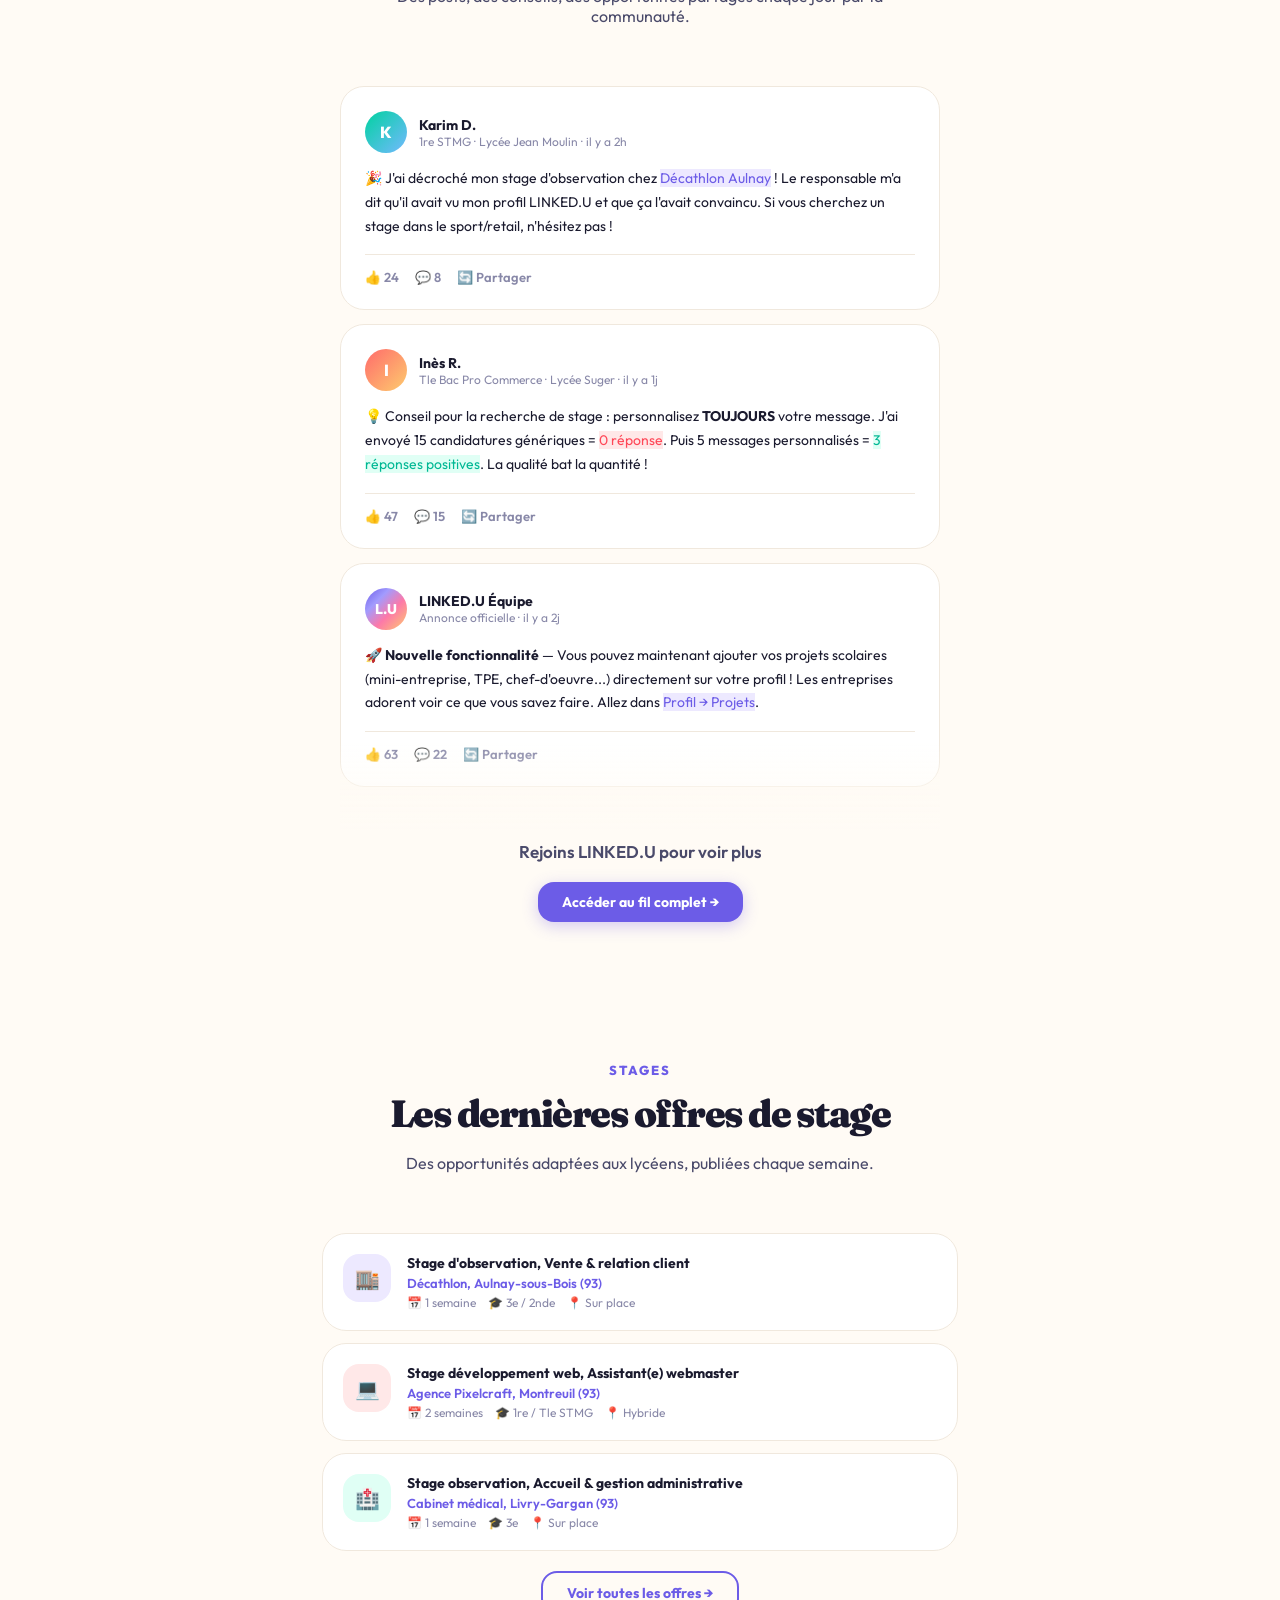
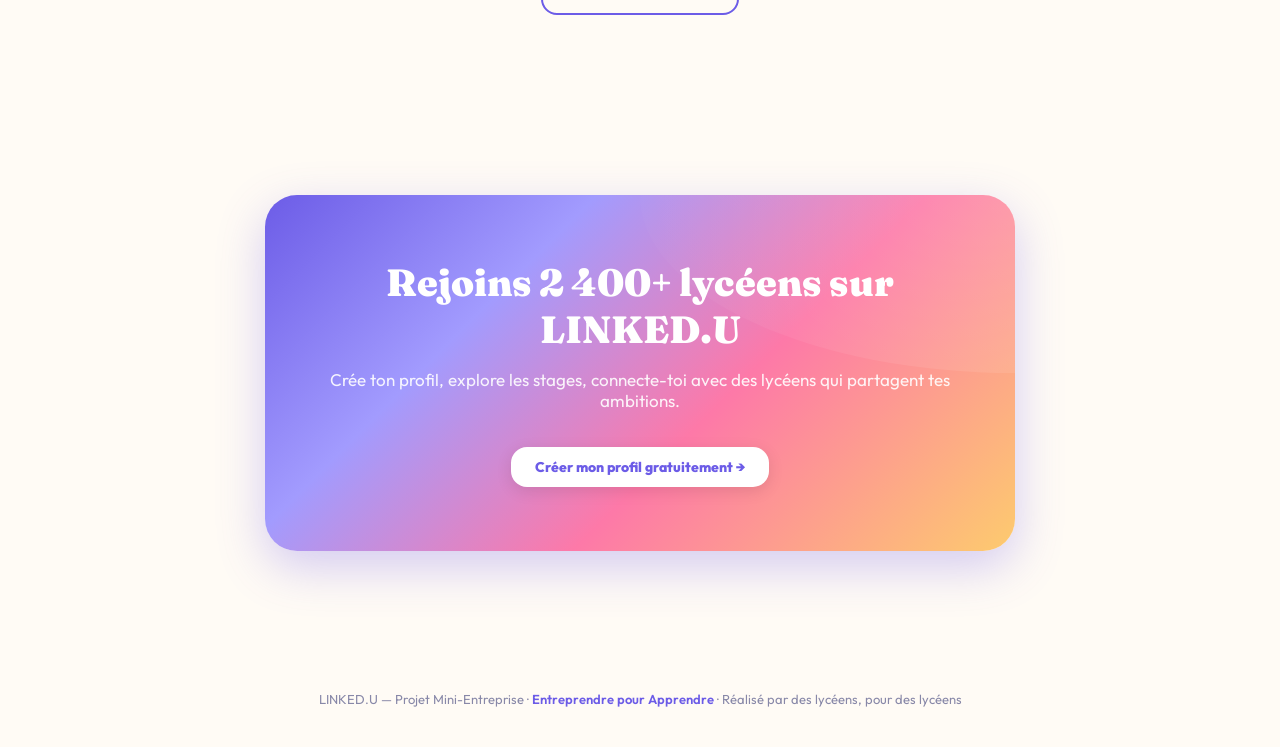
==== commit 3ed6f321: "Feature: login simulé, recherche, profils cliquables, PWA, 404, scroll reveal, empty states, persist" ====
--- a/index.html
+++ b/index.html
@@ -3,6 +3,13 @@
 <head>
 <meta charset="UTF-8">
 <meta name="viewport" content="width=device-width, initial-scale=1.0">
+<link rel="icon" type="image/svg+xml" href="/favicon.svg">
+<link rel="manifest" href="/manifest.json">
+<meta name="theme-color" content="#6C5CE7">
+<meta name="apple-mobile-web-app-capable" content="yes">
+<meta name="apple-mobile-web-app-status-bar-style" content="default">
+<meta name="apple-mobile-web-app-title" content="LINKED.U">
+<link rel="apple-touch-icon" href="/favicon.svg">
 <title>LINKED.U — Le réseau pro des lycéens</title>
 <link rel="preconnect" href="https://fonts.googleapis.com">
 <link href="https://fonts.googleapis.com/css2?family=Outfit:wght@300;400;500;600;700;800;900&family=Fraunces:ital,opsz,wght@0,9..144,700;0,9..144,800;0,9..144,900;1,9..144,700&display=swap" rel="stylesheet">
@@ -400,9 +407,169 @@
 .d1{animation-delay:.1s}.d2{animation-delay:.2s}.d3{animation-delay:.3s}.d4{animation-delay:.4s}.d5{animation-delay:.5s}.d6{animation-delay:.6s}
 
 .view{display:none}.view.active{display:block}
+
+/* Comments section */
+.comments-section{padding-top:14px;border-top:1px solid var(--border);margin-top:14px;display:none}
+.comments-section.open{display:block}
+.comment{display:flex;gap:10px;margin-bottom:10px}
+.comment .avatar-grad{width:30px;height:30px;font-size:11px;flex-shrink:0}
+.comment-content{background:var(--bg);border-radius:var(--radius);padding:10px 14px;flex:1}
+.comment-content .c-name{font-size:12px;font-weight:700;margin-bottom:2px}
+.comment-content .c-text{font-size:13px;color:var(--ink-2);line-height:1.5}
+.comment-input-row{display:flex;gap:8px;margin-top:12px}
+.comment-input-row input{flex:1;border:1.5px solid var(--border);border-radius:var(--radius);padding:8px 14px;font-family:var(--font);font-size:13px;outline:none;transition:border-color .2s}
+.comment-input-row input:focus{border-color:var(--electric)}
+.comment-input-row button{background:var(--electric);color:#fff;border:none;border-radius:var(--radius);padding:8px 14px;font-family:var(--font);font-size:13px;font-weight:600;cursor:pointer;transition:background .2s}
+.comment-input-row button:hover{background:#5B4BD5}
+
+/* Notifications panel */
+.notif-panel{position:absolute;top:50px;right:0;width:320px;background:var(--surface);border:1.5px solid var(--border);border-radius:var(--radius-lg);box-shadow:var(--shadow-lg);z-index:100;display:none;overflow:hidden}
+.notif-panel.open{display:block}
+.notif-panel-header{padding:14px 18px;border-bottom:1px solid var(--border);font-weight:700;font-size:14px;display:flex;justify-content:space-between;align-items:center}
+.notif-panel-header span{font-size:12px;color:var(--electric);cursor:pointer;font-weight:600}
+.notif-item{display:flex;gap:10px;padding:12px 18px;border-bottom:1px solid var(--border);transition:background .15s;cursor:pointer}
+.notif-item:hover{background:var(--bg)}
+.notif-item.unread{background:var(--electric-light)}
+.notif-item .n-icon{width:36px;height:36px;border-radius:50%;display:grid;place-items:center;font-size:16px;flex-shrink:0}
+.notif-item .n-text{font-size:13px;color:var(--ink);line-height:1.4}
+.notif-item .n-text strong{font-weight:700}
+.notif-item .n-time{font-size:11px;color:var(--ink-3);margin-top:2px}
+
+/* Search results dropdown */
+.search-results{position:absolute;top:100%;left:0;right:0;background:var(--surface);border:1.5px solid var(--border);border-radius:0 0 var(--radius) var(--radius);box-shadow:var(--shadow-lg);z-index:100;display:none;max-height:320px;overflow-y:auto}
+.search-results.open{display:block}
+.search-bar{position:relative}
+.sr-item{display:flex;align-items:center;gap:10px;padding:10px 16px;cursor:pointer;transition:background .15s;border-bottom:1px solid var(--border)}
+.sr-item:last-child{border:none}
+.sr-item:hover{background:var(--electric-light)}
+.sr-item .sr-icon{width:32px;height:32px;border-radius:var(--radius-sm);display:grid;place-items:center;font-size:14px;flex-shrink:0}
+.sr-item .sr-text{font-size:13px;font-weight:600}
+.sr-item .sr-sub{font-size:11px;color:var(--ink-3)}
+.sr-empty{padding:20px;text-align:center;font-size:13px;color:var(--ink-3)}
+
+/* Mobile hamburger */
+.hamburger{display:none;width:38px;height:38px;border:1.5px solid var(--border);border-radius:var(--radius-sm);background:var(--surface);cursor:pointer;flex-direction:column;align-items:center;justify-content:center;gap:4px}
+.hamburger span{display:block;width:18px;height:2px;background:var(--ink);border-radius:2px;transition:all .3s}
+.mobile-menu{display:none;position:fixed;inset:0;z-index:200;background:rgba(0,0,0,.4)}
+.mobile-menu.open{display:flex}
+.mobile-menu-panel{width:280px;background:var(--surface);height:100%;padding:20px;display:flex;flex-direction:column;gap:4px;margin-left:auto;animation:slideIn .3s ease}
+@keyframes slideIn{from{transform:translateX(100%)}to{transform:translateX(0)}}
+.mobile-menu-panel .mm-header{display:flex;justify-content:space-between;align-items:center;margin-bottom:20px;padding-bottom:16px;border-bottom:1px solid var(--border)}
+.mobile-menu-panel .mm-close{width:32px;height:32px;border-radius:50%;border:none;background:var(--bg);cursor:pointer;font-size:18px;display:grid;place-items:center}
+.mm-link{display:flex;align-items:center;gap:12px;padding:12px 14px;border-radius:var(--radius-sm);font-size:15px;font-weight:600;color:var(--ink-2);cursor:pointer;border:none;background:none;width:100%;text-align:left;font-family:var(--font);transition:all .15s}
+.mm-link:hover{background:var(--electric-light);color:var(--electric)}
+
+@media(max-width:768px){
+  .hamburger{display:flex}
+  .people-scroll{grid-template-columns:repeat(2,1fr)}
+  .mini-post:nth-child(1){transform:none}
+  .mini-post:nth-child(2){transform:none;margin-left:0}
+  .mini-post:nth-child(3){transform:none;margin-left:0}
+}
+/* Clickable user */
+.clickable-user{cursor:pointer;transition:color .2s}
+.clickable-user:hover{color:var(--electric)}
+.clickable-avatar{cursor:pointer;transition:transform .2s}
+.clickable-avatar:hover{transform:scale(1.1)}
+@keyframes fadeInUp{from{opacity:0;transform:translateY(16px)}to{opacity:1;transform:translateY(0)}}
+/* Empty state */
+.empty-state{display:flex;flex-direction:column;align-items:center;justify-content:center;padding:48px 24px;gap:12px;text-align:center}
+.empty-state i{font-size:40px;color:var(--ink-3);opacity:.45}
+.empty-state p{font-size:14px;color:var(--ink-3);margin:0;font-weight:500}
+/* Scroll reveal */
+.reveal{opacity:0;transform:translateY(30px);transition:opacity 0.6s ease,transform 0.6s ease}
+.reveal.visible{opacity:1;transform:translateY(0)}
+.reveal-delay-1{transition-delay:0.1s}
+.reveal-delay-2{transition-delay:0.2s}
+.reveal-delay-3{transition-delay:0.3s}
+.reveal-delay-4{transition-delay:0.4s}
+/* ===== LOGIN/SIGNUP OVERLAY ===== */
+.auth-overlay{position:fixed;inset:0;z-index:9999;background:var(--bg);display:flex;align-items:center;justify-content:center;overflow-y:auto}
+.auth-overlay.hidden{display:none}
+.auth-box{width:100%;max-width:420px;margin:32px auto;padding:40px 32px;background:var(--surface);border-radius:var(--radius-xl);box-shadow:var(--shadow-lg);border:1px solid var(--border);position:relative;overflow:hidden}
+.auth-box::before{content:'';position:absolute;top:0;left:0;right:0;height:5px;background:var(--grad-hero)}
+.auth-logo{text-align:center;margin-bottom:28px}
+.auth-logo .logo-mark{background:var(--grad-cool);color:#fff;width:52px;height:52px;border-radius:var(--radius);display:inline-grid;place-items:center;font-size:15px;font-weight:900;letter-spacing:-.5px;box-shadow:0 4px 12px rgba(108,92,231,.3);margin-bottom:10px}
+.auth-logo-title{font-family:var(--font);font-weight:900;font-size:26px;color:var(--electric);letter-spacing:-.5px}
+.auth-logo-sub{font-size:14px;color:var(--ink-3);margin-top:4px}
+.auth-tabs{display:flex;border-radius:var(--radius);background:var(--bg);padding:4px;margin-bottom:28px}
+.auth-tab{flex:1;padding:10px;border:none;background:none;font-family:var(--font);font-size:14px;font-weight:700;color:var(--ink-3);cursor:pointer;border-radius:var(--radius-sm);transition:all .25s}
+.auth-tab.active{background:var(--surface);color:var(--electric);box-shadow:0 2px 8px rgba(108,92,231,.1)}
+.auth-form{display:none;flex-direction:column;gap:16px}
+.auth-form.active{display:flex}
+.auth-field label{display:block;font-size:13px;font-weight:700;color:var(--ink-2);margin-bottom:6px}
+.auth-field input,.auth-field select{width:100%;padding:11px 14px;border:1.5px solid var(--border);border-radius:var(--radius-sm);font-family:var(--font);font-size:14px;color:var(--ink);background:var(--surface);transition:border-color .2s,box-shadow .2s;outline:none;-webkit-appearance:none;appearance:none}
+.auth-field input:focus,.auth-field select:focus{border-color:var(--electric);box-shadow:0 0 0 3px var(--electric-light)}
+.auth-field select{background-image:url("data:image/svg+xml,%3Csvg xmlns='http://www.w3.org/2000/svg' width='12' height='8'%3E%3Cpath d='M1 1l5 5 5-5' stroke='%234A4A6A' stroke-width='2' fill='none'/%3E%3C/svg%3E");background-repeat:no-repeat;background-position:right 14px center;padding-right:36px}
+.auth-submit{width:100%;padding:13px;border:none;border-radius:var(--radius);font-family:var(--font);font-size:15px;font-weight:800;cursor:pointer;transition:all .25s;margin-top:4px;background:var(--electric);color:#fff;box-shadow:0 4px 16px rgba(108,92,231,.3)}
+.auth-submit:hover{transform:translateY(-2px);box-shadow:0 8px 24px rgba(108,92,231,.4);background:#5B4BD5}
+.auth-demo-link{text-align:center;margin-top:20px;padding-top:20px;border-top:1px solid var(--border)}
+.auth-demo-link a{color:var(--ink-3);font-size:13px;font-weight:600;text-decoration:none;transition:color .2s}
+.auth-demo-link a:hover{color:var(--electric)}
+.auth-demo-link a i{margin-right:6px}
+@media(max-width:480px){.auth-box{margin:16px;padding:28px 20px}.auth-logo-title{font-size:22px}}
 </style>
 </head>
 <body>
+
+<!-- ===== AUTH OVERLAY ===== -->
+<div class="auth-overlay" id="authOverlay">
+  <div class="auth-box">
+    <div class="auth-logo">
+      <div class="logo-mark">L.U</div>
+      <div class="auth-logo-title">LINKED.U</div>
+      <div class="auth-logo-sub">Le reseau pro des lyceens</div>
+    </div>
+    <div class="auth-tabs">
+      <button class="auth-tab active" onclick="switchAuthTab('login')" id="tabLogin">Connexion</button>
+      <button class="auth-tab" onclick="switchAuthTab('signup')" id="tabSignup">Inscription</button>
+    </div>
+    <form class="auth-form active" id="formLogin" onsubmit="handleAuthSubmit(event)">
+      <div class="auth-field">
+        <label for="loginEmail">Adresse email</label>
+        <input type="email" id="loginEmail" placeholder="prenom.nom@lycee.fr" required>
+      </div>
+      <div class="auth-field">
+        <label for="loginPassword">Mot de passe</label>
+        <input type="password" id="loginPassword" placeholder="Votre mot de passe" required>
+      </div>
+      <button type="submit" class="auth-submit">Se connecter</button>
+    </form>
+    <form class="auth-form" id="formSignup" onsubmit="handleAuthSubmit(event)">
+      <div class="auth-field">
+        <label for="signupNom">Nom</label>
+        <input type="text" id="signupNom" placeholder="Votre nom" required>
+      </div>
+      <div class="auth-field">
+        <label for="signupPrenom">Prenom</label>
+        <input type="text" id="signupPrenom" placeholder="Votre prenom" required>
+      </div>
+      <div class="auth-field">
+        <label for="signupClasse">Classe</label>
+        <select id="signupClasse" required>
+          <option value="" disabled selected>Choisir votre classe</option>
+          <option value="3e">3e</option>
+          <option value="2nde GT">2nde GT</option>
+          <option value="1re STMG">1re STMG</option>
+          <option value="Tle STMG">Tle STMG</option>
+          <option value="BTS MCO">BTS MCO</option>
+        </select>
+      </div>
+      <div class="auth-field">
+        <label for="signupEmail">Adresse email</label>
+        <input type="email" id="signupEmail" placeholder="prenom.nom@lycee.fr" required>
+      </div>
+      <div class="auth-field">
+        <label for="signupPassword">Mot de passe</label>
+        <input type="password" id="signupPassword" placeholder="Choisir un mot de passe" required>
+      </div>
+      <button type="submit" class="auth-submit">Creer mon compte</button>
+    </form>
+    <div class="auth-demo-link">
+      <a href="#" onclick="handleDemoBypass(event)"><i class="fas fa-eye"></i> Decouvrir la demo</a>
+    </div>
+  </div>
+</div>
 
 <!-- Decorative blobs -->
 <div class="blob blob-1"></div>
@@ -421,8 +588,28 @@
         <button class="btn btn-outline btn-sm" onclick="showApp(event)">Se connecter</button>
         <button class="btn btn-primary btn-sm" onclick="showApp(event)">S'inscrire</button>
       </div>
+    <button class="hamburger" onclick="document.getElementById('mobile-menu').classList.add('open')"><span></span><span></span><span></span></button>
     </div>
   </nav>
+
+  <!-- Mobile menu -->
+  <div class="mobile-menu" id="mobile-menu" onclick="if(event.target===this)this.classList.remove('open')">
+    <div class="mobile-menu-panel">
+      <div class="mm-header">
+        <div class="nav-logo"><span class="logo-mark">L.U</span> LINKED.U</div>
+        <button class="mm-close" onclick="document.getElementById('mobile-menu').classList.remove('open')">✕</button>
+      </div>
+      <button class="mm-link" onclick="document.getElementById('mobile-menu').classList.remove('open');document.getElementById('communaute').scrollIntoView({behavior:'smooth'})">🌐 Communauté</button>
+      <button class="mm-link" onclick="document.getElementById('mobile-menu').classList.remove('open');document.getElementById('fil').scrollIntoView({behavior:'smooth'})">📱 Fil d'actu</button>
+      <button class="mm-link" onclick="document.getElementById('mobile-menu').classList.remove('open');showApp(event)">🎯 Stages & offres</button>
+      <button class="mm-link" onclick="document.getElementById('mobile-menu').classList.remove('open');showApp(event)">💬 Messages</button>
+      <button class="mm-link" onclick="document.getElementById('mobile-menu').classList.remove('open');showApp(event)">👤 Mon profil</button>
+      <div style="margin-top:auto;display:flex;flex-direction:column;gap:8px;padding-top:20px;border-top:1px solid var(--border)">
+        <button class="btn btn-outline" style="width:100%" onclick="document.getElementById('mobile-menu').classList.remove('open');showApp(event)">Se connecter</button>
+        <button class="btn btn-primary" style="width:100%" onclick="document.getElementById('mobile-menu').classList.remove('open');showApp(event)">S'inscrire</button>
+      </div>
+    </div>
+  </div>
 
   <section class="hero">
     <div class="anim d1">
@@ -497,42 +684,42 @@
     <div class="section-title">Qui est sur LINKED.U ?</div>
     <div class="section-sub">Des lycéens comme toi, qui construisent leur avenir professionnel ensemble.</div>
     <div class="people-scroll">
-      <div class="profile-mini anim d1">
+      <div class="profile-mini anim d1 reveal reveal-delay-1">
         <div class="pm-avatar" style="background:var(--grad-fresh)">K</div>
         <div class="pm-name">Karim D.</div>
         <div class="pm-role">1re STMG · Jean Moulin</div>
         <div class="pm-tags"><span class="tag t-purple">Commerce</span><span class="tag t-lime">Sport</span></div>
         <button class="btn btn-primary" style="width:100%;padding:8px;font-size:12px" onclick="showApp(event)">Se connecter</button>
       </div>
-      <div class="profile-mini anim d2">
+      <div class="profile-mini anim d2 reveal reveal-delay-2">
         <div class="pm-avatar" style="background:var(--grad-warm)">I</div>
         <div class="pm-name">Inès R.</div>
         <div class="pm-role">Tle Bac Pro · Suger</div>
         <div class="pm-tags"><span class="tag t-coral">Vente</span><span class="tag t-pink">Conseil</span></div>
         <button class="btn btn-primary" style="width:100%;padding:8px;font-size:12px" onclick="showApp(event)">Se connecter</button>
       </div>
-      <div class="profile-mini anim d3">
+      <div class="profile-mini anim d3 reveal reveal-delay-3">
         <div class="pm-avatar" style="background:var(--grad-sunset)">N</div>
         <div class="pm-name">Nina L.</div>
         <div class="pm-role">1re STMG · Jean Moulin</div>
         <div class="pm-tags"><span class="tag t-pink">RH</span><span class="tag t-sky">Gestion</span></div>
         <button class="btn btn-primary" style="width:100%;padding:8px;font-size:12px" onclick="showApp(event)">Se connecter</button>
       </div>
-      <div class="profile-mini anim d4">
+      <div class="profile-mini anim d4 reveal reveal-delay-4">
         <div class="pm-avatar" style="background:var(--grad-cool)">M</div>
         <div class="pm-name">Mehdi A.</div>
         <div class="pm-role">Tle STMG · Voltaire</div>
         <div class="pm-tags"><span class="tag t-lime">Informatique</span><span class="tag t-purple">Web</span></div>
         <button class="btn btn-primary" style="width:100%;padding:8px;font-size:12px" onclick="showApp(event)">Se connecter</button>
       </div>
-      <div class="profile-mini anim d5">
+      <div class="profile-mini anim d5 reveal reveal-delay-1">
         <div class="pm-avatar" style="background:var(--grad-hero)">S</div>
         <div class="pm-name">Sofia T.</div>
         <div class="pm-role">2nde GT · Clemenceau</div>
         <div class="pm-tags"><span class="tag t-coral">Journalisme</span><span class="tag t-lime">Écriture</span></div>
         <button class="btn btn-primary" style="width:100%;padding:8px;font-size:12px" onclick="showApp(event)">Se connecter</button>
       </div>
-      <div class="profile-mini anim d6">
+      <div class="profile-mini anim d6 reveal reveal-delay-2">
         <div class="pm-avatar" style="background:linear-gradient(135deg,var(--sky),var(--lime))">R</div>
         <div class="pm-name">Ryan B.</div>
         <div class="pm-role">BTS MCO 1 · Suger</div>
@@ -558,7 +745,7 @@
     <div class="section-title">Découvre ce qui se passe sur LINKED.U</div>
     <div class="section-sub">Des posts, des conseils, des opportunités partagés chaque jour par la communauté.</div>
     <div class="feed-preview-inner">
-      <div class="lp-post anim d1">
+      <div class="lp-post anim d1 reveal reveal-delay-1">
         <div class="lp-post-header">
           <div class="avatar-grad" style="background:var(--grad-fresh);width:42px;height:42px;font-size:16px">K</div>
           <div class="info">
@@ -576,7 +763,7 @@
         </div>
       </div>
 
-      <div class="lp-post anim d2">
+      <div class="lp-post anim d2 reveal reveal-delay-2">
         <div class="lp-post-header">
           <div class="avatar-grad" style="background:var(--grad-warm);width:42px;height:42px;font-size:16px">I</div>
           <div class="info">
@@ -594,7 +781,7 @@
         </div>
       </div>
 
-      <div class="lp-post anim d3">
+      <div class="lp-post anim d3 reveal reveal-delay-3">
         <div class="lp-post-header">
           <div class="avatar-grad" style="background:var(--grad-hero);width:42px;height:42px;font-size:14px">L.U</div>
           <div class="info">
@@ -625,7 +812,7 @@
     <div class="section-title">Les dernières offres de stage</div>
     <div class="section-sub">Des opportunités adaptées aux lycéens, publiées chaque semaine.</div>
 
-    <div class="mini-stage anim d1">
+    <div class="mini-stage anim d1 reveal reveal-delay-1">
       <div class="ms-logo" style="background:var(--electric-light);color:var(--electric)">🏬</div>
       <div class="ms-info">
         <h3>Stage d'observation, Vente & relation client</h3>
@@ -633,7 +820,7 @@
         <div class="ms-details"><span>📅 1 semaine</span><span>🎓 3e / 2nde</span><span>📍 Sur place</span></div>
       </div>
     </div>
-    <div class="mini-stage anim d2">
+    <div class="mini-stage anim d2 reveal reveal-delay-2">
       <div class="ms-logo" style="background:var(--coral-light);color:var(--coral)">💻</div>
       <div class="ms-info">
         <h3>Stage développement web, Assistant(e) webmaster</h3>
@@ -641,7 +828,7 @@
         <div class="ms-details"><span>📅 2 semaines</span><span>🎓 1re / Tle STMG</span><span>📍 Hybride</span></div>
       </div>
     </div>
-    <div class="mini-stage anim d3">
+    <div class="mini-stage anim d3 reveal reveal-delay-3">
       <div class="ms-logo" style="background:var(--lime-light);color:#00B894">🏥</div>
       <div class="ms-info">
         <h3>Stage observation, Accueil & gestion administrative</h3>
@@ -657,7 +844,7 @@
 
   <!-- CTA -->
   <section class="cta-section">
-    <div class="cta-box">
+    <div class="cta-box reveal">
       <h2>Rejoins 2 400+ lycéens sur LINKED.U</h2>
       <p>Crée ton profil, explore les stages, connecte-toi avec des lycéens qui partagent tes ambitions.</p>
       <button class="btn btn-white" onclick="showApp(event)">Créer mon profil gratuitement →</button>
@@ -692,13 +879,37 @@
 
   <main class="app-main">
     <div class="app-topbar">
-      <div class="search-bar">
+      <div class="search-bar" id="search-bar">
         <span>🔍</span>
-        <input type="text" placeholder="Rechercher un stage, un profil, une ressource...">
-      </div>
-      <div class="topbar-actions">
-        <button class="topbar-btn" title="Notifications">🔔<span class="notif-dot"></span></button>
+        <input type="text" id="search-input" placeholder="Rechercher un stage, un profil, une ressource...">
+        <div class="search-results" id="search-results"></div>
+      </div>
+      <div class="topbar-actions" style="position:relative">
+        <button class="topbar-btn" title="Notifications" id="notif-btn">🔔<span class="notif-dot" id="notif-dot"></span></button>
         <button class="topbar-btn" title="Retour accueil" onclick="showLanding()">🏠</button>
+        <div class="notif-panel" id="notif-panel">
+          <div class="notif-panel-header">Notifications <span id="notif-clear">Tout marquer lu</span></div>
+          <div class="notif-item unread">
+            <div class="n-icon" style="background:var(--lime-light)">🎯</div>
+            <div><div class="n-text"><strong>Nouvelle offre</strong> : Stage d'observation chez Décathlon</div><div class="n-time">il y a 1h</div></div>
+          </div>
+          <div class="notif-item unread">
+            <div class="n-icon" style="background:var(--electric-light)">👍</div>
+            <div><div class="n-text"><strong>Karim D.</strong> a aimé ta publication</div><div class="n-time">il y a 3h</div></div>
+          </div>
+          <div class="notif-item unread">
+            <div class="n-icon" style="background:var(--coral-light)">💬</div>
+            <div><div class="n-text"><strong>Inès R.</strong> a commenté ton post</div><div class="n-time">il y a 5h</div></div>
+          </div>
+          <div class="notif-item">
+            <div class="n-icon" style="background:var(--pink-light)">🤝</div>
+            <div><div class="n-text"><strong>Sofia T.</strong> veut se connecter avec toi</div><div class="n-time">Hier</div></div>
+          </div>
+          <div class="notif-item">
+            <div class="n-icon" style="background:var(--sun-light)">🏅</div>
+            <div><div class="n-text">Tu as obtenu le badge <strong>Profil complété</strong></div><div class="n-time">il y a 2j</div></div>
+          </div>
+        </div>
       </div>
     </div>
 
@@ -1067,6 +1278,33 @@
 </div>
 
 <script>
+// ─── Auth overlay logic ─────────────────────────────────────────────────────
+(function(){
+  var overlay = document.getElementById('authOverlay');
+  if(localStorage.getItem('nexta_logged_in') === 'true'){
+    overlay.classList.add('hidden');
+  }
+})();
+
+function switchAuthTab(tab){
+  document.getElementById('tabLogin').classList.toggle('active', tab==='login');
+  document.getElementById('tabSignup').classList.toggle('active', tab==='signup');
+  document.getElementById('formLogin').classList.toggle('active', tab==='login');
+  document.getElementById('formSignup').classList.toggle('active', tab==='signup');
+}
+
+function handleAuthSubmit(e){
+  e.preventDefault();
+  localStorage.setItem('nexta_logged_in','true');
+  document.getElementById('authOverlay').classList.add('hidden');
+}
+
+function handleDemoBypass(e){
+  e.preventDefault();
+  localStorage.setItem('nexta_logged_in','true');
+  document.getElementById('authOverlay').classList.add('hidden');
+}
+
 // ─── Nav scroll ───────────────────────────────────────────────────────────────
 window.addEventListener('scroll',()=>document.getElementById('nav').classList.toggle('scrolled',window.scrollY>50));
 
@@ -1095,6 +1333,10 @@
   document.getElementById('view-'+v).classList.add('active');
   document.querySelectorAll('.sidebar-link').forEach(l=>l.classList.remove('active'));
   if(btn)btn.classList.add('active');
+  // Clear search on view switch
+  var si=document.getElementById('search-input');
+  if(si)si.value='';
+  clearViewSearch();
 }
 
 // ─── Filter chips ────────────────────────────────────────────────────────────
@@ -1297,6 +1539,322 @@
 // Scroll auto chat au chargement
 const msgBody=document.querySelector('.msg-panel-body');
 if(msgBody)msgBody.scrollTop=msgBody.scrollHeight;
+
+// ─── Commentaires ────────────────────────────────────────────────────────────
+const defaultComments={
+  0:[
+    {name:'Inès R.',initial:'I',grad:'var(--grad-warm)',text:'Trop bien ! Tu me donnes le contact du responsable ?'},
+    {name:'Nina L.',initial:'N',grad:'var(--grad-sunset)',text:'Bravo Karim ! 🎉'},
+  ],
+  1:[
+    {name:'Amira K.',initial:'A',grad:'var(--grad-candy)',text:'Merci monsieur, je la télécharge tout de suite !'},
+    {name:'Karim D.',initial:'K',grad:'var(--grad-fresh)',text:'Super utile, merci !'},
+  ],
+  2:[
+    {name:'Mehdi A.',initial:'M',grad:'var(--grad-cool)',text:'Tellement vrai ! La personnalisation change tout.'},
+  ],
+  3:[
+    {name:'Amira K.',initial:'A',grad:'var(--grad-candy)',text:'Trop cool cette fonctionnalité !'},
+  ],
+};
+
+function initComments(){
+  document.querySelectorAll('#view-feed .post-card').forEach((card,idx)=>{
+    // Ajouter section commentaires sous post-actions
+    if(card.querySelector('.comments-section'))return;
+    const section=document.createElement('div');
+    section.className='comments-section';
+    const comments=defaultComments[idx]||[];
+    section.innerHTML=`
+      <div class="comments-list">${comments.map(c=>`
+        <div class="comment">
+          <div class="avatar-grad" style="background:${c.grad};width:30px;height:30px;font-size:11px">${c.initial}</div>
+          <div class="comment-content"><div class="c-name">${c.name}</div><div class="c-text">${c.text}</div></div>
+        </div>`).join('')}
+      </div>
+      <div class="comment-input-row">
+        <input type="text" placeholder="Écrire un commentaire...">
+        <button>Envoyer</button>
+      </div>`;
+    card.appendChild(section);
+
+    // Toggle commentaires au clic sur le bouton 💬
+    const commentBtn=card.querySelectorAll('.post-action')[1];
+    if(commentBtn&&commentBtn.textContent.includes('💬')){
+      commentBtn.addEventListener('click',()=>{
+        section.classList.toggle('open');
+      });
+    }
+
+    // Envoyer un commentaire
+    const cInput=section.querySelector('input');
+    const cBtn=section.querySelector('button');
+    function addComment(){
+      const text=cInput.value.trim();
+      if(!text)return;
+      const list=section.querySelector('.comments-list');
+      list.insertAdjacentHTML('beforeend',`
+        <div class="comment">
+          <div class="avatar-grad" style="background:var(--grad-candy);width:30px;height:30px;font-size:11px">A</div>
+          <div class="comment-content"><div class="c-name">Amira K.</div><div class="c-text">${text.replace(/</g,'&lt;')}</div></div>
+        </div>`);
+      cInput.value='';
+      // Mettre a jour le compteur
+      const count=list.querySelectorAll('.comment').length;
+      if(commentBtn)commentBtn.textContent='💬 '+count;
+      showToast('Commentaire ajouté');
+    }
+    cBtn.addEventListener('click',addComment);
+    cInput.addEventListener('keydown',e=>{if(e.key==='Enter')addComment();});
+  });
+}
+initComments();
+
+// ─── Partager ────────────────────────────────────────────────────────────────
+document.querySelectorAll('.post-action').forEach(btn=>{
+  if(btn.textContent.includes('Partager')){
+    btn.addEventListener('click',()=>{
+      if(navigator.share){
+        navigator.share({title:'LINKED.U',text:'Découvre ce post sur LINKED.U !',url:'https://linked-u.netlify.app'});
+      } else {
+        navigator.clipboard.writeText('https://linked-u.netlify.app').then(()=>showToast('Lien copié !'));
+      }
+    });
+  }
+  if(btn.textContent.includes('🔖')){
+    btn.addEventListener('click',function(){
+      if(this.dataset.saved==='1'){
+        this.dataset.saved='0';
+        this.style.color='';
+        this.style.background='';
+        showToast('Post retiré des favoris');
+      } else {
+        this.dataset.saved='1';
+        this.style.color='var(--sun-hot)';
+        this.style.background='var(--sun-light)';
+        showToast('Post sauvegardé !');
+      }
+    });
+  }
+});
+
+// ─── Notifications panel ─────────────────────────────────────────────────────
+(function(){
+  const btn=document.getElementById('notif-btn');
+  const panel=document.getElementById('notif-panel');
+  const dot=document.getElementById('notif-dot');
+  const clear=document.getElementById('notif-clear');
+  if(!btn||!panel)return;
+  btn.addEventListener('click',e=>{
+    e.stopPropagation();
+    panel.classList.toggle('open');
+  });
+  document.addEventListener('click',e=>{
+    if(!panel.contains(e.target)&&e.target!==btn)panel.classList.remove('open');
+  });
+  // Marquer une notif comme lue
+  panel.querySelectorAll('.notif-item').forEach(item=>{
+    item.addEventListener('click',()=>{
+      item.classList.remove('unread');
+      const unread=panel.querySelectorAll('.notif-item.unread').length;
+      if(unread===0&&dot)dot.style.display='none';
+    });
+  });
+  // Tout marquer lu
+  if(clear)clear.addEventListener('click',()=>{
+    panel.querySelectorAll('.notif-item').forEach(i=>i.classList.remove('unread'));
+    if(dot)dot.style.display='none';
+    showToast('Notifications marquées comme lues');
+  });
+})();
+
+// ─── Recherche fonctionnelle (filtre la vue active) ─────────────────────────
+function clearViewSearch(){
+  document.querySelectorAll('.search-hidden').forEach(function(el){
+    el.classList.remove('search-hidden');
+    el.style.display='';
+  });
+  document.querySelectorAll('.search-empty-state').forEach(function(el){el.remove();});
+  var sr=document.getElementById('search-results');
+  if(sr){sr.classList.remove('open');sr.innerHTML='';}
+}
+(function(){
+  var input=document.getElementById('search-input');
+  var resultsPanel=document.getElementById('search-results');
+  if(!input||!resultsPanel)return;
+
+  var style=document.createElement('style');
+  style.textContent='.search-hidden{display:none!important}.search-empty-state{text-align:center;padding:40px 20px;color:var(--ink-3);font-size:14px;font-weight:500;grid-column:1/-1}';
+  document.head.appendChild(style);
+
+  var timeout;
+  input.addEventListener('input',function(){
+    clearTimeout(timeout);
+    timeout=setTimeout(function(){
+      var q=input.value.trim().toLowerCase();
+      resultsPanel.classList.remove('open');
+      resultsPanel.innerHTML='';
+      clearViewSearch();
+      if(q.length<2)return;
+
+      var activeView=document.querySelector('.view.active');
+      if(!activeView)return;
+      var viewId=activeView.id;
+      var cards=[];
+      var matchCount=0;
+      var parentForEmpty=null;
+
+      if(viewId==='view-feed'){
+        cards=activeView.querySelectorAll('.post-card');
+        parentForEmpty=activeView;
+        cards.forEach(function(card){
+          var text='';
+          var authorEl=card.querySelector('.name');
+          var bodyEl=card.querySelector('.post-body');
+          if(authorEl)text+=authorEl.textContent.toLowerCase()+' ';
+          if(bodyEl)text+=bodyEl.textContent.toLowerCase();
+          if(text.includes(q)){matchCount++;}
+          else{card.classList.add('search-hidden');card.style.display='none';}
+        });
+      } else if(viewId==='view-stages'){
+        cards=activeView.querySelectorAll('.stage-card');
+        parentForEmpty=activeView;
+        cards.forEach(function(card){
+          var text=card.textContent.toLowerCase();
+          if(text.includes(q)){matchCount++;}
+          else{card.classList.add('search-hidden');card.style.display='none';}
+        });
+      } else if(viewId==='view-ressources'){
+        cards=activeView.querySelectorAll('.post-card');
+        parentForEmpty=activeView;
+        cards.forEach(function(card){
+          var text=card.textContent.toLowerCase();
+          if(text.includes(q)){matchCount++;}
+          else{card.classList.add('search-hidden');card.style.display='none';}
+        });
+      } else if(viewId==='view-reseau'){
+        cards=activeView.querySelectorAll('.net-card');
+        parentForEmpty=cards.length>0?cards[0].parentElement:activeView;
+        cards.forEach(function(card){
+          var text=card.textContent.toLowerCase();
+          if(text.includes(q)){matchCount++;}
+          else{card.classList.add('search-hidden');card.style.display='none';}
+        });
+      } else {
+        return;
+      }
+
+      if(matchCount===0&&parentForEmpty){
+        var emptyDiv=document.createElement('div');
+        emptyDiv.className='search-empty-state';
+        emptyDiv.textContent='Aucun r\u00e9sultat pour \u00ab\u00a0'+input.value.trim()+'\u00a0\u00bb';
+        parentForEmpty.appendChild(emptyDiv);
+      }
+    },300);
+  });
+
+  document.addEventListener('click',function(e){
+    if(!resultsPanel.contains(e.target)&&e.target!==input)resultsPanel.classList.remove('open');
+  });
+})();
+
+// ─── Filtres stages fonctionnels ─────────────────────────────────────────────
+(function(){
+  const stageView=document.getElementById('view-stages');
+  if(!stageView)return;
+  const chips=stageView.querySelectorAll('.chip');
+  const cards=stageView.querySelectorAll('.stage-card');
+
+  const stageCategories=[
+    ['Tout'],
+    ['Stage 3e','3e','2nde'],
+    ['Stage 1re/Tle','1re','Tle','STMG'],
+    ['Alternance','12 mois','BTS'],
+    ['Job étudiant'],
+    ['Île-de-France','93','Paris'],
+  ];
+
+  chips.forEach((chip,i)=>{
+    chip.addEventListener('click',()=>{
+      chips.forEach(c=>c.classList.remove('active'));
+      chip.classList.add('active');
+      if(i===0){cards.forEach(c=>c.style.display='');return;}
+      const keywords=stageCategories[i]||[];
+      cards.forEach(card=>{
+        const text=card.textContent.toLowerCase();
+        const match=keywords.some(k=>text.toLowerCase().includes(k.toLowerCase()));
+        card.style.display=match?'':'none';
+      });
+    });
+  });
+})();
+
+// ─── Filtres ressources fonctionnels ─────────────────────────────────────────
+(function(){
+  const resView=document.getElementById('view-ressources');
+  if(!resView)return;
+  const chips=resView.querySelectorAll('.chip');
+  const cards=resView.querySelectorAll('.post-card');
+
+  const resCategories=[
+    ['Tout'],
+    ['Fiches','Fiche','méthodo','révision'],
+    ['Orientation','orientation','parcours'],
+    ['Méthodologie','méthodo','structurer','copie','Guide'],
+    ['CV','LM','CV','modèle','template'],
+  ];
+
+  chips.forEach((chip,i)=>{
+    chip.addEventListener('click',()=>{
+      chips.forEach(c=>c.classList.remove('active'));
+      chip.classList.add('active');
+      if(i===0){cards.forEach(c=>c.style.display='');return;}
+      const keywords=resCategories[i]||[];
+      cards.forEach(card=>{
+        const text=card.textContent;
+        const match=keywords.some(k=>text.includes(k));
+        card.style.display=match?'':'none';
+      });
+    });
+  });
+})();
+
+// ─── Mobile app nav (bottom bar) ─────────────────────────────────────────────
+(function(){
+  if(window.innerWidth>768)return;
+  // Ajouter une bottom nav pour mobile dans l'app
+  const app=document.getElementById('app');
+  if(!app)return;
+  const bar=document.createElement('div');
+  Object.assign(bar.style,{
+    position:'fixed',bottom:'0',left:'0',right:'0',
+    background:'var(--surface)',borderTop:'1px solid var(--border)',
+    display:'flex',justifyContent:'space-around',padding:'8px 0 12px',zIndex:'60',
+  });
+  bar.innerHTML=`
+    <button style="border:none;background:none;font-size:20px;cursor:pointer;padding:4px 8px;font-family:var(--font);display:flex;flex-direction:column;align-items:center;gap:2px;color:var(--electric)" onclick="switchView('feed',document.querySelectorAll('.sidebar-link')[0])">🏠<span style="font-size:10px;font-weight:600">Fil</span></button>
+    <button style="border:none;background:none;font-size:20px;cursor:pointer;padding:4px 8px;font-family:var(--font);display:flex;flex-direction:column;align-items:center;gap:2px;color:var(--ink-3)" onclick="switchView('stages',document.querySelectorAll('.sidebar-link')[1])">🎯<span style="font-size:10px;font-weight:600">Stages</span></button>
+    <button style="border:none;background:none;font-size:20px;cursor:pointer;padding:4px 8px;font-family:var(--font);display:flex;flex-direction:column;align-items:center;gap:2px;color:var(--ink-3)" onclick="switchView('profile',document.querySelectorAll('.sidebar-link')[2])">👤<span style="font-size:10px;font-weight:600">Profil</span></button>
+    <button style="border:none;background:none;font-size:20px;cursor:pointer;padding:4px 8px;font-family:var(--font);display:flex;flex-direction:column;align-items:center;gap:2px;color:var(--ink-3)" onclick="switchView('messages',document.querySelectorAll('.sidebar-link')[3])">💬<span style="font-size:10px;font-weight:600">Messages</span></button>
+    <button style="border:none;background:none;font-size:20px;cursor:pointer;padding:4px 8px;font-family:var(--font);display:flex;flex-direction:column;align-items:center;gap:2px;color:var(--ink-3)" onclick="showLanding()">🏠<span style="font-size:10px;font-weight:600">Accueil</span></button>
+  `;
+  app.appendChild(bar);
+})();
+
+// Scroll reveal animations (landing page only)
+(function(){
+  const revealEls = document.querySelectorAll('.landing .reveal');
+  if (!revealEls.length) return;
+  const observer = new IntersectionObserver(function(entries) {
+    entries.forEach(function(entry) {
+      if (entry.isIntersecting) {
+        entry.target.classList.add('visible');
+        observer.unobserve(entry.target);
+      }
+    });
+  }, { threshold: 0.1 });
+  revealEls.forEach(function(el) { observer.observe(el); });
+})();
 </script>
 </body>
 </html>
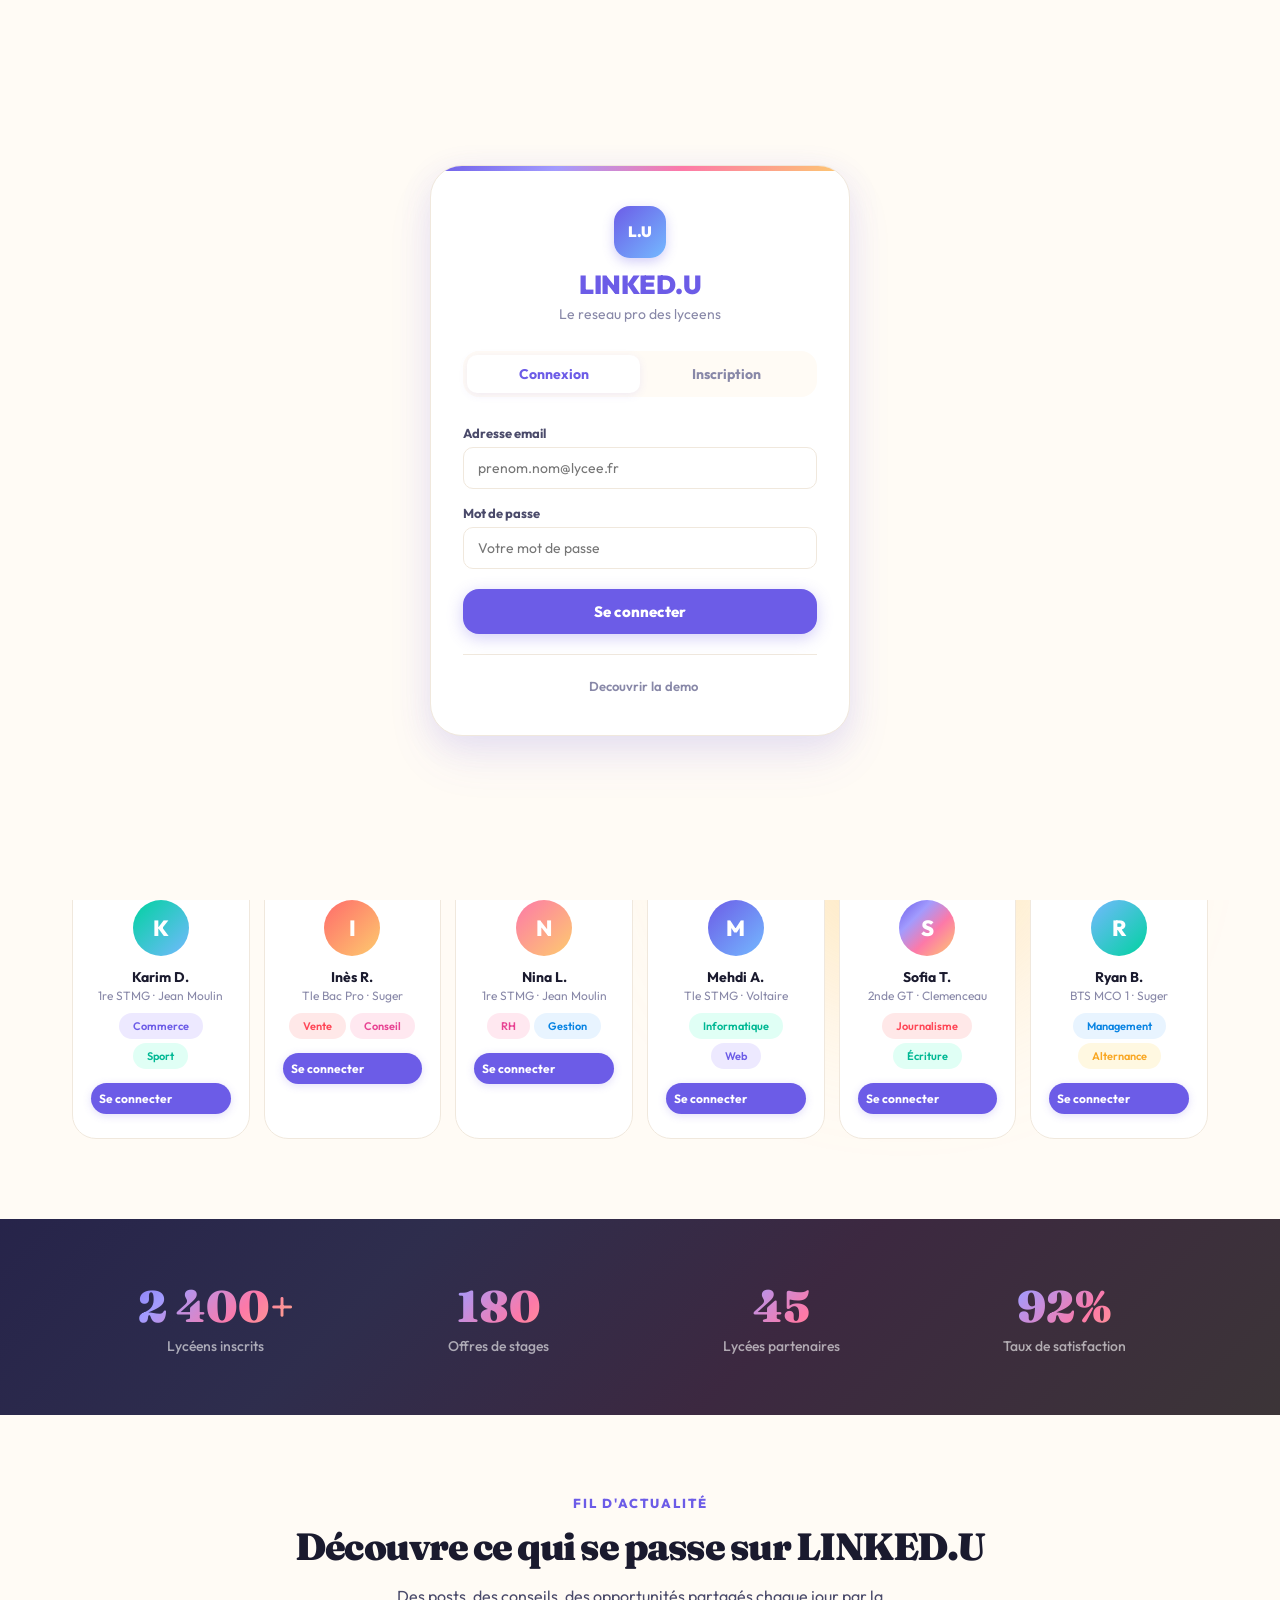
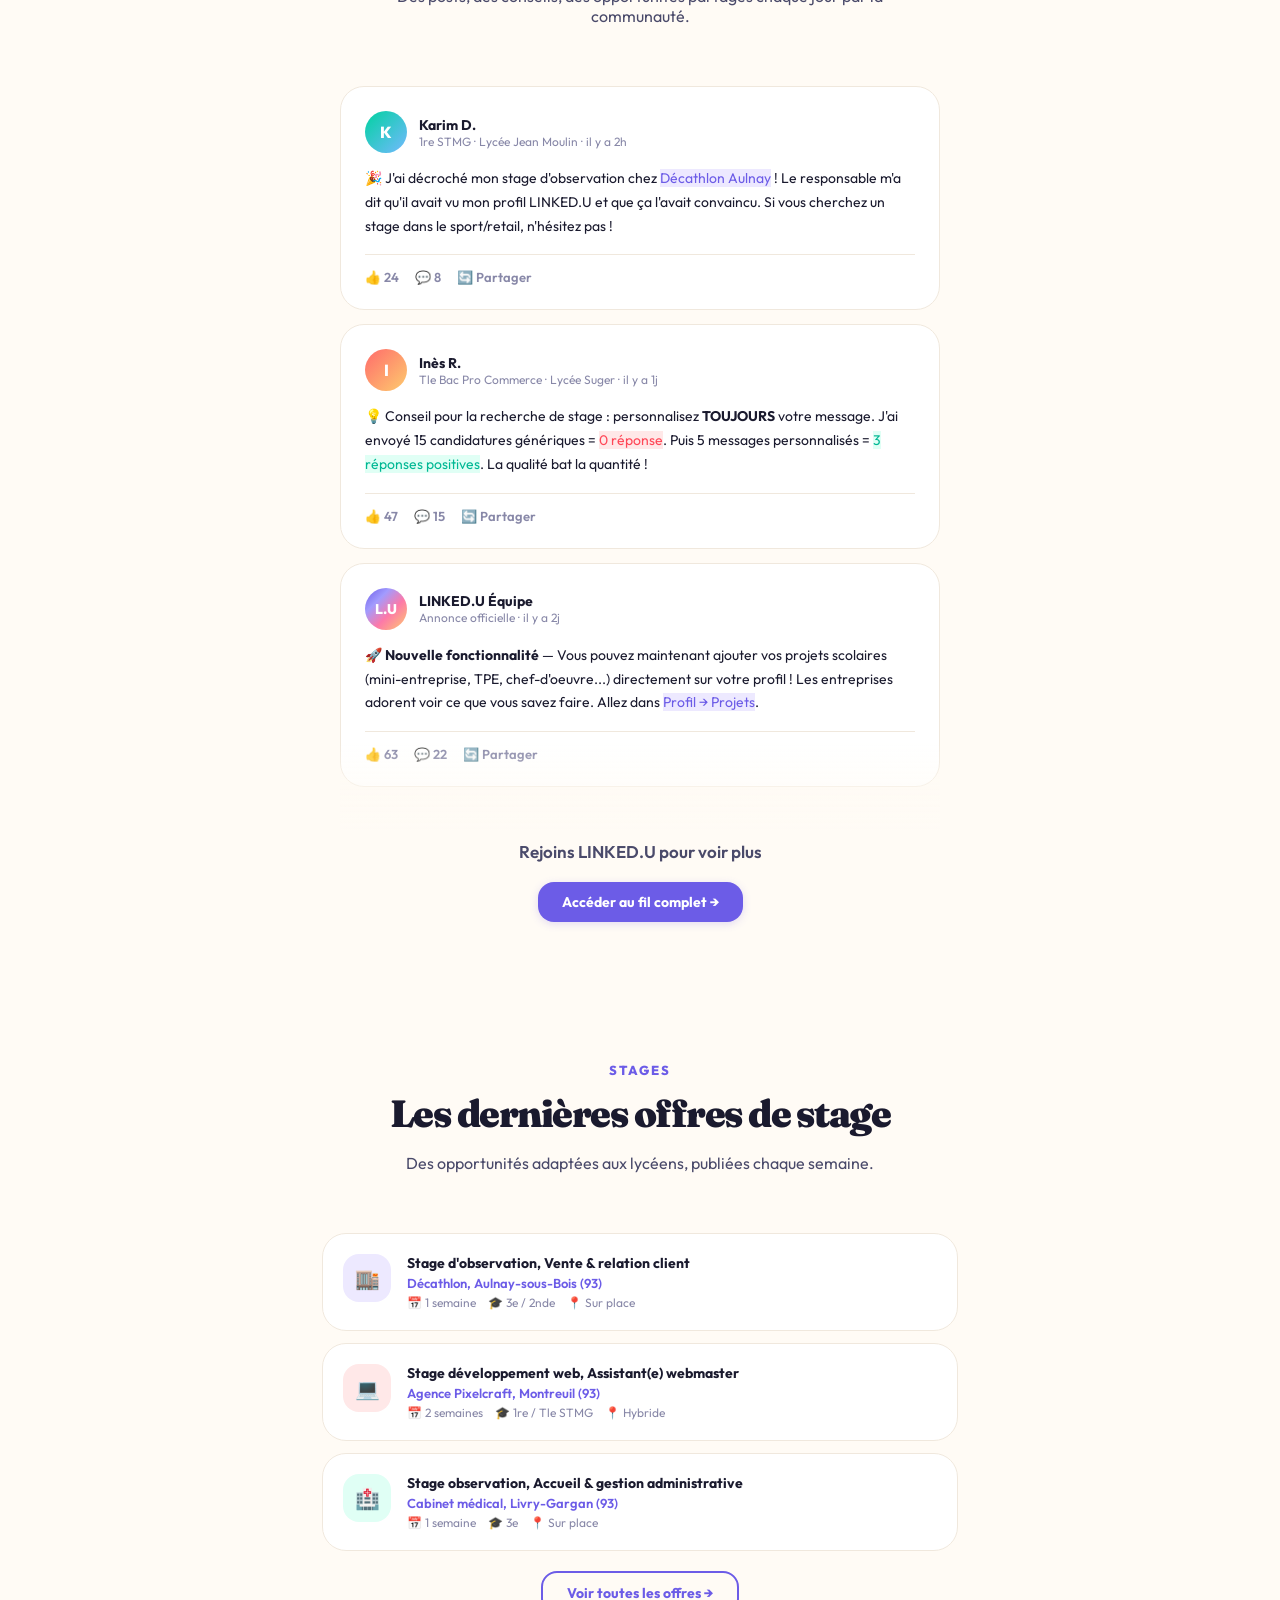
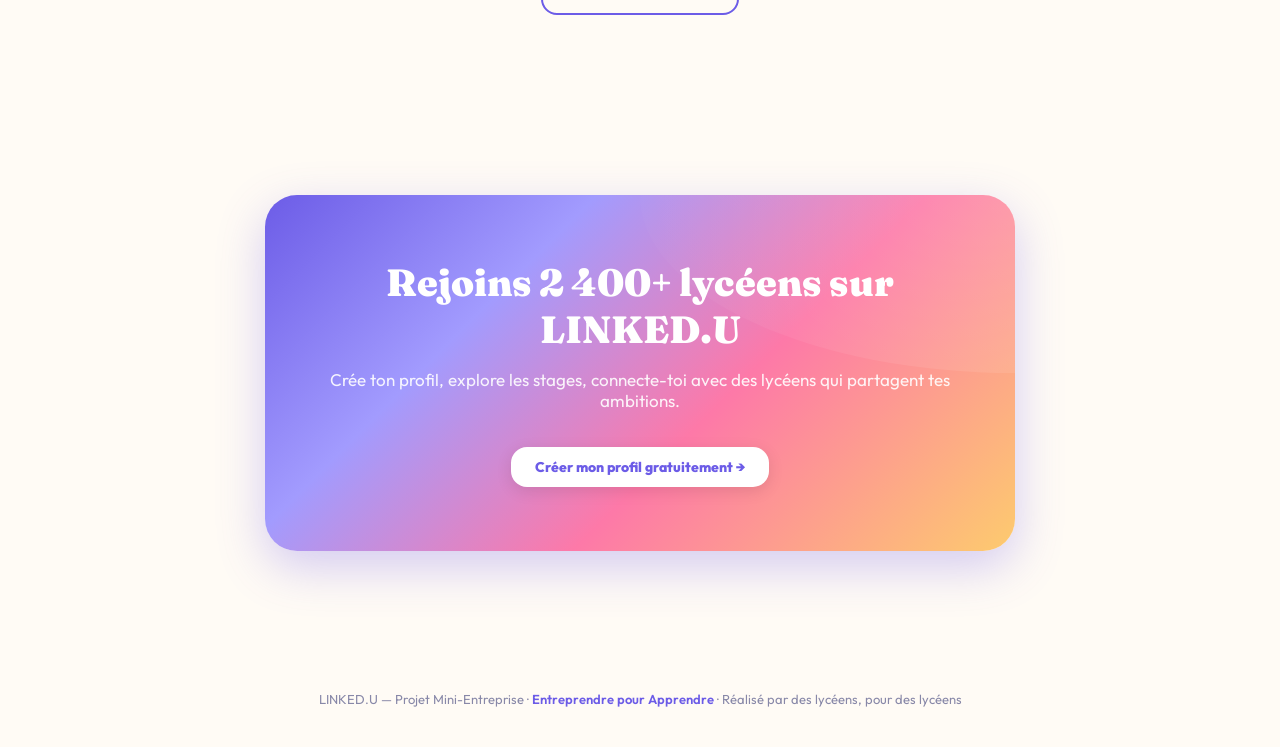
==== commit 7c13e0a0: "Feature: dashboard, candidatures, events, mentorat, chatbot, gamification, accessibilite, export PDF" ====
--- a/index.html
+++ b/index.html
@@ -476,6 +476,129 @@
 .empty-state{display:flex;flex-direction:column;align-items:center;justify-content:center;padding:48px 24px;gap:12px;text-align:center}
 .empty-state i{font-size:40px;color:var(--ink-3);opacity:.45}
 .empty-state p{font-size:14px;color:var(--ink-3);margin:0;font-weight:500}
+
+/* Buttons small */
+.btn-sm{padding:8px 16px;border-radius:var(--radius-sm);font-family:var(--font);font-size:13px;font-weight:600;cursor:pointer;border:none;transition:all .2s;display:inline-flex;align-items:center;gap:6px}
+.btn-primary{background:var(--electric);color:#fff;box-shadow:0 2px 8px rgba(108,92,231,.2)}
+.btn-primary:hover{background:#5B4BD5;transform:translateY(-1px)}
+.btn-ghost{background:transparent;color:var(--ink-2);border:1.5px solid var(--border)}
+.btn-ghost:hover{border-color:var(--electric);color:var(--electric)}
+.btn-success{background:#22c55e;color:#fff}
+.btn-success:hover{background:#16a34a}
+.form-label{font-size:13px;font-weight:600;display:block;margin:12px 0 6px;color:var(--ink)}
+.form-input{width:100%;padding:10px 14px;border:1.5px solid var(--border);border-radius:var(--radius-sm);font-family:var(--font);font-size:14px;transition:border-color .2s;background:var(--surface);color:var(--ink)}
+.form-input:focus{outline:none;border-color:var(--electric)}
+.section-header{display:flex;align-items:center;justify-content:space-between;margin-bottom:20px}
+.section-header h2{font-size:22px;font-weight:800;display:flex;align-items:center;gap:10px}
+.section-count{font-size:13px;color:var(--ink-3);font-weight:600}
+
+/* Dashboard */
+.dashboard{max-width:900px}
+.dash-welcome h2{font-size:24px;font-weight:800}
+.dash-stats-grid{display:grid;grid-template-columns:repeat(4,1fr);gap:14px;margin:20px 0}
+.dash-stat-card{background:var(--surface);border:1.5px solid var(--border);border-radius:var(--radius);padding:20px;text-align:center;transition:all .2s}
+.dash-stat-card:hover{transform:translateY(-2px);box-shadow:var(--shadow)}
+.dash-stat-icon{width:44px;height:44px;border-radius:12px;display:grid;place-items:center;font-size:18px;margin:0 auto 10px}
+.dash-stat-value{font-size:24px;font-weight:800;color:var(--ink)}
+.dash-stat-label{font-size:12px;color:var(--ink-3);font-weight:600;margin-top:2px}
+.dash-progress-section{background:var(--surface);border:1.5px solid var(--border);border-radius:var(--radius);padding:20px;margin-bottom:20px}
+.dash-progress-section h3{font-size:15px;font-weight:700;margin-bottom:12px;display:flex;align-items:center;gap:8px}
+.dash-progress-bar{height:10px;background:var(--border);border-radius:10px;overflow:hidden}
+.dash-progress-fill{height:100%;background:var(--grad-cool);border-radius:10px;transition:width .8s ease}
+.dash-section{background:var(--surface);border:1.5px solid var(--border);border-radius:var(--radius);padding:20px;margin-bottom:20px}
+.dash-section h3{font-size:15px;font-weight:700;margin-bottom:14px;display:flex;align-items:center;gap:8px}
+.dash-reco-list{display:flex;flex-direction:column;gap:10px}
+.dash-reco-card{display:flex;align-items:center;gap:14px;padding:12px;border-radius:var(--radius-sm);border:1px solid var(--border);transition:all .2s}
+.dash-reco-card:hover{box-shadow:var(--shadow);transform:translateX(4px)}
+.dash-reco-icon{width:40px;height:40px;border-radius:10px;display:grid;place-items:center;font-size:16px;flex-shrink:0}
+.dash-reco-info{flex:1}
+.dash-reco-info h4{font-size:14px;font-weight:700}
+.dash-reco-info p{font-size:12px;color:var(--ink-3)}
+.dash-leaderboard{display:flex;flex-direction:column;gap:6px}
+.lb-row{display:flex;align-items:center;gap:12px;padding:10px 14px;border-radius:var(--radius-sm);transition:background .15s}
+.lb-row:hover{background:var(--electric-light)}
+.lb-me{background:var(--electric-light);border:1.5px solid var(--electric)}
+.lb-rank{width:28px;text-align:center;font-size:16px;font-weight:800}
+.lb-avatar{width:32px;height:32px;border-radius:50%;display:grid;place-items:center;color:#fff;font-size:12px;font-weight:700;flex-shrink:0}
+.lb-name{flex:1;font-size:14px;font-weight:600}
+.lb-points{font-size:13px;font-weight:700;color:var(--electric)}
+
+/* Candidatures */
+.cand-list{display:flex;flex-direction:column;gap:12px}
+.cand-card{display:flex;align-items:center;gap:16px;background:var(--surface);border:1.5px solid var(--border);border-radius:var(--radius);padding:16px 20px;position:relative;overflow:hidden;transition:all .2s}
+.cand-card:hover{box-shadow:var(--shadow);transform:translateX(4px)}
+.cand-status-bar{position:absolute;left:0;top:0;bottom:0;width:5px}
+.cand-icon{width:44px;height:44px;border-radius:12px;display:grid;place-items:center;font-size:18px;flex-shrink:0}
+.cand-info{flex:1}
+.cand-info h4{font-size:14px;font-weight:700}
+.cand-company{font-size:13px;color:var(--ink-2)}
+.cand-date{font-size:12px;color:var(--ink-3);margin-top:2px}
+.cand-status{padding:6px 14px;border-radius:20px;font-size:12px;font-weight:700;display:inline-flex;align-items:center;gap:6px;flex-shrink:0}
+
+/* Events */
+.events-list{display:flex;flex-direction:column;gap:14px}
+.event-card{display:flex;align-items:flex-start;gap:16px;background:var(--surface);border:1.5px solid var(--border);border-radius:var(--radius);padding:20px;transition:all .2s}
+.event-card:hover{box-shadow:var(--shadow);transform:translateY(-2px)}
+.event-date-badge{background:var(--electric);color:#fff;border-radius:var(--radius-sm);padding:10px 14px;text-align:center;flex-shrink:0;min-width:60px}
+.event-day{display:block;font-size:24px;font-weight:800;line-height:1}
+.event-month{display:block;font-size:12px;font-weight:600;text-transform:uppercase;margin-top:2px}
+.event-content{flex:1}
+.event-type-badge{display:inline-flex;align-items:center;gap:4px;padding:4px 10px;border-radius:8px;font-size:12px;font-weight:600;margin-bottom:8px}
+.event-content h4{font-size:16px;font-weight:700;margin-bottom:4px}
+.event-desc{font-size:13px;color:var(--ink-2);line-height:1.5;margin-bottom:8px}
+.event-meta{display:flex;gap:16px;font-size:12px;color:var(--ink-3);flex-wrap:wrap}
+.event-meta span{display:flex;align-items:center;gap:4px}
+
+/* Mentoring */
+.mentors-list{display:flex;flex-direction:column;gap:14px}
+.mentor-card{display:flex;align-items:center;gap:16px;background:var(--surface);border:1.5px solid var(--border);border-radius:var(--radius);padding:20px;transition:all .2s}
+.mentor-card:hover{box-shadow:var(--shadow)}
+.mentor-avatar{width:56px;height:56px;border-radius:50%;display:grid;place-items:center;color:#fff;font-size:20px;font-weight:800;flex-shrink:0}
+.mentor-info{flex:1}
+.mentor-info h4{font-size:15px;font-weight:700}
+.mentor-specialty{font-size:13px;color:var(--electric);font-weight:600;margin-top:2px}
+.mentor-avail{font-size:12px;color:var(--ink-3);margin-top:4px}
+.mentor-stats{display:flex;gap:14px;margin-top:6px;font-size:12px;color:var(--ink-3)}
+.mentor-rating{font-weight:700}
+
+/* Chatbot */
+.chatbot-fab{position:fixed;bottom:90px;right:24px;width:52px;height:52px;border-radius:50%;background:var(--grad-cool);color:#fff;border:none;cursor:pointer;font-size:20px;box-shadow:0 4px 16px rgba(108,92,231,.4);z-index:998;transition:all .2s;display:grid;place-items:center}
+.chatbot-fab:hover{transform:scale(1.1)}
+.chatbot-widget{position:fixed;bottom:150px;right:24px;width:360px;max-height:480px;background:var(--surface);border:1.5px solid var(--border);border-radius:var(--radius-lg);box-shadow:var(--shadow-lg);z-index:999;display:none;flex-direction:column;overflow:hidden}
+.chatbot-widget.open{display:flex}
+.chatbot-header{display:flex;align-items:center;justify-content:space-between;padding:14px 16px;border-bottom:1px solid var(--border);background:var(--bg)}
+.chatbot-messages{flex:1;padding:16px;overflow-y:auto;max-height:300px;display:flex;flex-direction:column;gap:10px}
+.cb-msg{padding:10px 14px;border-radius:14px;font-size:13px;line-height:1.5;max-width:85%}
+.cb-bot{background:var(--electric-light);color:var(--ink);align-self:flex-start;border-bottom-left-radius:4px}
+.cb-user{background:var(--electric);color:#fff;align-self:flex-end;border-bottom-right-radius:4px}
+.chatbot-input-area{display:flex;gap:8px;padding:12px 14px;border-top:1px solid var(--border)}
+.chatbot-input{flex:1;padding:8px 12px;border:1.5px solid var(--border);border-radius:20px;font-family:var(--font);font-size:13px;outline:none}
+.chatbot-input:focus{border-color:var(--electric)}
+.chatbot-send{width:36px;height:36px;border-radius:50%;background:var(--electric);color:#fff;border:none;cursor:pointer;display:grid;place-items:center;font-size:13px;transition:background .2s}
+.chatbot-send:hover{background:#5B4BD5}
+
+/* Modal */
+.modal-overlay{position:fixed;inset:0;background:rgba(0,0,0,.4);z-index:9998;display:none;align-items:center;justify-content:center;backdrop-filter:blur(4px)}
+.modal-overlay.open{display:flex}
+.modal-box{background:var(--surface);border-radius:var(--radius-lg);padding:28px;box-shadow:var(--shadow-lg);max-width:500px;width:90%;max-height:90vh;overflow-y:auto}
+
+/* Accessibility */
+.accessibility-mode{font-size:18px !important}
+.accessibility-mode .post-content,.accessibility-mode .stage-card,.accessibility-mode .resource-card,.accessibility-mode .event-desc,.accessibility-mode .mentor-info,.accessibility-mode .cb-msg{font-size:16px !important;line-height:1.8 !important}
+.accessibility-mode .sidebar-link{font-size:16px !important;padding:14px 16px !important}
+.accessibility-mode h2{font-size:28px !important}
+.accessibility-mode h3{font-size:20px !important}
+.accessibility-mode h4{font-size:17px !important}
+
+@media(max-width:768px){
+  .dash-stats-grid{grid-template-columns:repeat(2,1fr)}
+  .event-card{flex-direction:column}
+  .mentor-card{flex-direction:column;text-align:center}
+  .mentor-card .btn-sm{width:100%}
+  .chatbot-widget{width:calc(100vw - 32px);right:16px;bottom:130px}
+  .cand-card{flex-direction:column;align-items:flex-start}
+  .cand-status{margin-top:8px}
+}
 /* Scroll reveal */
 .reveal{opacity:0;transform:translateY(30px);transition:opacity 0.6s ease,transform 0.6s ease}
 .reveal.visible{opacity:1;transform:translateY(0)}
@@ -861,12 +984,16 @@
   <aside class="app-sidebar">
     <div class="app-sidebar-logo"><span class="logo-mark">L.U</span> LINKED.U</div>
     <nav class="sidebar-nav">
-      <button class="sidebar-link active" onclick="switchView('feed',this)"><span class="icon">🏠</span> Fil d'actualité</button>
-      <button class="sidebar-link" onclick="switchView('stages',this)"><span class="icon">🎯</span> Stages & offres <span class="badge">5</span></button>
-      <button class="sidebar-link" onclick="switchView('profile',this)"><span class="icon">👤</span> Mon profil</button>
-      <button class="sidebar-link" onclick="switchView('messages',this)"><span class="icon">💬</span> Messages <span class="badge">3</span></button>
-      <button class="sidebar-link" onclick="switchView('ressources',this)"><span class="icon">📚</span> Ressources</button>
-      <button class="sidebar-link" onclick="switchView('reseau',this)"><span class="icon">🌐</span> Mon réseau</button>
+      <button class="sidebar-link" data-view="dashboard" onclick="switchView('dashboard',this)"><span class="icon">📊</span> Dashboard</button>
+      <button class="sidebar-link active" data-view="feed" onclick="switchView('feed',this)"><span class="icon">🏠</span> Fil d'actualité</button>
+      <button class="sidebar-link" data-view="stages" onclick="switchView('stages',this)"><span class="icon">🎯</span> Stages & offres <span class="badge">5</span></button>
+      <button class="sidebar-link" data-view="candidatures" onclick="switchView('candidatures',this)"><span class="icon">📨</span> Candidatures</button>
+      <button class="sidebar-link" data-view="profile" onclick="switchView('profile',this)"><span class="icon">👤</span> Mon profil</button>
+      <button class="sidebar-link" data-view="messages" onclick="switchView('messages',this)"><span class="icon">💬</span> Messages <span class="badge">3</span></button>
+      <button class="sidebar-link" data-view="ressources" onclick="switchView('ressources',this)"><span class="icon">📚</span> Ressources</button>
+      <button class="sidebar-link" data-view="reseau" onclick="switchView('reseau',this)"><span class="icon">🌐</span> Mon réseau</button>
+      <button class="sidebar-link" data-view="events" onclick="switchView('events',this)"><span class="icon">📅</span> Evenements</button>
+      <button class="sidebar-link" data-view="mentoring" onclick="switchView('mentoring',this)"><span class="icon">🤝</span> Mentorat</button>
     </nav>
     <div class="sidebar-profile">
       <div class="avatar-grad" style="background:var(--grad-candy);width:38px;height:38px;font-size:15px">A</div>
@@ -885,6 +1012,7 @@
         <div class="search-results" id="search-results"></div>
       </div>
       <div class="topbar-actions" style="position:relative">
+        <button class="topbar-btn" title="Accessibilite" data-action="toggle-accessibility">♿</button>
         <button class="topbar-btn" title="Notifications" id="notif-btn">🔔<span class="notif-dot" id="notif-dot"></span></button>
         <button class="topbar-btn" title="Retour accueil" onclick="showLanding()">🏠</button>
         <div class="notif-panel" id="notif-panel">
@@ -1074,6 +1202,9 @@
               <span class="tag t-pink">Canva</span>
               <span class="tag t-sky">Réseaux sociaux</span>
             </div>
+            <div style="display:flex;gap:10px;margin-top:16px">
+              <button class="btn-sm btn-primary" data-action="export-pdf"><i class="fas fa-file-pdf"></i> Exporter en PDF</button>
+            </div>
           </div>
         </div>
         <div class="profile-section">
@@ -1157,7 +1288,10 @@
 
       <!-- RESSOURCES -->
       <div class="view" id="view-ressources">
-        <h2 style="font-size:24px;font-weight:800;margin-bottom:20px">Ressources partagées</h2>
+        <div style="display:flex;justify-content:space-between;align-items:center;margin-bottom:20px">
+          <h2 style="font-size:24px;font-weight:800">Ressources partagées</h2>
+          <button class="btn-sm btn-primary" data-action="create-resource"><i class="fas fa-plus"></i> Partager</button>
+        </div>
         <div class="stage-filters">
           <button class="chip active">Tout</button>
           <button class="chip">Fiches de révision</button>
@@ -1273,9 +1407,18 @@
         </div>
       </div>
 
+      <div class="view" id="view-dynamic">
+        <div id="main-content"></div>
+      </div>
+
     </div>
   </main>
 </div>
+
+<!-- Chatbot FAB -->
+<button class="chatbot-fab" data-action="toggle-chatbot" title="Assistant LINKED.U">
+  <i class="fas fa-robot"></i>
+</button>
 
 <script>
 // ─── Auth overlay logic ─────────────────────────────────────────────────────
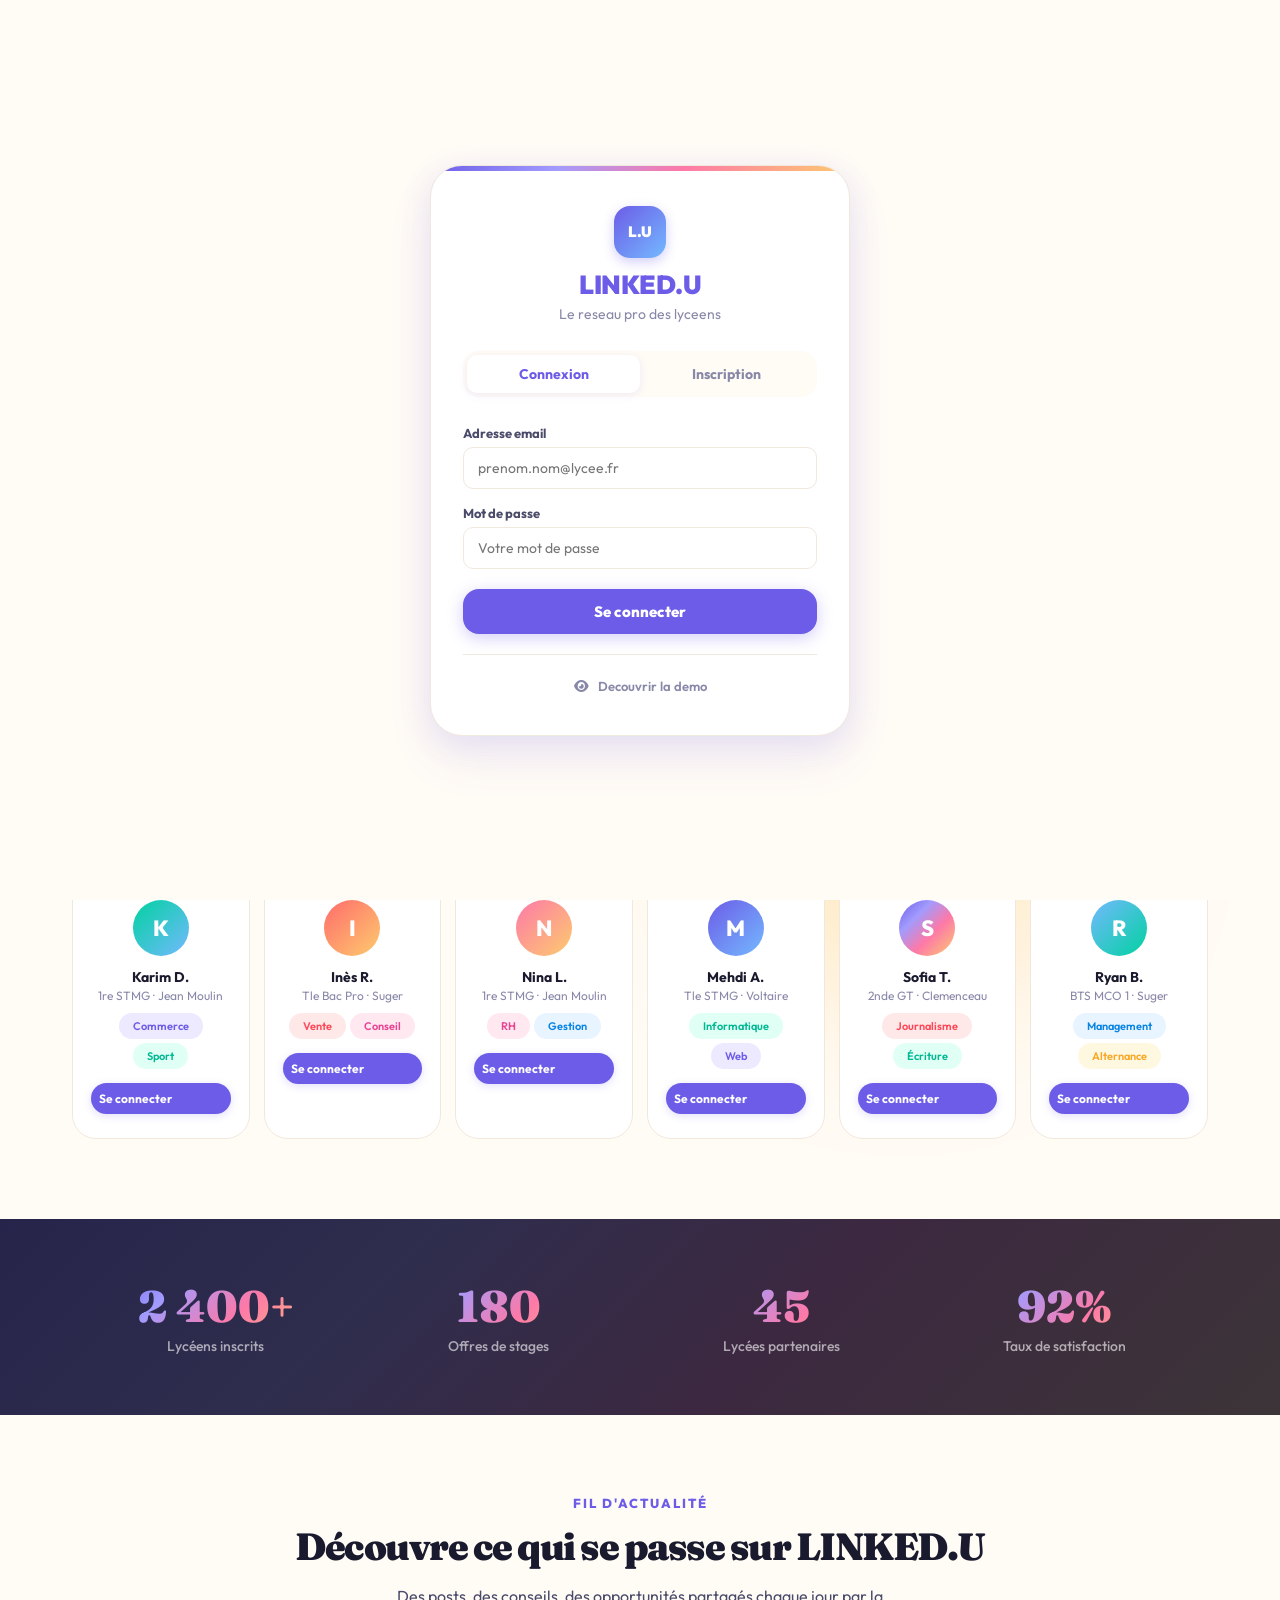
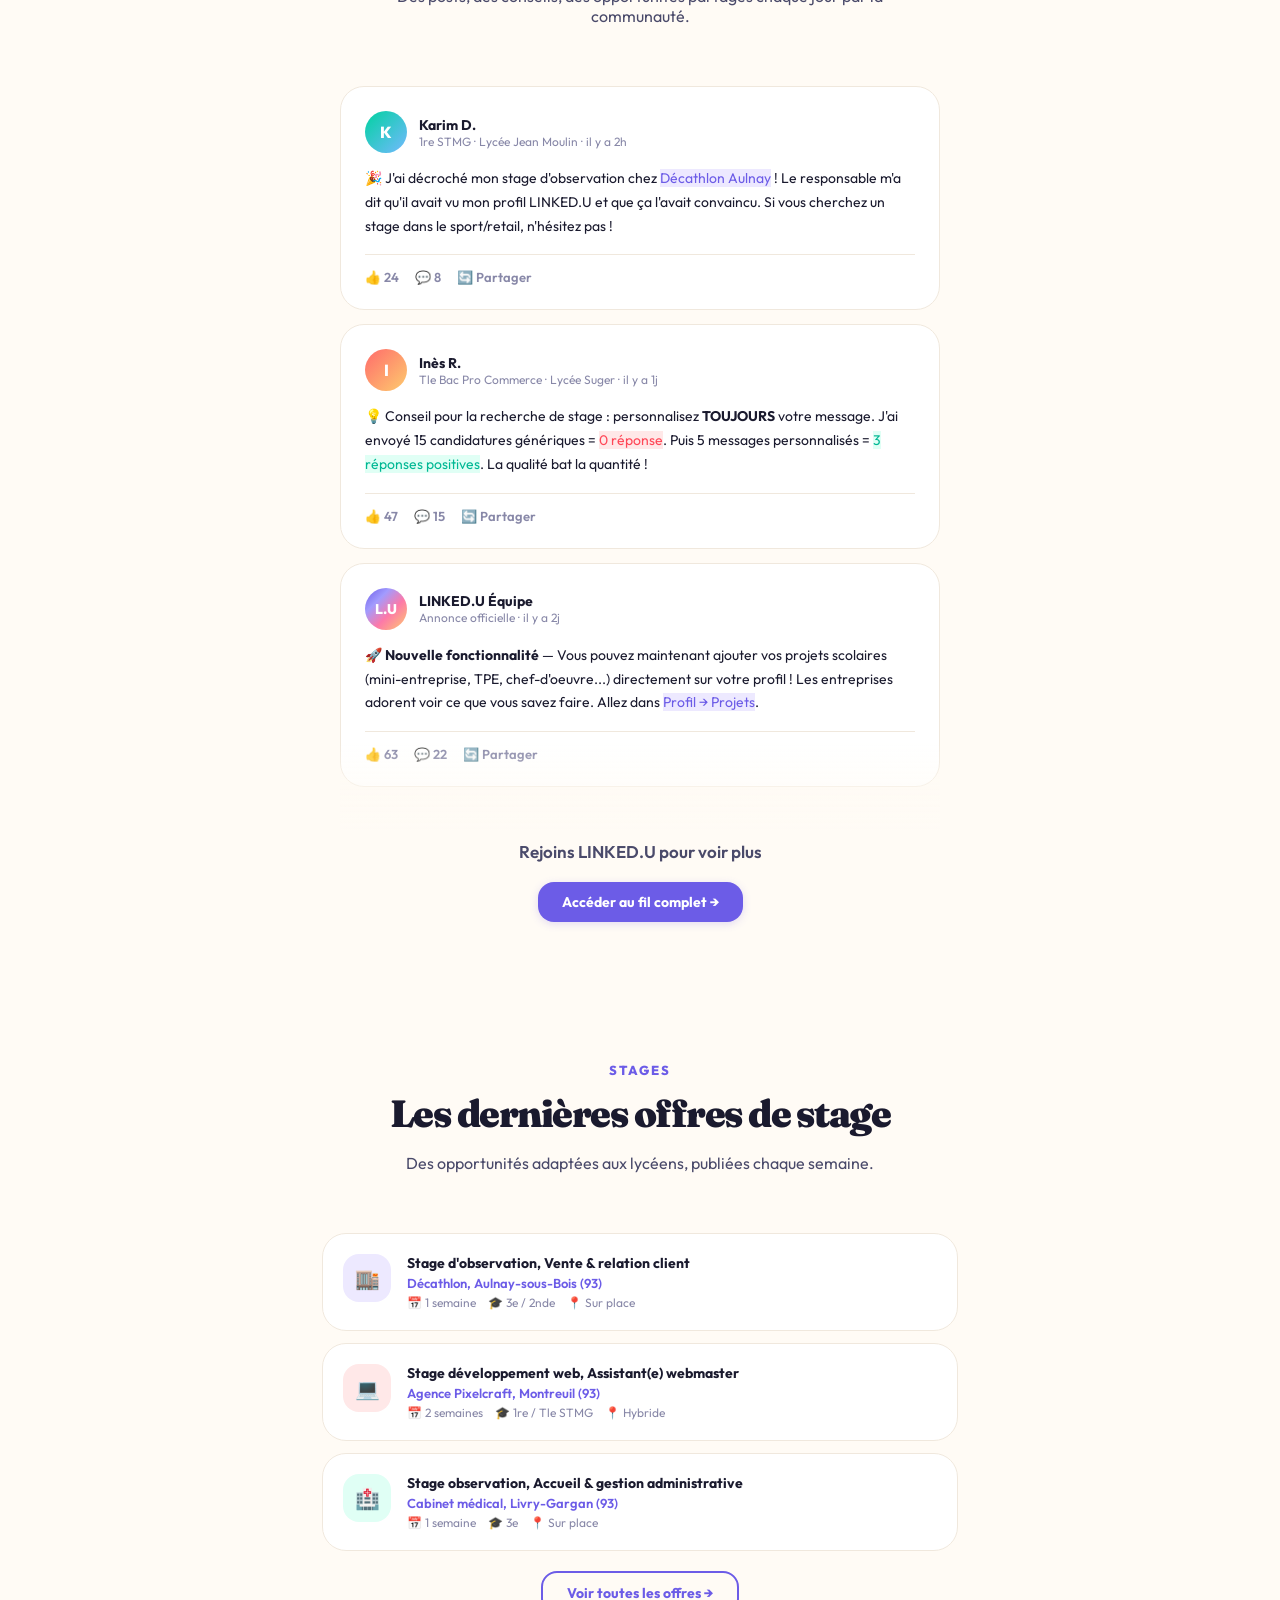
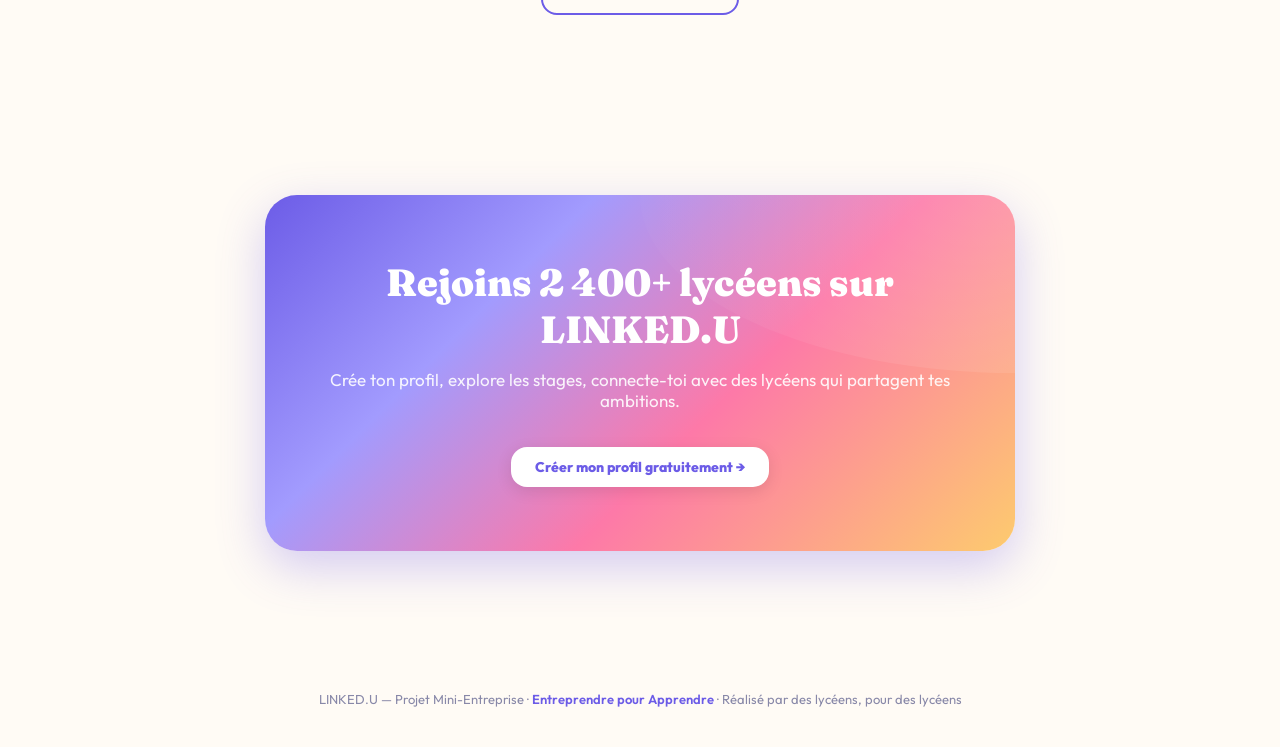
==== commit 4bf0aeeb: "Fix: sections dynamiques fonctionnelles, boutons Postuler, FontAwesome - switchView inline gere main" ====
--- a/index.html
+++ b/index.html
@@ -5,6 +5,7 @@
 <meta name="viewport" content="width=device-width, initial-scale=1.0">
 <link rel="icon" type="image/svg+xml" href="/favicon.svg">
 <link rel="manifest" href="/manifest.json">
+<link rel="stylesheet" href="https://cdnjs.cloudflare.com/ajax/libs/font-awesome/6.5.1/css/all.min.css">
 <meta name="theme-color" content="#6C5CE7">
 <meta name="apple-mobile-web-app-capable" content="yes">
 <meta name="apple-mobile-web-app-status-bar-style" content="default">
@@ -1145,6 +1146,7 @@
             <div class="company">Décathlon — Aulnay-sous-Bois (93)</div>
             <div class="details"><span>📅 1 semaine</span><span>🎓 3e / 2nde</span><span>📍 Sur place</span></div>
             <div class="stage-tags"><span class="tag t-purple">Commerce</span><span class="tag t-lime">Sport</span></div>
+            <button class="btn-sm btn-primary" style="margin-top:10px" data-action="apply-stage" data-stage-id="stage_1"><i class="fas fa-paper-plane"></i> Postuler</button>
           </div>
         </div>
         <div class="stage-card">
@@ -1154,6 +1156,7 @@
             <div class="company">Agence Pixelcraft — Montreuil (93)</div>
             <div class="details"><span>📅 2 semaines</span><span>🎓 1re / Tle STMG</span><span>📍 Hybride</span></div>
             <div class="stage-tags"><span class="tag t-pink">Numérique</span><span class="tag t-sky">Web</span></div>
+            <button class="btn-sm btn-primary" style="margin-top:10px" data-action="apply-stage" data-stage-id="stage_2"><i class="fas fa-paper-plane"></i> Postuler</button>
           </div>
         </div>
         <div class="stage-card">
@@ -1163,6 +1166,7 @@
             <div class="company">Cabinet médical — Livry-Gargan (93)</div>
             <div class="details"><span>📅 1 semaine</span><span>🎓 3e</span><span>📍 Sur place</span></div>
             <div class="stage-tags"><span class="tag t-lime">Santé</span><span class="tag t-sky">Administration</span></div>
+            <button class="btn-sm btn-primary" style="margin-top:10px" data-action="apply-stage" data-stage-id="stage_3"><i class="fas fa-paper-plane"></i> Postuler</button>
           </div>
         </div>
         <div class="stage-card">
@@ -1172,6 +1176,7 @@
             <div class="company">StartupFlow — Paris 11e</div>
             <div class="details"><span>📅 12 mois</span><span>🎓 BTS MCO / NDRC</span><span>📍 Hybride</span></div>
             <div class="stage-tags"><span class="tag t-coral">Communication</span><span class="tag t-pink">Réseaux sociaux</span></div>
+            <button class="btn-sm btn-primary" style="margin-top:10px" data-action="apply-stage" data-stage-id="stage_4"><i class="fas fa-paper-plane"></i> Postuler</button>
           </div>
         </div>
         <div class="stage-card">
@@ -1181,6 +1186,7 @@
             <div class="company">Maison Lemoine — Noisy-le-Grand (93)</div>
             <div class="details"><span>📅 1 semaine</span><span>🎓 3e / 2nde</span><span>📍 Sur place</span></div>
             <div class="stage-tags"><span class="tag t-sun">Artisanat</span><span class="tag t-lime">Alimentation</span></div>
+            <button class="btn-sm btn-primary" style="margin-top:10px" data-action="apply-stage" data-stage-id="stage_5"><i class="fas fa-paper-plane"></i> Postuler</button>
           </div>
         </div>
       </div>
@@ -1472,14 +1478,31 @@
 
 // ─── Navigation entre vues ───────────────────────────────────────────────────
 function switchView(v,btn){
+  var dynamicViews=['dashboard','candidatures','events','mentoring'];
   document.querySelectorAll('.view').forEach(x=>x.classList.remove('active'));
-  document.getElementById('view-'+v).classList.add('active');
+  if(dynamicViews.indexOf(v)!==-1){
+    var dv=document.getElementById('view-dynamic');
+    if(dv)dv.classList.add('active');
+    if(typeof App!=='undefined'){
+      if(v==='dashboard')App.renderDashboard();
+      else if(v==='candidatures')App.renderCandidatures();
+      else if(v==='events')App.renderEvents();
+      else if(v==='mentoring')App.renderMentoring();
+    }
+  } else {
+    var el=document.getElementById('view-'+v);
+    if(el)el.classList.add('active');
+  }
   document.querySelectorAll('.sidebar-link').forEach(l=>l.classList.remove('active'));
   if(btn)btn.classList.add('active');
+  else{
+    document.querySelectorAll('.sidebar-link[data-view="'+v+'"]').forEach(function(l){l.classList.add('active')});
+  }
+  if(typeof App!=='undefined')App.activeView=v;
   // Clear search on view switch
   var si=document.getElementById('search-input');
   if(si)si.value='';
-  clearViewSearch();
+  if(typeof clearViewSearch==='function')clearViewSearch();
 }
 
 // ─── Filter chips ────────────────────────────────────────────────────────────
@@ -1671,13 +1694,7 @@
   }
 });
 
-// ─── Boutons "Postuler" dans les stages ───────────────────────────────────────
-document.querySelectorAll('.stage-card').forEach(card=>{
-  card.addEventListener('click',function(){
-    const title=this.querySelector('h3')?.textContent||'ce stage';
-    showToast('Candidature envoyée pour : '+title.slice(0,40));
-  });
-});
+// ─── Boutons "Postuler" dans les stages (gérés par App.applyToStage via data-action) ───
 
 // Scroll auto chat au chargement
 const msgBody=document.querySelector('.msg-panel-body');
